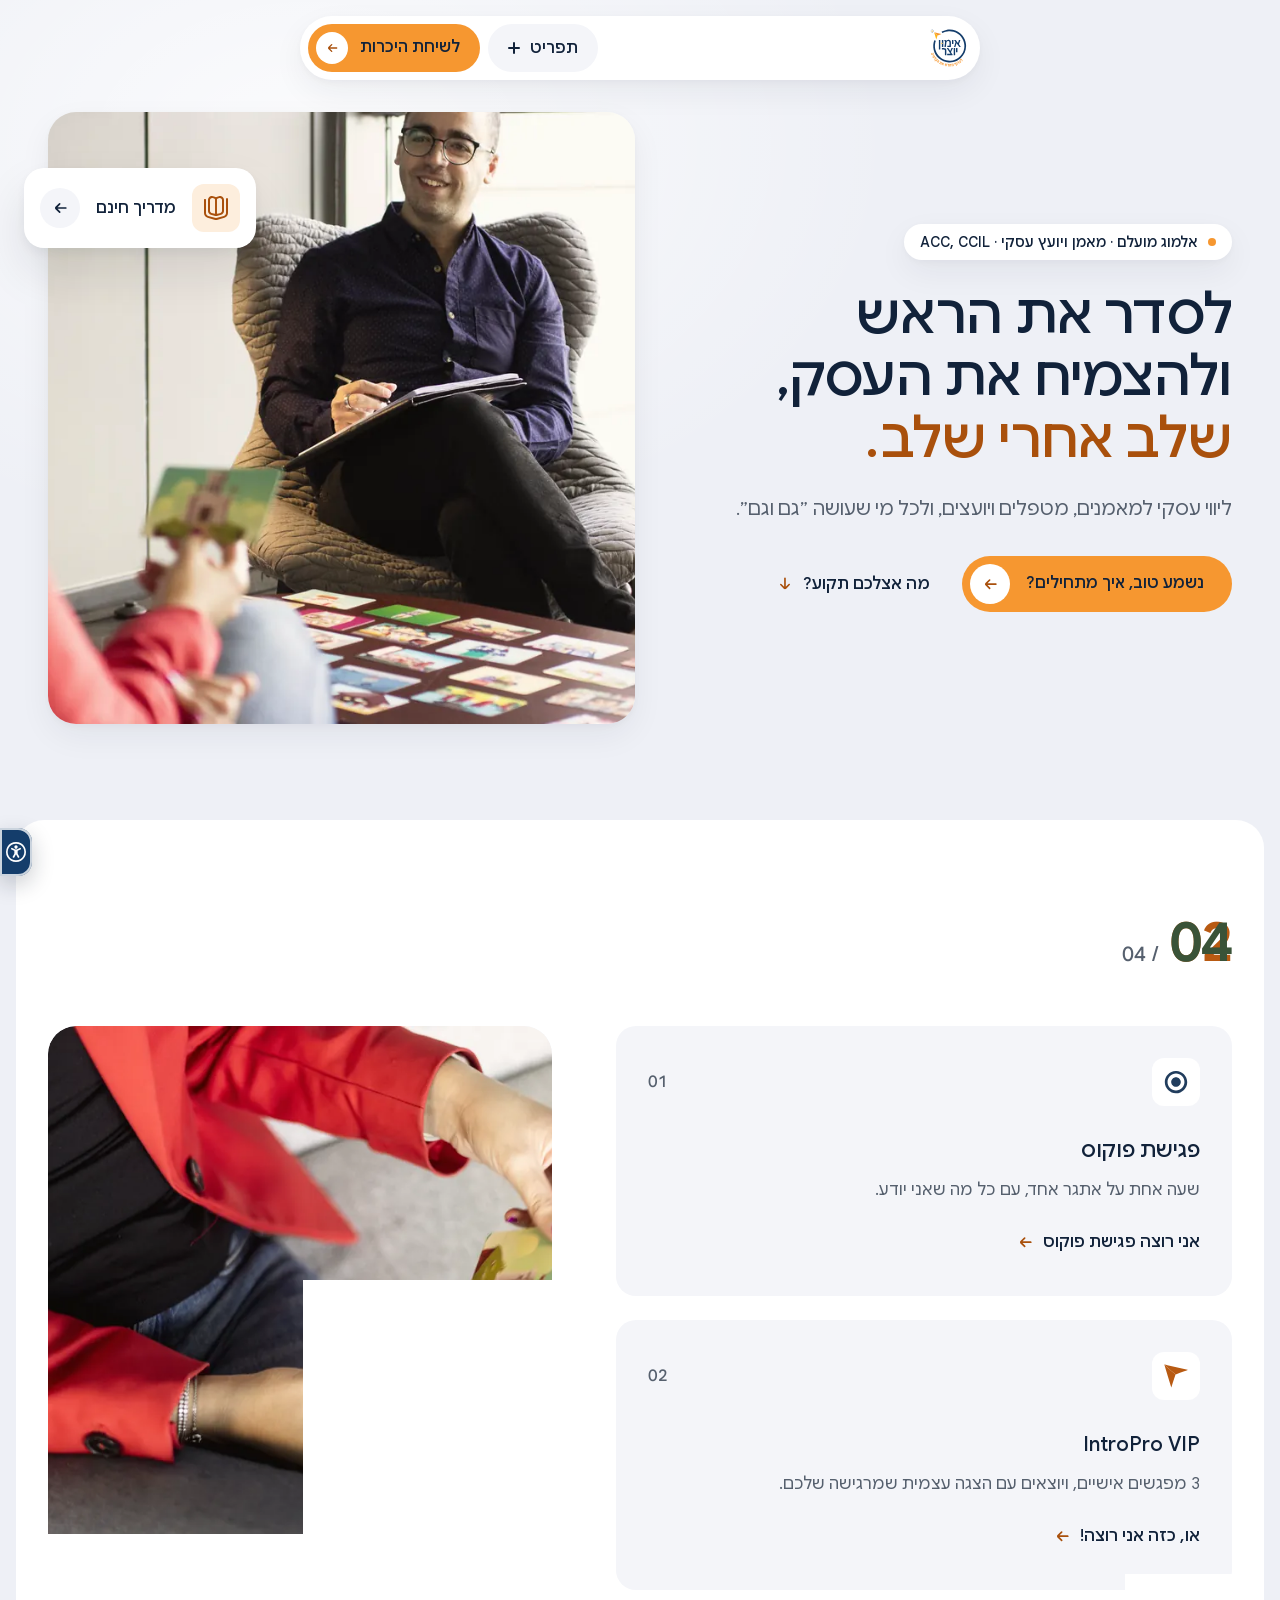
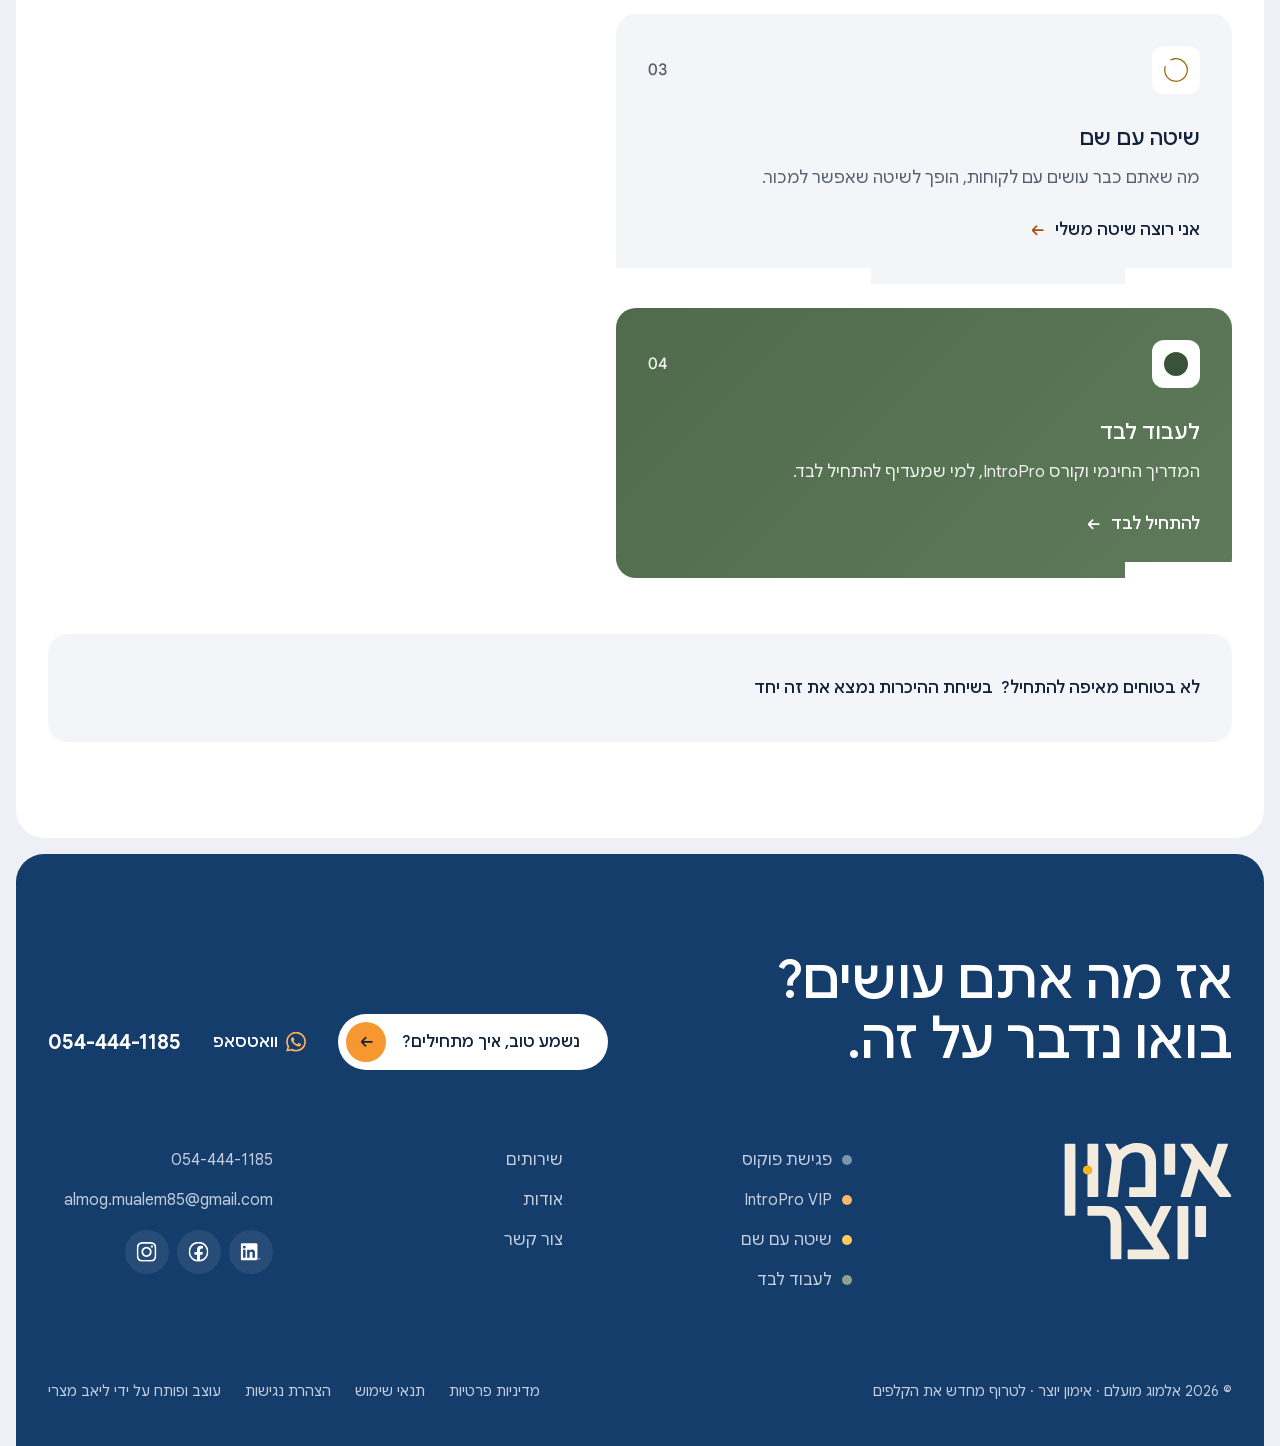
==== b/index.html @ fd1e511e "sketch update 2026-11-04_1144 Co-Authored-By: Claude Opus 5.5 <noreply@anthropic.com>" ====
<!doctype html>
<html lang="he" dir="rtl">
<head>
<meta charset="utf-8">
<meta name="viewport" content="width=device-width, initial-scale=1">
<meta name="robots" content="noindex, nofollow">
<link rel="icon" href="../assets/brand/logo.svg" type="image/svg+xml">
<title>אימון יוצר · אלמוג מועלם · ליווי עסקי למאמנים, מטפלים ויועצים</title>
<meta name="description" content="ליווי עסקי למאמנים, מטפלים ויועצים, ולכל מי שעושה ״גם וגם״. סשנים קצרים וממוקדים של 2-3 מפגשים, ולא תהליכים ארוכים ומתישים.">
<meta name="theme-color" content="#EEF0F6">
<link rel="preload" href="../assets/fonts/google-sans.woff2" as="font" type="font/woff2" crossorigin>
<link rel="preload" as="image" href="../assets/img/session-smile-1600.webp" imagesrcset="../assets/img/session-smile-900.webp 900w, ../assets/img/session-smile-1600.webp 1600w" imagesizes="(max-width: 899px) 100vw, 52vw" fetchpriority="high">
<script>if(matchMedia("(prefers-reduced-motion: no-preference)").matches)document.documentElement.classList.add("open-anim")</script>
<link rel="stylesheet" href="assets/css/site.css?v=202611041144">
</head>
<body>
<!-- icons:start --><svg width="0" height="0" style="position:absolute" aria-hidden="true" focusable="false"><symbol id="i-access" viewBox="0 0 300 300"><path transform="translate(0 300) scale(1 -1)" d="M125 225Q125 235 132.5 242.5Q140 250 150.0 250.0Q160 250 167.5 242.5Q175 235 175.0 225.0Q175 215 167.5 207.5Q160 200 150.0 200.0Q140 200 132.5 207.5Q125 215 125 225ZM300 150Q300 109 280.0 74.5Q260 40 225.5 20.0Q191 0 150.0 0.0Q109 0 74.5 20.0Q40 40 20.0 74.5Q0 109 0.0 150.0Q0 191 20.0 225.5Q40 260 74.5 280.0Q109 300 150.0 300.0Q191 300 225.5 280.0Q260 260 280.0 225.5Q300 191 300 150ZM275 150Q275 184 258.0 212.5Q241 241 212.5 258.0Q184 275 150.0 275.0Q116 275 87.5 258.0Q59 241 42.0 212.5Q25 184 25.0 150.0Q25 116 42.0 87.5Q59 59 87.5 42.0Q116 25 150.0 25.0Q184 25 212.5 42.0Q241 59 258.0 87.5Q275 116 275 150ZM207 211 160 188H140L93 211Q88 213 83.5 211.5Q79 210 76.5 205.5Q74 201 75.5 196.0Q77 191 82 189L125 167V123L102 81Q99 77 100.5 72.0Q102 67 105.5 65.0Q109 63 113 63Q120 63 124 69L148 113H152L177 69Q180 62 187 63Q191 63 194.5 65.0Q198 67 199.5 72.0Q201 77 198 81L175 123V167L218 189Q223 191 224.5 196.0Q226 201 224.0 205.5Q222 210 217.0 211.5Q212 213 207 211Z"/></symbol><symbol id="i-arrow" viewBox="0 0 300 300"><path transform="translate(0 300) scale(1 -1)" d="M238 163H113L154 204Q157 207 157.0 212.5Q157 218 153.5 221.5Q150 225 145.0 225.0Q140 225 136 221L82 168Q75 160 75 150Q75 140 82 132L136 79Q141 74 148.0 75.5Q155 77 157.0 84.0Q159 91 154 96L113 138H238Q243 138 246.5 141.5Q250 145 250.0 150.0Q250 155 246.5 159.0Q243 163 238 163Z"/></symbol><symbol id="i-book" viewBox="0 0 300 300"><path transform="translate(0 300) scale(1 -1)" d="M300 263V87Q300 66 287.5 49.5Q275 33 255 27L171 3Q150 -3 129 3L45 27Q25 33 12.5 49.5Q0 66 0 87V250Q0 258 6.0 261.0Q12 264 18.5 261.0Q25 258 25 250V87Q25 75 32.5 64.5Q40 54 52 51L136 27Q150 23 164 27L248 51Q260 54 267.5 64.5Q275 75 275 87V263Q275 270 281.5 273.0Q288 276 294.0 273.0Q300 270 300 262ZM50 113V250Q50 262 55.0 272.5Q60 283 69.5 290.0Q79 297 90.5 299.0Q102 301 114 298L135 292Q144 290 150 284Q156 290 165 292L186 298Q201 303 216.0 297.5Q231 292 240.5 279.0Q250 266 250 250V113Q250 97 240.0 83.5Q230 70 214 65L171 53Q150 47 129 53L86 65Q70 70 60.0 83.5Q50 97 50 113ZM163 77Q185 83 207 89Q215 92 220.0 98.5Q225 105 225 113V250Q225 262 215.0 269.5Q205 277 193 274L172 268Q168 267 165.0 263.5Q162 260 162 256V77ZM75 113Q75 105 80.0 98.5Q85 92 93 89L138 77V256Q137 260 134.5 263.5Q132 267 128 268L107 274Q95 277 85.0 269.5Q75 262 75 250Z"/></symbol><symbol id="i-close" viewBox="0 0 300 300"><path transform="translate(0 300) scale(1 -1)" d="M225 225Q221 229 216.0 229.0Q211 229 207 225L150 168L93 225Q89 229 84.0 229.0Q79 229 75 225Q71 221 71.0 216.0Q71 211 75 207L132 150L75 93Q71 89 71.0 84.0Q71 79 75 75Q79 71 84.0 71.0Q89 71 93 75L150 132L207 75Q211 71 216.0 71.0Q221 71 225 75Q229 79 229.0 84.0Q229 89 225 93L168 150L225 207Q229 211 229.0 216.0Q229 221 225 225Z"/></symbol><symbol id="i-facebook" viewBox="0 0 300 300"><path transform="translate(0 300) scale(1 -1)" d="M150.0 301.0Q109.0 301.0 74.5 281.0Q40.0 261.0 20.0 226.5Q0.0 192.0 0.0 151.0Q0.0 150.74415588378906 0.0007787435897625983 150.4885711669922C0.0002597116690594703 150.32577514648438 0.0 150.1629180908203 0.0 150.0C0.0 149.8370819091797 0.0002597116690594703 149.67422485351562 0.0007787435897625983 149.5114288330078Q0.0015233985614031553 149.75582885742188 0.0029801928903907537 150.0Q0.24413901567459106 109.578857421875 20.0 75.5Q40.0 41.0 74.5 21.0Q99.09788513183594 6.740357398986816 127.0 2.647585153579712V1.7521942853927612C134.4979705810547 0.5984981656074524 142.17906188964844 0.0 150.0 0.0C157.82093811035156 0.0 165.5020294189453 0.5984981656074524 173.0 1.7521942853927612V2.647585153579712Q200.90211486816406 6.740357398986816 225.5 21.0Q260.0 41.0 280.0 75.5Q299.7555236816406 109.57827758789062 299.99700927734375 149.99871826171875Q299.99847412109375 149.75421142578125 299.99920654296875 149.51129150390625C299.9997253417969 149.67413330078125 300.0 149.8370361328125 300.0 150.0C300.0 150.1629638671875 299.9997253417969 150.32586669921875 299.99920654296875 150.488525390625Q300.0 150.74891662597656 300.0 151.0Q300.0 192.0 280.0 226.5Q260.0 261.0 225.5 281.0Q191.0 301.0 150.0 301.0ZM127.0 28.05915069580078Q106.0810775756836 31.916549682617188 87.5 43.0Q59.0 60.0 42.0 88.5Q25.0 117.0 25.0 151.0Q25.0 185.0 42.0 213.5Q59.0 242.0 87.5 259.0Q116.0 276.0 150.0 276.0Q184.0 276.0 212.5 259.0Q241.0 242.0 258.0 213.5Q275.0 185.0 275.0 151.0Q275.0 117.0 258.0 88.5Q241.0 60.0 212.5 43.0Q193.91891479492188 31.916549682617188 173.0 28.05915069580078V105.0H208.0L215.0 149.0H173.0V177.0Q173.0 187.0 179.0 193.5Q185.0 200.0 198.0 200.0H217.0V237.0L206.0 238.0Q193.0 240.0 183.0 240.0Q157.0 240.0 142.0 224.5Q127.0 209.0 127.0 182.0V149.0H89.0V105.0H127.0V28.05915069580078Z"/></symbol><symbol id="i-instagram" viewBox="0 0 300 300"><path transform="translate(0 300) scale(1 -1)" d="M150 273Q192 273 211 272Q241 271 256.0 256.0Q271 241 272 211Q273 192 273.0 150.0Q273 108 272 89Q271 59 256.0 44.0Q241 29 211 28Q192 27 150.0 27.0Q108 27 89 28Q59 29 44.0 44.0Q29 59 28 89Q27 108 27.0 150.0Q27 192 28 211Q29 241 44.0 256.0Q59 271 89 272Q108 273 150 273ZM150 300Q108 300 88 299Q48 297 25.5 274.5Q3 252 1 212Q0 192 0.0 150.0Q0 108 1 88Q3 48 25.5 25.5Q48 3 88 1Q108 0 150.0 0.0Q192 0 212 1Q252 3 274.5 25.5Q297 48 299 88Q300 108 300.0 150.0Q300 192 299 212Q297 252 274.5 274.5Q252 297 212 299Q192 300 150 300ZM150 227Q129 227 111.5 216.5Q94 206 83.5 188.5Q73 171 73.0 150.0Q73 129 83.5 111.5Q94 94 111.5 83.5Q129 73 150.0 73.0Q171 73 188.5 83.5Q206 94 216.5 111.5Q227 129 227.0 150.0Q227 171 216.5 188.5Q206 206 188.5 216.5Q171 227 150 227ZM150 100Q129 100 114.5 114.5Q100 129 100.0 150.0Q100 171 114.5 185.5Q129 200 150.0 200.0Q171 200 185.5 185.5Q200 171 200.0 150.0Q200 129 185.5 114.5Q171 100 150 100ZM212 230Q212 223 217.5 217.5Q223 212 230.5 212.0Q238 212 243.0 217.5Q248 223 248.0 230.5Q248 238 243.0 243.0Q238 248 230.5 248.0Q223 248 217.5 243.0Q212 238 212 230Z"/></symbol><symbol id="i-linkedin" viewBox="0 0 300 300"><path transform="translate(0 300) scale(1 -1)" d="M288 30H290L285 38Q290 38 290 43Q290 49 284 49H276V30H279V38H282ZM282 40H279V47H283Q287 47 287.0 43.5Q287 40 282 40ZM216 62H179V120Q179 135 176 142Q172 153 159.0 153.0Q146 153 140 143Q136 136 136 121V62H99V183H135V166Q141 176 150.5 181.0Q160 186 171 186Q197 186 208 169Q216 156 216 128ZM56 199Q47 199 41.0 205.5Q35 212 35.0 221.0Q35 230 41.0 236.5Q47 243 56.0 243.0Q65 243 71.5 236.5Q78 230 78.0 221.0Q78 212 71.5 205.5Q65 199 56 199ZM75 62H38V183H75ZM235 278H19Q11 278 5.5 272.5Q0 267 0 259V42Q0 35 5.5 29.5Q11 24 19 24H235Q243 24 248.5 29.5Q254 35 254 42V259Q254 267 248.5 272.5Q243 278 235 278ZM283 57Q275 57 270.0 52.0Q265 47 265.0 39.5Q265 32 270.5 27.0Q276 22 283.0 22.0Q290 22 295.0 27.5Q300 33 300.0 40.0Q300 47 295.0 52.0Q290 57 283 57ZM283 24Q277 24 272.0 28.5Q267 33 267.0 39.0Q267 45 271.5 49.5Q276 54 282.0 54.5Q288 55 292.5 50.5Q297 46 297 40V39Q298 33 293.5 28.5Q289 24 283 24Z"/></symbol><symbol id="i-mail" viewBox="0 0 300 300"><path transform="translate(0 300) scale(1 -1)" d="M238 288H63Q46 287 31.5 279.0Q17 271 8.5 256.5Q0 242 0 225V75Q0 58 8.5 43.5Q17 29 31.5 21.0Q46 13 62 12H238Q254 13 268.5 21.0Q283 29 291.5 43.5Q300 58 300 75V225Q300 242 291.5 256.5Q283 271 268.5 279.0Q254 287 238 288ZM63 263H238Q249 262 258.5 256.0Q268 250 272 239L177 143Q166 132 150.0 132.0Q134 132 123 143L28 239Q32 250 41.5 256.0Q51 262 62 262ZM238 38H63Q47 38 36.0 48.5Q25 59 25 75V206L106 126Q118 114 134.0 109.5Q150 105 166.0 109.5Q182 114 194 126L275 206V75Q275 59 264.0 48.5Q253 38 237 38Z"/></symbol><symbol id="i-phone" viewBox="0 0 300 300"><path transform="translate(0 300) scale(1 -1)" d="M163 288Q163 293 166.5 296.5Q170 300 175 300Q209 300 237.5 283.0Q266 266 283.0 237.5Q300 209 300 175Q300 170 296.5 166.0Q293 162 287.5 162.5Q282 163 278.5 166.5Q275 170 275 175Q275 202 261.5 225.0Q248 248 225.0 261.5Q202 275 175 275Q170 275 166.5 278.5Q163 282 163 287ZM175 225Q196 225 210.5 210.5Q225 196 225 175Q225 170 228.5 166.0Q232 162 237.5 162.5Q243 163 246.5 166.5Q250 170 250 175Q250 195 240.0 212.5Q230 230 212.5 240.0Q195 250 175 250Q170 250 166.5 246.5Q163 243 163.0 237.5Q163 232 166.5 228.5Q170 225 175 225ZM289 91Q300 79 300.0 63.0Q300 47 289 36L277 23Q248 -5 202 2Q161 8 116 40Q72 71 41 115Q8 160 2 201Q-5 247 22 277L37 289Q48 300 64.0 300.0Q80 300 91 289L114 258Q125 247 125.0 231.5Q125 216 114 205L100 186Q112 157 134.5 134.5Q157 112 186 100L205 114Q216 125 231.5 125.0Q247 125 258 114ZM271 73Q256 84 241 96Q237 100 231.5 100.0Q226 100 222 96L196 76Q191 71 184 74Q146 88 117.0 117.0Q88 146 74 184Q71 191 76 196L96 222Q100 226 100.0 231.5Q100 237 96 241L73 271Q69 275 63.5 275.0Q58 275 54 271L39 258Q19 234 28 196Q36 162 65 125Q92 89 129.5 62.0Q167 35 201 28Q238 20 259 40L270 53Q275 57 275.0 62.5Q275 68 271 73Z"/></symbol><symbol id="i-whatsapp" viewBox="0 0 300 300"><path transform="translate(0 300) scale(1 -1)" d="M256 256Q235 277 207.5 288.5Q180 300 151 300Q110 300 76.0 280.0Q42 260 22.0 226.0Q2 192 2.0 151.5Q2 111 22 77L1 0L80 21Q113 3 151 3Q191 3 225.0 23.0Q259 43 279.0 77.0Q299 111 299 151Q299 181 288.0 208.0Q277 235 256 256ZM151 28Q117 28 88 45L83 48L36 35L49 81L46 86Q27 116 27.0 150.5Q27 185 43.5 213.5Q60 242 88.5 258.5Q117 275 151 275Q175 275 198.0 265.5Q221 256 238.5 238.5Q256 221 265.0 198.5Q274 176 274 151Q274 118 257.5 89.5Q241 61 212.5 44.5Q184 28 151 28ZM218 120Q198 131 194.0 132.0Q190 133 188.0 133.0Q186 133 185 130Q181 126 173 116Q170 112 165 115L162 116Q147 123 135.0 133.5Q123 144 114 159Q113 162 113.5 163.5Q114 165 116 167L121 173Q123 175 125 178V179Q127 182 125 186L113 214Q112 218 110.0 219.0Q108 220 106 220H98Q92 220 88 215H87Q82 209 80 204Q75 195 75.0 184.0Q75 173 82 159Q85 152 90 146L91 145Q100 132 111 121Q132 99 154 90Q163 86 174.0 82.5Q185 79 198 81Q204 81 212.5 86.5Q221 92 223.0 98.0Q225 104 225.5 109.0Q226 114 225.5 115.5Q225 117 220 119Z"/></symbol><symbol id="s-dot" viewBox="0 0 100 100"><circle cx="50" cy="50" r="50"/></symbol><symbol id="s-plane" viewBox="472.77 391.74 354.06 348.67"><path fill-rule="nonzero" d="M641.23 546.07 C639.41 540.92 634.84 538.09 631.17 534.63 C622.59 526.58 613.60 518.96 604.87 511.06 C586.66 494.58 568.49 478.07 550.35 461.51 C540.91 452.89 531.66 444.07 522.20 435.47 C509.43 423.87 496.53 412.42 483.74 400.85 C482.03 399.30 480.60 397.45 479.04 395.74 C493.77 399.09 508.52 402.36 523.23 405.82 C621.89 429.07 720.54 452.36 819.20 475.64 C820.44 475.93 821.94 475.69 822.83 477.45 C805.52 483.88 788.25 490.31 770.98 496.71 C729.36 512.13 687.75 527.53 646.13 542.95 C644.28 543.64 642.34 544.20 641.23 546.07"/><path fill-rule="nonzero" d="M641.23 546.07 C635.14 565.35 629.12 584.64 622.96 603.89 C609.32 646.51 595.62 689.11 581.93 731.72 C581.54 732.93 581.04 734.11 580.16 736.40 C577.31 727.12 574.71 718.81 572.21 710.47 C541.34 607.79 510.47 505.11 479.71 402.39 C479.10 400.35 476.77 398.18 479.04 395.74 C480.60 397.45 482.03 399.30 483.74 400.85 C496.53 412.42 509.43 423.87 522.20 435.47 C531.66 444.07 540.91 452.89 550.35 461.51 C568.49 478.07 586.66 494.58 604.87 511.06 C613.60 518.96 622.59 526.58 631.17 534.63 C634.84 538.09 639.41 540.92 641.23 546.07"/></symbol><symbol id="s-plane-bottom" viewBox="472.77 391.74 354.06 348.67"><path fill-rule="nonzero" d="M641.23 546.07 C635.14 565.35 629.12 584.64 622.96 603.89 C609.32 646.51 595.62 689.11 581.93 731.72 C581.54 732.93 581.04 734.11 580.16 736.40 C577.31 727.12 574.71 718.81 572.21 710.47 C541.34 607.79 510.47 505.11 479.71 402.39 C479.10 400.35 476.77 398.18 479.04 395.74 C480.60 397.45 482.03 399.30 483.74 400.85 C496.53 412.42 509.43 423.87 522.20 435.47 C531.66 444.07 540.91 452.89 550.35 461.51 C568.49 478.07 586.66 494.58 604.87 511.06 C613.60 518.96 622.59 526.58 631.17 534.63 C634.84 538.09 639.41 540.92 641.23 546.07"/></symbol><symbol id="s-plane-top" viewBox="472.77 391.74 354.06 348.67"><path fill-rule="nonzero" d="M641.23 546.07 C639.41 540.92 634.84 538.09 631.17 534.63 C622.59 526.58 613.60 518.96 604.87 511.06 C586.66 494.58 568.49 478.07 550.35 461.51 C540.91 452.89 531.66 444.07 522.20 435.47 C509.43 423.87 496.53 412.42 483.74 400.85 C482.03 399.30 480.60 397.45 479.04 395.74 C493.77 399.09 508.52 402.36 523.23 405.82 C621.89 429.07 720.54 452.36 819.20 475.64 C820.44 475.93 821.94 475.69 822.83 477.45 C805.52 483.88 788.25 490.31 770.98 496.71 C729.36 512.13 687.75 527.53 646.13 542.95 C644.28 543.64 642.34 544.20 641.23 546.07"/></symbol><symbol id="s-ring" viewBox="428.83 257.79 1564.01 1563.47"><path fill-rule="nonzero" d="M1988.83 1039.50 C1984.05 1268.78 1899.09 1462.41 1728.93 1617.05 C1628.55 1708.27 1510.80 1767.14 1378.37 1796.36 C1310.68 1811.29 1242.09 1817.26 1172.86 1813.38 C996.75 1803.51 840.96 1741.70 707.00 1627.02 C581.18 1519.31 498.61 1384.21 458.54 1223.46 C439.67 1147.79 432.83 1070.86 437.32 993.01 C441.63 918.45 456.39 845.98 481.73 775.68 C483.03 772.09 484.16 771.22 487.94 772.65 C510.03 780.97 532.17 789.14 554.42 796.99 C558.85 798.56 557.92 800.59 556.81 803.62 C541.78 844.84 531.04 887.19 524.32 930.51 C517.18 976.56 514.63 1022.89 516.82 1069.49 C520.01 1137.61 532.60 1203.87 555.03 1268.26 C632.34 1490.15 819.37 1659.54 1047.91 1714.84 C1114.10 1730.85 1181.17 1737.13 1249.13 1733.44 C1543.42 1717.47 1794.34 1520.07 1879.44 1237.59 C1902.27 1161.79 1911.54 1084.24 1907.67 1005.22 C1892.85 702.84 1686.77 446.40 1394.53 366.42 C1323.76 347.06 1251.66 339.35 1178.44 343.09 C1071.41 348.56 970.67 376.71 876.67 428.39 C873.41 430.18 871.93 430.21 869.97 426.65 C858.62 405.94 847.03 385.35 835.38 364.81 C833.76 361.95 833.70 360.57 836.92 358.80 C904.86 321.43 976.76 294.77 1052.64 278.88 C1106.28 267.64 1160.54 261.79 1215.34 262.36 C1406.41 264.35 1575.08 327.25 1719.90 451.70 C1839.60 554.56 1919.64 683.21 1961.45 835.46 C1973.37 878.87 1981.06 923.09 1985.13 967.95 C1987.28 991.70 1988.21 1015.49 1988.83 1039.50"/></symbol><symbol id="s-target" viewBox="318.49 262.31 140.08 141.13"><path fill-rule="nonzero" d="M338.74 333.18 C338.57 360.75 360.64 382.90 388.42 383.04 C416.03 383.17 438.17 361.10 438.27 333.36 C438.37 305.71 416.41 283.67 388.60 283.50 C361.06 283.32 338.91 305.39 338.74 333.18 M388.75 267.69 C422.70 266.31 454.57 296.45 454.42 333.76 C454.28 367.76 425.13 399.44 387.77 399.16 C354.04 398.91 322.49 369.93 322.63 332.78 C322.76 298.77 351.97 266.36 388.75 267.69"/><path fill-rule="nonzero" d="M360.25 333.42 C360.17 318.04 373.06 305.07 388.49 305.01 C403.81 304.95 416.79 317.97 416.76 333.37 C416.72 348.57 404.11 361.25 388.78 361.52 C373.53 361.79 360.33 348.79 360.25 333.42"/></symbol><symbol id="i-chat" viewBox="0 0 300 300"><path fill-rule="evenodd" d="M70 40H230A40 40 0 0 1 270 80V180A40 40 0 0 1 230 220H140L80 268V220H70A40 40 0 0 1 30 180V80A40 40 0 0 1 70 40ZM84 130A16 16 0 1 0 116 130A16 16 0 1 0 84 130ZM134 130A16 16 0 1 0 166 130A16 16 0 1 0 134 130ZM184 130A16 16 0 1 0 216 130A16 16 0 1 0 184 130Z"/></symbol><symbol id="i-moon" viewBox="0 0 300 300"><path d="M137.8 41.1A110 110 0 1 0 256.7 186.5A95 95 0 0 1 137.8 41.1Z"/></symbol></svg><!-- icons:end -->

<a class="skip" href="#main">דלגו לתוכן</a>

<div class="cwrap">

<!-- header · MV:hd8, a capsule that opens into the menu -->
<div class="hd-slot">
  <header class="h8x hd o-h" id="hd">
    <div class="h8-card">
      <div class="h8-bar">
        <a class="hlogo" href="#top" aria-label="אימון יוצר, לראש העמוד"><img src="../assets/brand/logo.svg" alt="" width="44" height="44"></a>
        <button class="h8-toggle" type="button" aria-expanded="false" aria-controls="h8p"><span>תפריט</span><i aria-hidden="true"></i></button>
        <button class="hd-a11y" type="button" data-a11y-open aria-label="נגישות: התאמות תצוגה"><svg class="ic" aria-hidden="true" focusable="false"><use href="#i-access"/></svg></button>
        <a class="btn sm" href="../contact/">לשיחת היכרות <span class="bd"><svg class="ic ar" aria-hidden="true" focusable="false"><use href="#i-arrow"/></svg></span></a>
      </div>
      <div class="h8-panel" id="h8p">
        <div>
          <div class="h8-in">
            <nav class="h8-links" aria-label="ראשי">
              <a href="#top">בית</a>
              <a href="../services/">שירותים</a>
              <a href="#about">אודות</a>
              <a href="../contact/">צור קשר</a>
            </nav>
            <div class="h8-side">
              <ul class="h8-svc" aria-label="השירותים">
                <li><a class="k-target" href="../services/focus/"><span class="chip"><svg class="sm" aria-hidden="true" focusable="false"><use href="#s-target"/></svg></span>פגישת פוקוס</a></li>
                <li><a class="k-plane" href="../services/intropro-vip/"><span class="chip"><svg class="sm" aria-hidden="true" focusable="false"><use href="#s-plane"/></svg></span>IntroPro VIP</a></li>
                <li><a class="k-ring" href="../services/method/"><span class="chip"><svg class="sm" aria-hidden="true" focusable="false"><use href="#s-ring"/></svg></span>שיטה עם שם</a></li>
                <li><a class="k-dot" href="../services/self-study/"><span class="chip"><svg class="sm" aria-hidden="true" focusable="false"><use href="#s-dot"/></svg></span>לעבוד לבד</a></li>
              </ul>
              <a class="h8-tel" href="tel:+972544441185"><svg class="ic" aria-hidden="true" focusable="false"><use href="#i-phone"/></svg><span dir="ltr">054-444-1185</span></a>
              <a class="btn" href="../contact/">לשיחת היכרות <span class="bd"><svg class="ic ar" aria-hidden="true" focusable="false"><use href="#i-arrow"/></svg></span></a>
            </div>
          </div>
        </div>
      </div>
    </div>
  </header>
</div>

<main id="main" tabindex="-1">

  <!-- 1. hero · s09 split: the copy, one photo of a real session, two cards resting on it -->
  <section class="hero" id="top" aria-labelledby="hero-h">
    <div class="hero-grid">
      <div class="hero-copy">
        <p class="eyebrow o" style="--d:.15s"><i aria-hidden="true"></i>אלמוג מועלם · מאמן ויועץ עסקי · ACC, CCIL</p>
        <h1 class="o" style="--d:.25s" id="hero-h">לסדר את הראש ולהצמיח את העסק, <em>שלב אחרי שלב.</em></h1>
        <p class="lead o" style="--d:.35s">ליווי עסקי למאמנים, מטפלים ויועצים, ולכל מי שעושה ״גם וגם״.</p>
        <div class="ctas o" style="--d:.45s">
          <a class="btn" href="../contact/">נשמע טוב, איך מתחילים? <span class="bd"><svg class="ic ar" aria-hidden="true" focusable="false"><use href="#i-arrow"/></svg></span></a>
          <a class="lnk" href="#services">מה אצלכם תקוע? <svg class="ic ar down" aria-hidden="true" focusable="false"><use href="#i-arrow"/></svg></a>
        </div>
      </div>
      <div class="hero-visual o-v">
        <div class="hv-photo">
          <picture>
            <source type="image/webp" srcset="../assets/img/session-smile-900.webp 900w, ../assets/img/session-smile-1600.webp 1600w" sizes="(max-width: 899px) 100vw, 52vw">
            <img src="../assets/img/session-smile-1600.jpg" alt="אלמוג מועלם מחייך באמצע מפגש אימון, מחברת על הברכיים וקלפים פרושים על השולחן" width="1600" height="1280" fetchpriority="high" decoding="async">
          </picture>
        </div>
        <a class="fc fc-a o" style="--d:.95s" href="../guide/">
          <span class="ibox"><svg class="ic" aria-hidden="true" focusable="false"><use href="#i-book"/></svg></span>
          <span class="tx"><strong>מדריך חינם</strong></span>
          <span class="bd"><svg class="ic ar" aria-hidden="true" focusable="false"><use href="#i-arrow"/></svg></span>
        </a>
      </div>
    </div>
  </section>

  <!-- 2. the four moves · the signature moment: each service is a card that lights up in its own colour as the reader reaches it -->
  <section class="slab svc" id="services" aria-labelledby="services-h">
    <div class="sig-head" data-rv>
      <h2 class="sr" id="services-h">מה אצלכם תקוע?</h2>
      <p class="sig-count rv" aria-hidden="true"><span class="sig-n"><span class="k-target is-on">01</span><span class="k-plane">02</span><span class="k-ring">03</span><span class="k-dot">04</span></span><small>/ 04</small></p>
    </div>
    <div class="steps">
      <ol class="steps-list">
        <li class="card step k-target is-on">
          <figure class="step-ph"><img src="../assets/img/notebook-800.webp" alt="" width="800" height="640" loading="lazy" decoding="async"></figure>
          <div class="st-top"><span class="ibox"><svg class="sm" aria-hidden="true" focusable="false"><use href="#s-target"/></svg></span><span class="idx">01</span></div>
          <h3>פגישת פוקוס</h3>
          <p>שעה אחת על אתגר אחד, עם כל מה שאני יודע.</p>
          <a class="lnk" href="../services/focus/">אני רוצה פגישת פוקוס <svg class="ic ar" aria-hidden="true" focusable="false"><use href="#i-arrow"/></svg></a>
        </li>
        <li class="card step k-plane">
          <figure class="step-ph"><img src="../assets/img/session-talk-900.webp" alt="" width="900" height="720" loading="lazy" decoding="async"></figure>
          <div class="st-top"><span class="ibox"><svg class="sm" aria-hidden="true" focusable="false"><use href="#s-plane"/></svg></span><span class="idx">02</span></div>
          <h3>IntroPro VIP</h3>
          <p>3 מפגשים אישיים, ויוצאים עם הצגה עצמית שמרגישה שלכם.</p>
          <a class="lnk" href="../services/intropro-vip/">או, כזה אני רוצה! <svg class="ic ar" aria-hidden="true" focusable="false"><use href="#i-arrow"/></svg></a>
        </li>
        <li class="card step k-ring">
          <figure class="step-ph"><img src="../assets/img/cards-spread-800.webp" alt="" width="800" height="533" loading="lazy" decoding="async"></figure>
          <div class="st-top"><span class="ibox"><svg class="sm" aria-hidden="true" focusable="false"><use href="#s-ring"/></svg></span><span class="idx">03</span></div>
          <h3>שיטה עם שם</h3>
          <p>מה שאתם כבר עושים עם לקוחות, הופך לשיטה שאפשר למכור.</p>
          <a class="lnk" href="../services/method/">אני רוצה שיטה משלי <svg class="ic ar" aria-hidden="true" focusable="false"><use href="#i-arrow"/></svg></a>
        </li>
        <li class="card step k-dot">
          <figure class="step-ph"><img src="../assets/img/cards-hands-800.webp" alt="" width="800" height="640" loading="lazy" decoding="async"></figure>
          <div class="st-top"><span class="ibox"><svg class="sm" aria-hidden="true" focusable="false"><use href="#s-dot"/></svg></span><span class="idx">04</span></div>
          <h3>לעבוד לבד</h3>
          <p>המדריך החינמי וקורס IntroPro, למי שמעדיף להתחיל לבד.</p>
          <a class="lnk" href="../services/self-study/">להתחיל לבד <svg class="ic ar" aria-hidden="true" focusable="false"><use href="#i-arrow"/></svg></a>
        </li>
      </ol>
      <div class="steps-visual" aria-hidden="true">
        <div class="sv-stack">
          <img class="sv-img is-on" src="../assets/img/notebook-1400.webp" srcset="../assets/img/notebook-800.webp 800w, ../assets/img/notebook-1400.webp 1400w" sizes="40vw" alt="" width="1400" height="1120" loading="lazy" decoding="async">
          <img class="sv-img" src="../assets/img/session-talk-1600.webp" srcset="../assets/img/session-talk-900.webp 900w, ../assets/img/session-talk-1600.webp 1600w" sizes="40vw" alt="" width="1600" height="1280" loading="lazy" decoding="async">
          <img class="sv-img" src="../assets/img/cards-spread-1400.webp" srcset="../assets/img/cards-spread-800.webp 800w, ../assets/img/cards-spread-1400.webp 1400w" sizes="40vw" alt="" width="1400" height="933" loading="lazy" decoding="async">
          <img class="sv-img" src="../assets/img/cards-hands-1400.webp" srcset="../assets/img/cards-hands-800.webp 800w, ../assets/img/cards-hands-1400.webp 1400w" sizes="40vw" alt="" width="1400" height="1120" loading="lazy" decoding="async">
        </div>
        <div class="sv-card">
          <div class="mc k-target is-on"><div class="win"><span><svg class="sm" focusable="false"><use href="#s-target"/></svg></span></div><b><span>פגישת פוקוס</span><span>01</span></b></div>
          <div class="mc k-plane"><div class="win"><span><svg class="sm" focusable="false"><use href="#s-plane"/></svg></span></div><b><span>IntroPro VIP</span><span>02</span></b></div>
          <div class="mc k-ring"><div class="win"><span><svg class="sm" focusable="false"><use href="#s-ring"/></svg></span></div><b><span>שיטה עם שם</span><span>03</span></b></div>
          <div class="mc k-dot"><div class="win"><span><svg class="sm" focusable="false"><use href="#s-dot"/></svg></span></div><b><span>לעבוד לבד</span><span>04</span></b></div>
        </div>
      </div>
    </div>
    <div class="svc-foot" data-rv>
      <a class="lnk rv" href="../contact/"><b>לא בטוחים מאיפה להתחיל?</b> בשיחת ההיכרות נמצא את זה יחד <svg class="ic ar" aria-hidden="true" focusable="false"><use href="#i-arrow"/></svg></a>
    </div>
  </section>

</main>

<!-- 3. closing · MV:ft1, the big closer on a dark panel -->
<footer class="ft on-dark" id="contact">
  <div class="ft-top" data-rv>
    <h2 class="rv">אז מה אתם עושים?<br> בואו נדבר על זה.</h2>
    <div class="ft-act rv">
      <a class="btn bw" href="../contact/">נשמע טוב, איך מתחילים? <span class="bd"><svg class="ic ar" aria-hidden="true" focusable="false"><use href="#i-arrow"/></svg></span></a>
      <a class="lnk" href="https://wa.me/972544441185?text=%D7%94%D7%99%D7%99%20%D7%90%D7%9C%D7%9E%D7%95%D7%92%2C%20%D7%94%D7%92%D7%A2%D7%AA%D7%99%20%D7%9E%D7%94%D7%90%D7%AA%D7%A8%20%D7%95%D7%90%D7%A9%D7%9E%D7%97%20%D7%9C%D7%A9%D7%99%D7%97%D7%AA%20%D7%94%D7%99%D7%9B%D7%A8%D7%95%D7%AA." target="_blank" rel="noopener"><svg class="ic" aria-hidden="true" focusable="false"><use href="#i-whatsapp"/></svg>וואטסאפ<span class="sr"> (נפתח בחלון חדש)</span></a>
      <a class="ft-tel" href="tel:+972544441185">054-444-1185</a>
    </div>
  </div>

  <div class="ft-cols" data-rv>
    <div class="ft-brand rv">
      <a href="#top" aria-label="אימון יוצר, לראש העמוד"><img src="../assets/brand/wordmark-cream.svg" alt="" width="168" height="118" loading="lazy"></a>
    </div>
    <nav class="ft-col rv" aria-label="השירותים">
      <a class="k-target" href="../services/focus/"><i aria-hidden="true"></i>פגישת פוקוס</a>
      <a class="k-plane" href="../services/intropro-vip/"><i aria-hidden="true"></i>IntroPro VIP</a>
      <a class="k-ring" href="../services/method/"><i aria-hidden="true"></i>שיטה עם שם</a>
      <a class="k-dot" href="../services/self-study/"><i aria-hidden="true"></i>לעבוד לבד</a>
    </nav>
    <nav class="ft-col rv" aria-label="קישורים בתחתית">
      <a href="../services/">שירותים</a>
      <a href="#about">אודות</a>
      <a href="../contact/">צור קשר</a>
    </nav>
    <div class="ft-col rv">
      <a href="tel:+972544441185"><span dir="ltr">054-444-1185</span></a>
      <a href="mailto:almog.mualem85@gmail.com">almog.mualem85@gmail.com</a>
      <div class="social">
        <a href="https://www.linkedin.com/in/almog-mualem/" target="_blank" rel="noopener" aria-label="לינקדאין (נפתח בחלון חדש)"><svg class="ic" aria-hidden="true" focusable="false"><use href="#i-linkedin"/></svg></a>
        <a href="https://www.facebook.com/mualem.almog85" target="_blank" rel="noopener" aria-label="פייסבוק (נפתח בחלון חדש)"><svg class="ic" aria-hidden="true" focusable="false"><use href="#i-facebook"/></svg></a>
        <a href="https://www.instagram.com/almog.mualem/" target="_blank" rel="noopener" aria-label="אינסטגרם (נפתח בחלון חדש)"><svg class="ic" aria-hidden="true" focusable="false"><use href="#i-instagram"/></svg></a>
      </div>
    </div>
  </div>

  <div class="ft-legal">
    <p>© <span data-year>2026</span> אלמוג מועלם · אימון יוצר · לטרוף מחדש את הקלפים</p>
    <nav aria-label="מידע משפטי">
      <a href="../privacy/">מדיניות פרטיות</a>
      <a href="../terms/">תנאי שימוש</a>
      <a href="../accessibility/">הצהרת נגישות</a>
      <a href="https://liavmatzri.co.il" target="_blank" rel="noopener">עוצב ופותח על ידי ליאב מצרי<span class="sr"> (נפתח בחלון חדש)</span></a>
    </nav>
  </div>
</footer>

</div>

<a class="fab fab-a11y" href="../accessibility/" aria-label="התאמות תצוגה"><svg class="ic" aria-hidden="true" focusable="false"><use href="#i-access"/></svg></a>

<script src="assets/js/site.js?v=202611041144" defer></script>
<script src="../assets/js/a11y.js?v=202611041144" defer></script>
<script src="https://crm.liavmatzri.co.il/review.js" defer></script>
</body>
</html>
---- b/assets/css/site.css ----
/* אימון יוצר · גרסה B · s09 רך ומודרני (Soft Modern) · מסגרת נוזלית · Google Sans (X11)
   הקונספט בשש שורות:
   1. שולחן מפגש רגוע ומסודר: כרטיסים לבנים על שולחן בגוון לבנדר קר, רכים, עם צל עדין ולא קו.
   2. הקורא: נשים 40-50, עצמאיות, שרוצות שקט ובהירות, לא רעש. הכל נקרא בגוף גדול ובקצב איטי.
   3. החתימה: כל שירות הוא כרטיס שנדלק בצבע שלו כשמגיעים אליו, ולידו קלף קטן שמתחלף.
   4. הדר: קפסולה אחת שנפתחת לתפריט (MV:hd8). פוטר: לוח כהה סוגר (MV:ft1).
   5. מבטא אחד: כתום, רק במילוי של פעולה. ארבעת צבעי השירותים חיים רק בכרטיסים שלהם.
   6. לא יהיה: סמלי קלפי משחק, תמונות AI, בז', הסלוגן ככותרת, יותר מכרטיס כהה אחד בכל רשת. */

@font-face{font-family:'Google Sans';src:url('../../../assets/fonts/google-sans.woff2') format('woff2');font-weight:400 700;font-style:normal;font-display:swap}

:root{
  --bg:#EEF0F6;--surface:#FFFFFF;--surface-2:#F4F5F9;--surface-2-hv:#E7E9F2;
  --ink:#11223A;--muted:#56606E;--navy:#143D6B;--navy-2:#0F2F54;--muted-on-ink:#C4CCDD;
  --orange:#F69730;--orange-h:#FFAA4C;--orange-t:#A9500C;--orange-soft:#FDEEDD;--peach:#FFB35C;--yellow:#FCB615;
  --r-page:28px;--r-card:20px;--r-inner:14px;--r-chip:12px;--r-pill:999px;
  --sh-card:0 2px 8px rgba(19,26,43,.04),0 12px 32px rgba(19,26,43,.06);
  --sh-lift:0 4px 12px rgba(19,26,43,.06),0 24px 48px rgba(19,26,43,.10);
  --ease:cubic-bezier(.2,.6,.2,1);
  --font:'Google Sans',system-ui,-apple-system,'Segoe UI',Arial,sans-serif;

  /* fluid frame, s09 rhythm in cqi: every token resolves against .cwrap, the page's own width */
  --gut:clamp(20px,3.75cqi,96px);--sm:clamp(12px,1.25cqi,24px);
  --sec:clamp(64px,7.5cqi,160px);--sec-loose:clamp(88px,8.75cqi,192px);--sec-hero:clamp(112px,8cqi,160px);
  --pad:clamp(24px,2.5cqi,48px);--gap:clamp(16px,1.875cqi,32px);--gap-l:clamp(32px,5cqi,96px);--head-gap:clamp(40px,4.375cqi,88px);

  /* Google Sans: the s09 sizes x 0.95, line heights x 1.05. --a11y-scale is the toolbar's text size (B19) */
  --a11y-scale:1;
  --fs-h1:calc(clamp(34px, min(4.2cqi, 7.4svh), 98px) * var(--a11y-scale));
  --fs-xl:calc(clamp(32px, 4.2cqi, 92px) * var(--a11y-scale));
  --fs-h2:calc(clamp(27px, 2.75cqi, 68px) * var(--a11y-scale));
  --fs-h3:calc(clamp(20px, 1.6cqi, 32px) * var(--a11y-scale));
  --fs-lead:calc(clamp(18px, .85cqi + 8px, 27px) * var(--a11y-scale));
  --fs-body:calc(clamp(16.5px, .33cqi + 12px, 20px) * var(--a11y-scale));
  --fs-ui:calc(clamp(16px, .2cqi + 12.5px, 18px) * var(--a11y-scale));
  --fs-meta:calc(clamp(14px, .15cqi + 11.5px, 16px) * var(--a11y-scale));
  --fs-num:calc(clamp(46px, 4.2cqi, 106px) * var(--a11y-scale));

  /* reveal: 16px, 0.5s, 70ms inside a group (as in A) */
  --rv-d:16px;--rv-t:.5s;--rv-s:70ms;
}

*,*::before,*::after{box-sizing:border-box}
html{scroll-behavior:smooth;-webkit-text-size-adjust:100%;overflow-x:clip}
body{margin:0;overflow-x:clip;background:var(--bg);color:var(--ink);font-family:var(--font);font-size:var(--fs-body);font-weight:400;line-height:1.7;-webkit-font-smoothing:antialiased}
img{display:block;max-width:100%;height:auto}
a{color:inherit;text-decoration:none}
h1,h2,h3,p,ul,ol,figure{margin:0}
ul,ol{padding:0;list-style:none}
:focus-visible{outline:3px solid var(--navy);outline-offset:4px}
.on-dark :focus-visible,.card.dk :focus-visible,.ft :focus-visible{outline-color:#fff}
.sr{position:absolute;width:1px;height:1px;overflow:hidden;clip-path:inset(50%);white-space:nowrap}
@media (prefers-reduced-motion:reduce){html{scroll-behavior:auto}}
/* the page's own width: header, main and footer measure cqi against it. Fixed things (skip link, a11y button and panel)
   stay outside, because a container is the containing block of position:fixed */
.cwrap{container-type:inline-size}

/* ---------- atoms ---------- */
.ic{flex:none;width:20px;height:20px;fill:currentColor}
.sm{flex:none;fill:currentColor}
.ar{transition:transform .3s var(--ease)}
.ar.down{transform:rotate(-90deg)}
h1,h2,h3{font-weight:500;text-wrap:balance}
h2{font-size:var(--fs-h2);line-height:1.2;letter-spacing:-.01em}
.lead{font-size:var(--fs-lead);line-height:1.6;color:var(--muted)}

.btn{display:inline-flex;align-items:center;gap:16px;min-height:56px;padding:8px;padding-inline-start:28px;border:0;border-radius:var(--r-pill);background:var(--orange);color:var(--ink);
  font:inherit;font-size:var(--fs-ui);font-weight:500;line-height:1.2;white-space:nowrap;cursor:pointer;
  transition:transform .18s var(--ease),background-color .3s var(--ease),box-shadow .3s var(--ease)}
.btn .bd{display:grid;place-items:center;width:40px;height:40px;border-radius:50%;background:#fff;color:var(--orange-t);flex:none;transition:transform .3s var(--ease),background-color .18s var(--ease),color .18s var(--ease)}
.btn .bd .ic{width:20px;height:20px}
.btn.sm{min-height:48px;gap:12px;padding:8px;padding-inline-start:20px}
.btn.sm .bd{width:32px;height:32px}
.btn.sm .bd .ic{width:16px;height:16px}
.btn.bw{background:#fff;color:var(--ink)}
.btn.bw .bd{background:var(--orange);color:var(--ink)}
.btn:active{transform:scale(.98)}
.lnk{display:inline-flex;align-items:center;gap:8px;min-height:44px;font-size:var(--fs-body);font-weight:500;line-height:1.3;color:var(--ink);transition:color .15s var(--ease)}
.lnk .ic{color:var(--orange-t);transition:transform .3s var(--ease),color .15s var(--ease)}
.on-dark .lnk{color:#fff}
.on-dark .lnk .ic{color:var(--peach)}
@media (hover:hover) and (pointer:fine){
  .btn:hover{background:var(--orange-h);box-shadow:0 10px 24px rgba(246,151,48,.26)}
  .btn:hover .bd{transform:translateX(-4px)}
  .btn.bw:hover{background:var(--surface-2-hv);box-shadow:none}
  .lnk:hover{color:var(--orange-t)}
  .lnk:hover .ar:not(.down){transform:translateX(-4px)}
  .lnk:hover .ar.down{transform:rotate(-90deg) translateX(-3px)}
  .on-dark .lnk:hover{color:var(--muted-on-ink)}
}

.card{position:relative;border-radius:var(--r-card);padding:var(--pad);background:var(--surface-2)}
.card.w{background:#fff;box-shadow:var(--sh-card)}
.card.dk{background:var(--navy);color:#fff}
.ibox{display:grid;place-items:center;width:48px;height:48px;border-radius:var(--r-chip);background:#fff;color:var(--orange-t);flex:none}
.ibox .ic{width:24px;height:24px}
.card.w .ibox{background:var(--orange-soft)}
.idx{font-size:var(--fs-ui);font-weight:500;line-height:1;color:var(--muted);font-variant-numeric:tabular-nums}

/* the four services, one colour each: --c the colour itself, --g1/--g2 the lit card, --deep the mark on white, --on the text on the lit card */
.k-plane{--c:#F69730;--g1:#F69730;--g2:#FFB35C;--deep:#B85A12;--on:var(--ink);--on-2:rgba(17,34,58,.84)}
.k-target{--c:#44668A;--g1:#3B5B7E;--g2:#44668A;--deep:#213D5D;--on:#fff;--on-2:rgba(255,255,255,.9)}
.k-ring{--c:#FCB615;--g1:#FCB615;--g2:#FFD25E;--deep:#946600;--on:var(--ink);--on-2:rgba(17,34,58,.84)}
.k-dot{--c:#5E7A5B;--g1:#4F6B4C;--g2:#5E7A5B;--deep:#3A5338;--on:#fff;--on-2:rgba(255,255,255,.9)}

/* ---------- motion: the page opens in CSS (s09), sections below reveal as they arrive (as in A) ---------- */
.o{animation:qopen .9s var(--ease) var(--d,0s) both}
.o-h{animation:qdrop .7s var(--ease) both}
.o-v{animation:qup 1.2s var(--ease) .45s both}
@keyframes qopen{from{opacity:0;translate:0 24px}to{opacity:1;translate:0 0}}
@keyframes qdrop{from{opacity:0;translate:0 -18px}to{opacity:1;translate:0 0}}
@keyframes qup{from{opacity:0;translate:0 48px}to{opacity:1;translate:0 0}}
.rv{opacity:1;transition:opacity var(--rv-t) var(--ease),transform var(--rv-t) var(--ease)}
.open-anim .rv{opacity:0;transform:translateY(var(--rv-d));animation:rv-fs 0s 2.5s forwards}
.rv-on .rv{animation:none}
.is-in .rv{opacity:1;transform:none;transition-delay:calc(var(--i,0) * var(--rv-s))}
@keyframes rv-fs{to{opacity:1;transform:none}}

/* ---------- header: MV:hd8, a white capsule that opens into the menu ---------- */
.skip{position:fixed;inset-inline-start:16px;top:-72px;z-index:80;display:inline-flex;align-items:center;min-height:48px;padding:0 20px;border-radius:var(--r-pill);background:var(--navy);color:#fff;font-weight:500}
.skip:focus{top:16px}
.hd-slot{position:sticky;top:0;height:0;z-index:50}
.h8x{position:fixed;top:16px;inset-inline:0;margin-inline:auto;width:min(680px,calc(100% - 32px));color:var(--ink);transition:transform .45s var(--ease)}
.h8x.is-hidden{transform:translateY(calc(-100% - 32px))}
.h8-card{position:relative;isolation:isolate;border-radius:32px;overflow:hidden;background:#fff;box-shadow:var(--sh-card);transition:border-radius .4s var(--ease),box-shadow .3s var(--ease)}
.h8x.is-scrolled .h8-card{box-shadow:var(--sh-lift)}
.h8x.menu-open .h8-card{border-radius:24px;box-shadow:0 8px 24px rgba(19,26,43,.08),0 32px 72px rgba(19,26,43,.16)}
/* a hidden header takes its shadow with it (hd8: the shadow reaches past its edge and stayed as a grey band) */
.h8x.is-hidden .h8-card{box-shadow:none}
.h8-bar{display:flex;align-items:center;gap:8px;min-height:64px;padding:8px}
.hlogo{display:inline-flex;align-items:center;min-height:44px;border-radius:var(--r-pill)}
.hlogo img{width:48px;height:48px}
.h8-toggle{margin-inline-start:auto;display:inline-flex;align-items:center;gap:10px;min-height:48px;padding:0 20px;border:0;border-radius:var(--r-pill);background:var(--surface-2);color:var(--ink);
  font:inherit;font-size:var(--fs-ui);font-weight:500;line-height:1;cursor:pointer;transition:background-color .18s var(--ease)}
.h8-toggle i{position:relative;width:12px;height:12px;transition:transform .35s var(--ease)}
.h8-toggle i::before,.h8-toggle i::after{content:"";position:absolute;inset-inline:0;top:5px;height:2px;border-radius:2px;background:currentColor}
.h8-toggle i::after{transform:rotate(90deg)}
.h8x.menu-open .h8-toggle i{transform:rotate(45deg)}
.hd-a11y{display:none;width:48px;height:48px;border:0;border-radius:var(--r-pill);background:var(--surface-2);color:var(--navy);place-items:center;cursor:pointer;transition:background-color .18s var(--ease)}
.hd-a11y .ic{width:24px;height:24px}
.h8-panel{display:grid;grid-template-rows:0fr;transition:grid-template-rows .45s var(--ease)}
.h8x.menu-open .h8-panel{grid-template-rows:1fr}
.h8-panel>div{overflow:hidden;min-height:0}
.h8-in{display:grid;grid-template-columns:minmax(0,1.3fr) minmax(0,1fr);gap:24px;padding:8px 24px 24px}
.h8-links a{display:block;padding:6px 12px;margin-inline:-12px;border-radius:var(--r-chip);font-size:calc(clamp(26px, 2.6vw, 34px) * var(--a11y-scale));font-weight:500;line-height:1.2;opacity:0;transform:translateY(12px);
  transition:opacity .15s var(--ease),transform .15s var(--ease),color .15s var(--ease)}
.h8x.menu-open .h8-links a{opacity:1;transform:none;transition-duration:.4s,.4s,.15s;transition-delay:calc(.12s + var(--i,0) * 45ms),calc(.12s + var(--i,0) * 45ms),0s}
.h8-side{display:flex;flex-direction:column;justify-content:flex-end;align-items:flex-start;gap:12px;font-size:var(--fs-ui);line-height:1.4;opacity:0;transition:opacity .15s var(--ease)}
.h8x.menu-open .h8-side{opacity:1;transition:opacity .4s var(--ease) .3s}
.h8-svc{display:flex;flex-direction:column;gap:4px}
.h8-svc a{display:inline-flex;align-items:center;gap:12px;min-height:44px;font-weight:500;transition:color .15s var(--ease)}
.h8-svc .chip{display:grid;place-items:center;width:32px;height:32px;border-radius:10px;background:color-mix(in srgb,var(--c) 18%,#fff)}
.h8-svc .chip .sm{width:16px;height:16px;fill:var(--deep)}
.h8-tel{display:inline-flex;align-items:center;gap:10px;min-height:44px;color:var(--muted);transition:color .15s var(--ease)}
.h8-tel .ic{width:20px;height:20px;color:var(--orange-t)}
/* one CTA on screen: on desktop it lives in the bar, on a phone the bar drops it and the card carries it */
.h8-side .btn{display:none}
@media (hover:hover) and (pointer:fine){
  .h8-toggle:hover,.hd-a11y:hover{background:var(--surface-2-hv)}
  .h8-links a:hover,.h8-svc a:hover{color:var(--orange-t)}
  .h8-tel:hover{color:var(--ink)}
}
@media (max-width:1023px){.hd-a11y{display:grid}}
@media (max-width:700px){
  .h8-bar .btn{display:none}
  .h8-side .btn{display:inline-flex}
  .h8-in{grid-template-columns:minmax(0,1fr);padding:8px 20px 20px}
  .h8-links a{font-size:calc(28px * var(--a11y-scale))}
}
@media (prefers-reduced-motion:reduce){.h8x,.h8x *{transition-duration:.01ms!important;transition-delay:0s!important}}

/* ---------- 1. hero: the copy, one photo of a real session, two cards resting on it ---------- */
.hero{padding:var(--sec-hero) var(--gut) var(--sec);background:radial-gradient(64cqi 44cqi at 24% 18%,rgba(255,255,255,.78),rgba(255,255,255,0) 72%)}
.hero-grid{display:grid;grid-template-columns:minmax(0,1fr) minmax(0,1.1fr);gap:var(--gap-l);align-items:center}
.hero-copy{display:flex;flex-direction:column;align-items:flex-start;gap:24px}
.eyebrow{display:inline-flex;align-items:center;gap:10px;min-height:36px;padding:6px 16px;border-radius:var(--r-pill);background:#fff;box-shadow:var(--sh-card);font-size:var(--fs-meta);font-weight:500;line-height:1.3;color:var(--ink)}
.eyebrow i{width:8px;height:8px;border-radius:50%;background:var(--orange);flex:none}
.hero h1{font-size:var(--fs-h1);line-height:1.15;letter-spacing:-.015em;color:var(--ink)}
.hero h1 em{font-style:normal;color:var(--orange-t)}
.hero .lead{max-width:30em}
.ctas{display:flex;flex-wrap:wrap;align-items:center;gap:16px 32px;margin-top:8px}
.trust{display:flex;flex-wrap:wrap;gap:12px 24px}
.trust li{display:inline-flex;align-items:center;gap:8px;font-size:var(--fs-ui);font-weight:500;color:var(--muted)}
.trust i{width:8px;height:8px;border-radius:50%;background:var(--navy);flex:none}
.trust b{font-weight:700;color:var(--ink)}
.trust .ph{display:none}
.hero-visual{position:relative;z-index:2;border-radius:var(--r-page)}
.hv-photo{height:clamp(420px,68svh,720px);border-radius:inherit;overflow:hidden;background:var(--surface-2);box-shadow:var(--sh-card)}
.hv-photo img{width:100%;height:100%;object-fit:cover;object-position:88% 30%;border-radius:inherit}
.fc{position:absolute;z-index:2;border-radius:var(--r-card)}
.fc-a{display:flex;align-items:center;gap:16px;top:56px;inset-inline-end:-24px;width:max-content;max-width:min(400px,86%);padding:16px;background:#fff;box-shadow:var(--sh-lift)}
.fc-a .ibox{background:var(--orange-soft)}
.fc-a .tx{display:flex;flex-direction:column;gap:4px;flex:1;min-width:0}
.fc-a small{font-size:var(--fs-meta);line-height:1.2;color:var(--muted)}
.fc-a strong{font-size:var(--fs-ui);line-height:1.3;font-weight:500;color:var(--ink);text-wrap:balance}
.fc-a .bd{display:grid;place-items:center;width:40px;height:40px;border-radius:50%;background:var(--surface-2);color:var(--ink);flex:none;transition:transform .3s var(--ease),background-color .18s var(--ease)}
.fc-b{bottom:48px;inset-inline-start:-24px;display:flex;flex-direction:column;gap:8px;width:max-content;max-width:min(320px,70%);padding:20px 24px;background:var(--navy);color:#fff}
.fc-b b{display:flex;align-items:baseline;gap:8px;white-space:nowrap;font-size:var(--fs-num);line-height:1;font-weight:700;letter-spacing:-.02em;font-variant-numeric:tabular-nums}
.fc-b b small{font-size:calc(20px * var(--a11y-scale));font-weight:500;letter-spacing:0;color:var(--muted-on-ink)}
.fc-b>span{font-size:var(--fs-ui);line-height:1.4;color:var(--muted-on-ink)}
@media (hover:hover) and (pointer:fine){.fc-a:hover .bd{transform:translateX(-4px);background:var(--orange)}}

/* ---------- 2. the familiar moment: a bento in three depths (grey, white raised, one dark) ---------- */
.moment{padding:0 var(--gut) var(--sec)}
.head{display:flex;flex-direction:column;align-items:center;gap:16px;max-width:46em;margin:0 auto var(--head-gap);text-align:center}
.bento{display:grid;grid-template-columns:repeat(12,minmax(0,1fr));gap:var(--gap)}
.mcard{grid-column:span 4;display:flex;flex-direction:column;gap:32px;min-height:clamp(240px,20cqi,360px)}
.mcard p{margin-top:auto;font-size:var(--fs-body);line-height:1.6;color:var(--ink)}
.mphoto{grid-column:span 4;grid-row:span 2;border-radius:var(--r-card);overflow:hidden;background:var(--surface-2)}
.mphoto img{width:100%;height:100%;object-fit:cover;object-position:12% 50%}
.mend{grid-column:span 8;display:flex;flex-direction:column;justify-content:flex-end;overflow:hidden;min-height:clamp(240px,20cqi,360px)}
.mend .orb{position:absolute;z-index:0;top:-128px;inset-inline-end:-128px;width:320px;height:320px;border-radius:50%;background:var(--navy-2);pointer-events:none}
.mend .mk{position:absolute;z-index:1;top:var(--pad);inset-inline-end:var(--pad);width:clamp(48px,4.5cqi,80px);height:clamp(48px,4.5cqi,80px)}
.mend .mk use:first-child{fill:var(--orange)}
.mend .mk use:last-child{fill:var(--yellow)}
.mend p{position:relative;z-index:1;max-width:15em;font-size:var(--fs-h2);font-weight:500;line-height:1.2;letter-spacing:-.01em;text-wrap:balance}
.mend em{font-style:normal;color:var(--peach)}
.card.rv{transition:opacity var(--rv-t) var(--ease),transform var(--rv-t) var(--ease)}

/* ---------- 3. the four services: the signature moment. Each card lights up in its own colour when it reaches the middle
   of the screen; beside the list (desktop) the photo and a small card of the same service change with it ---------- */
.slab{margin-inline:var(--sm);padding:var(--sec) calc(var(--gut) - var(--sm));border-radius:var(--r-page);background:#fff;scroll-margin-top:24px}
.sig-head{display:flex;align-items:flex-end;justify-content:space-between;gap:var(--gap-l);margin-bottom:var(--head-gap)}
.sig-head h2{max-width:12em}
.sig-count{display:flex;align-items:baseline;gap:12px;font-size:var(--fs-num);line-height:1;font-weight:700;letter-spacing:-.02em;font-variant-numeric:tabular-nums}
.sig-n{display:grid}
.sig-n span{grid-area:1 / 1;opacity:0;color:var(--deep);transition:opacity .3s var(--ease)}
.sig-n span.is-on{opacity:1}
.sig-count small{font-size:calc(20px * var(--a11y-scale));font-weight:500;letter-spacing:0;color:var(--muted)}
.steps{display:grid;grid-template-columns:minmax(0,1.1fr) minmax(0,.9fr);gap:var(--gap-l);align-items:start}
.steps-list{display:flex;flex-direction:column;gap:var(--gap)}
.step{isolation:isolate;display:flex;flex-direction:column;gap:12px;min-height:clamp(224px,30svh,320px);transition:color .4s var(--ease)}
.step::before{content:"";position:absolute;inset:0;z-index:-1;border-radius:inherit;background:linear-gradient(135deg,var(--g1),var(--g2));opacity:0;transition:opacity .4s var(--ease)}
.step .st-top{display:flex;align-items:center;justify-content:space-between;margin-bottom:auto}
.step .ibox .sm{width:24px;height:24px;fill:var(--deep)}
.step .idx{transition:color .4s var(--ease)}
.step h3{margin-top:16px;font-size:var(--fs-h3);line-height:1.25}
.step p{max-width:32em;color:var(--muted);transition:color .4s var(--ease)}
.step .lnk{align-self:flex-start;margin-top:4px}
.step.is-on{color:var(--on)}
.step.is-on::before{opacity:1}
.step.is-on p,.step.is-on .idx{color:var(--on-2)}
.step.is-on .lnk,.step.is-on .lnk .ic{color:var(--on)}
.step-ph{display:none}
@media (hover:hover) and (pointer:fine){
  .step.is-on .lnk:hover{color:var(--on);text-decoration:underline;text-underline-offset:.25em}
}
.steps-visual{position:sticky;top:96px;aspect-ratio:1 / 1.06;max-height:calc(100svh - 120px);border-radius:var(--r-page)}
.sv-stack{position:absolute;inset:0;border-radius:inherit;overflow:hidden;background:var(--surface-2)}
.sv-img{position:absolute;inset:0;width:100%;height:100%;object-fit:cover;border-radius:inherit;opacity:0;transform:scale(1.04);transition:opacity .6s var(--ease),transform 1.2s var(--ease)}
.sv-img.is-on{opacity:1;transform:none}
/* the small card: a coaching card of the service, face up, leaning on the photo toward the list */
.sv-card{position:absolute;z-index:2;bottom:32px;inset-inline-start:-32px;display:grid;width:clamp(128px,11cqi,184px);aspect-ratio:5 / 7;rotate:-4deg}
.mc{grid-area:1 / 1;display:flex;flex-direction:column;gap:10px;padding:10px;border-radius:16px;background:linear-gradient(160deg,var(--g1),var(--g2)) var(--g2);color:var(--on);box-shadow:var(--sh-lift);
  opacity:0;translate:0 8px;transition:opacity .4s var(--ease),translate .5s var(--ease)}
.mc.is-on{opacity:1;translate:0 0}
.mc .win{flex:1;display:grid;place-items:center;border-radius:10px;background:rgba(255,255,255,.92)}
.mc .win span{display:grid;place-items:center;width:46%;aspect-ratio:1}
.mc .win .sm{width:100%;height:100%;fill:var(--deep)}
.mc b{display:flex;align-items:baseline;justify-content:space-between;gap:8px;padding:0 4px 2px;font-size:calc(14px * var(--a11y-scale));font-weight:500;line-height:1.2}
.mc b span:last-child{font-weight:700;font-variant-numeric:tabular-nums}
.svc-foot{display:flex;flex-wrap:wrap;align-items:center;justify-content:space-between;gap:16px 32px;margin-top:var(--head-gap);padding:var(--pad);border-radius:var(--r-card);background:var(--surface-2)}
.svc-foot p{font-size:var(--fs-lead);line-height:1.5;color:var(--muted)}
.svc-foot b{font-weight:500;color:var(--ink)}

/* ---------- 4. closing: MV:ft1, the big closer on one dark panel ---------- */
.ft{margin:var(--sm) var(--sm) 0;padding:var(--sec) calc(var(--gut) - var(--sm)) 32px;border-radius:var(--r-page) var(--r-page) 0 0;background:var(--navy);color:#fff}
.ft-top{display:flex;flex-wrap:wrap;align-items:flex-end;justify-content:space-between;gap:var(--gap-l);margin-bottom:calc(var(--sec) * .75)}
.ft-top h2{font-size:var(--fs-xl);line-height:1.12;letter-spacing:-.015em;max-width:11em}
.ft-act{display:flex;flex-wrap:wrap;align-items:center;gap:16px 32px}
.ft-tel{display:inline-flex;align-items:center;min-height:44px;font-size:var(--fs-h3);font-weight:700;direction:ltr;unicode-bidi:isolate;transition:color .15s var(--ease)}
.ft-cols{display:grid;grid-template-columns:minmax(0,1.4fr) repeat(3,minmax(0,1fr));gap:var(--gap-l);margin-bottom:calc(var(--sec) * .75)}
.ft-brand{display:flex;flex-direction:column;align-items:flex-start;gap:16px}
.ft-brand img{width:168px;height:auto}
.ft-brand p{max-width:24em;color:var(--muted-on-ink)}
.ft-col{display:flex;flex-direction:column;align-items:flex-start;gap:4px}
.ft-col h3{margin-bottom:8px;font-size:var(--fs-ui);font-weight:500;line-height:1.2;color:#fff}
.ft-col a{display:inline-flex;align-items:center;gap:10px;min-height:36px;font-size:var(--fs-ui);color:var(--muted-on-ink);transition:color .15s var(--ease)}
.ft-col i{width:10px;height:10px;border-radius:50%;background:color-mix(in srgb,var(--c) 70%,#fff);flex:none}
.social{display:flex;gap:8px;margin-top:8px}
.social a{display:grid;place-items:center;width:44px;height:44px;border-radius:50%;background:rgba(255,255,255,.08);color:#fff;transition:background-color .18s var(--ease)}
.ft-legal{display:flex;flex-wrap:wrap;align-items:center;justify-content:space-between;gap:8px 32px;font-size:var(--fs-meta);color:var(--muted-on-ink)}
.ft-legal nav{display:flex;flex-wrap:wrap;gap:4px 24px}
.ft-legal a{display:inline-flex;align-items:center;min-height:44px;transition:color .15s var(--ease)}
@media (hover:hover) and (pointer:fine){
  .ft-col a:hover,.ft-legal a:hover{color:#fff}
  .ft-tel:hover{color:var(--muted-on-ink)}
  .social a:hover{background:rgba(255,255,255,.16)}
}
@media (pointer:coarse){.ft-col a{min-height:44px}}

/* ---------- collapse (s09 container breakpoints) ---------- */
@container (max-width:1023px){
  .fc-a{max-width:min(320px,80%)}
  .mcard{grid-column:span 6}
  .mphoto{grid-column:span 12;grid-row:auto;aspect-ratio:16 / 9}
  .mend{grid-column:span 12}
  .ft-cols{grid-template-columns:repeat(2,minmax(0,1fr))}
}
@container (max-width:899px){
  .hero-grid,.steps{grid-template-columns:minmax(0,1fr)}
  .hero-grid{gap:var(--gap-l)}
  .hero .lead{max-width:none}
  .hv-photo{height:auto;aspect-ratio:1 / .92}
  .fc-a{top:auto;bottom:-24px;inset-inline:12px auto}
  .fc-b{bottom:auto;top:12px;inset-inline:auto 12px}
  .steps-visual,.sig-count{display:none}
  .step-ph{display:block;margin-bottom:8px;aspect-ratio:16 / 10;border-radius:var(--r-inner);overflow:hidden;background:var(--surface-2)}
  .step-ph img{width:100%;height:100%;object-fit:cover;border-radius:inherit}
  .step{min-height:0}
  .step .st-top{margin-bottom:0}
}
@container (max-width:767px){
  .hero-copy{gap:14px}
  .ctas{flex-direction:column;align-items:stretch;gap:4px;width:100%}
  .ctas .btn{justify-content:space-between}
  .ctas .lnk{justify-content:center}
  /* phone (as in A): Almog first, as a band, then the words; the whole hero fits 390x700 */
  .hero{--sec-hero:96px;--fs-h1:calc(clamp(30px, 8.2cqi, 38px) * var(--a11y-scale));padding-bottom:0}
  .hero-grid{gap:16px}
  .hero-visual{order:-1}
  .hv-photo{height:clamp(140px,20svh,240px);aspect-ratio:auto}
  .hv-photo img{object-position:80% 4%}
  .fc-a{top:auto;bottom:12px;inset-inline:auto 12px;width:auto;max-width:calc(100% - 24px);padding:8px;padding-inline-end:16px;gap:12px}
  .fc-a .ibox{width:40px;height:40px}
  .fc-a .bd{display:none}
  .fc-b{display:none}
  .trust .ph{display:inline-flex}
  .moment{padding-top:var(--sec)}
  .mcard{grid-column:span 12;min-height:0}
  .mphoto{aspect-ratio:4 / 3}
  .mend{min-height:clamp(240px,64cqi,320px)}
  .sig-head{flex-direction:column;align-items:flex-start}
  .step-ph{aspect-ratio:4 / 3}
  .svc-foot .btn{align-self:stretch;justify-content:space-between}
  .ft-act{flex-direction:column;align-items:flex-start;gap:8px}
  .ft-act .btn{align-self:stretch;justify-content:space-between}
  .ft-cols{grid-template-columns:minmax(0,1fr)}
  .ft-col a{min-height:44px}
  .ft-legal{flex-direction:column;align-items:flex-start}
}

/* ---------- accessibility toolbar (B19, ת"י 5568): the button in the corner from 1024, in the header below it ---------- */
.fab{position:fixed;z-index:60;inset-inline-end:0;bottom:24px;display:grid;place-items:center;width:32px;height:48px;border:0;border-radius:0;border-start-start-radius:var(--r-inner);border-end-start-radius:var(--r-inner);
  background:var(--navy);color:#fff;box-shadow:inset 0 0 0 2px rgba(255,255,255,.78),0 8px 22px rgba(19,26,43,.22);cursor:pointer;transition:transform .24s var(--ease),background-color .3s var(--ease)}
.fab .ic{width:20px;height:20px}
.fab:active{transform:scale(.96)}
@media (hover:hover) and (pointer:fine){.fab:hover{background:var(--navy-2)}}
@media (max-width:1023px){.fab{display:none}}

.a11y-scrim{position:fixed;inset:0;z-index:89;background:rgba(15,47,84,.36);opacity:0;visibility:hidden;transition:opacity .24s var(--ease),visibility 0s linear .24s}
.a11y-panel{position:fixed;z-index:90;inset-inline-end:16px;bottom:80px;width:min(380px, calc(100vw - 32px));max-height:min(600px, calc(100svh - 120px));display:flex;flex-direction:column;overflow:hidden;
  border-radius:24px;background:#fff;color:var(--ink);font-family:var(--font);box-shadow:var(--sh-lift);opacity:0;transform:translateY(8px);visibility:hidden;
  transition:opacity .18s var(--ease),transform .24s var(--ease),visibility 0s linear .24s}
.a11y-panel.open{opacity:1;transform:none;visibility:visible;transition-delay:0s}
.a11y-head{display:flex;align-items:center;justify-content:space-between;padding:16px 20px 8px}
.a11y-head h2{font-size:calc(19px * var(--a11y-scale));font-weight:500;line-height:1.3;color:var(--navy)}
.a11y-panel button{border:0;font:inherit;color:inherit;cursor:pointer}
.a11y-x{display:grid;place-items:center;width:44px;height:44px;border-radius:var(--r-pill);background:var(--surface-2);transition:background-color .15s var(--ease)}
.a11y-opts{overflow-y:auto;padding:8px 16px;display:grid;grid-template-columns:1fr 1fr;gap:8px}
.a11y-row{grid-column:1 / -1;display:grid;grid-template-columns:1fr auto auto;align-items:center;gap:8px;padding-bottom:4px}
.a11y-row > span{font-size:calc(15px * var(--a11y-scale))}
.a11y-opts button{min-height:52px;padding:8px 12px;border-radius:16px;background:var(--surface-2);font-size:calc(15px * var(--a11y-scale));line-height:1.3;text-align:center;transition:background-color .15s var(--ease),color .15s var(--ease)}
.a11y-row button{min-height:44px;padding:0 16px;border-radius:var(--r-pill)}
.a11y-opts button[aria-pressed="true"]{background:var(--navy);color:#fff}
.a11y-opts [data-reset]{grid-column:1 / -1;background:transparent;box-shadow:inset 0 0 0 2px var(--surface-2-hv)}
.a11y-foot{display:flex;flex-wrap:wrap;align-items:center;justify-content:space-between;gap:4px 12px;padding:8px 20px 16px}
.a11y-note{font-size:calc(13px * var(--a11y-scale));color:var(--muted)}
.a11y-foot a{min-height:44px;display:inline-flex;align-items:center;color:var(--navy);text-decoration:underline;text-underline-offset:.2em}
@media (hover:hover) and (pointer:fine){.a11y-opts button:not([aria-pressed="true"]):hover,.a11y-x:hover{background:var(--surface-2-hv)}}
@media (max-width:767px){
  .a11y-panel{inset-inline:0;bottom:0;width:100%;max-height:82svh;border-radius:24px 24px 0 0;transform:translateY(24px);padding-bottom:env(safe-area-inset-bottom)}
  .a11y-scrim.open{opacity:1;visibility:visible;transition-delay:0s}
}

/* the modes */
html.a11y-contrast,html.a11y-contrast body,html.a11y-contrast section,html.a11y-contrast .ft,html.a11y-contrast .h8-card,html.a11y-contrast .card,html.a11y-contrast .slab,
html.a11y-contrast .fc,html.a11y-contrast .mc,html.a11y-contrast .mc .win,html.a11y-contrast .eyebrow,html.a11y-contrast .ibox,html.a11y-contrast .chip,html.a11y-contrast .h8-toggle,
html.a11y-contrast .hd-a11y,html.a11y-contrast .svc-foot,html.a11y-contrast .a11y-panel{background:#000 !important;color:#fff !important;box-shadow:none !important}
html.a11y-contrast :is(.card,.h8-card,.fc,.mc,.svc-foot){box-shadow:inset 0 0 0 2px #fff !important}
html.a11y-contrast :is(.step::before,.orb){display:none}
html.a11y-contrast :is(p,span,li,h1,h2,h3,small,strong,b,em,button){color:#fff !important}
html.a11y-contrast .sm,html.a11y-contrast .mk use{fill:#fff !important}
html.a11y-contrast a{color:#ffe14d !important}
html.a11y-contrast :is(.btn,.btn span,.fab,.a11y-opts button[aria-pressed="true"]){background:#ffe14d !important;color:#000 !important}
html.a11y-contrast .fc-a .bd{background:#000 !important;color:#fff !important;box-shadow:inset 0 0 0 2px #fff}
html.a11y-contrast :is(.a11y-opts button:not([aria-pressed="true"]),.a11y-x){background:#000 !important;color:#fff !important;box-shadow:inset 0 0 0 2px #fff !important}
html.a11y-gray{filter:grayscale(1)}
html.a11y-invert{filter:invert(1) hue-rotate(180deg)}
html.a11y-invert img{filter:invert(1) hue-rotate(180deg)}
html.a11y-links a{text-decoration:underline !important;text-underline-offset:3px;outline:2px solid rgba(20,61,107,.6);outline-offset:2px}
html.a11y-font :is(body,h1,h2,h3,.btn,button){font-family:Arial,sans-serif !important}
html.a11y-spacing :is(p,li){line-height:1.95 !important;word-spacing:.12em}
html.a11y-still *,html.a11y-still *::before,html.a11y-still *::after{animation-duration:.01ms !important;animation-iteration-count:1 !important;transition-duration:.01ms !important}
html.a11y-still :is(.o,.o-h,.o-v){animation:none !important}
@media (forced-colors:active){:focus-visible{outline:2px solid CanvasText}}

/* reduced motion: the page opens still, cards light up without a fade */
@media (prefers-reduced-motion:reduce){
  .o,.o-h,.o-v{animation:none}
  .rv,.step,.step::before,.step p,.sv-img,.mc,.sig-n span,.ar,.btn,.btn .bd,.fc-a .bd{transition-duration:.01ms !important;transition-delay:0s !important}
  .sv-img{transform:none}
}
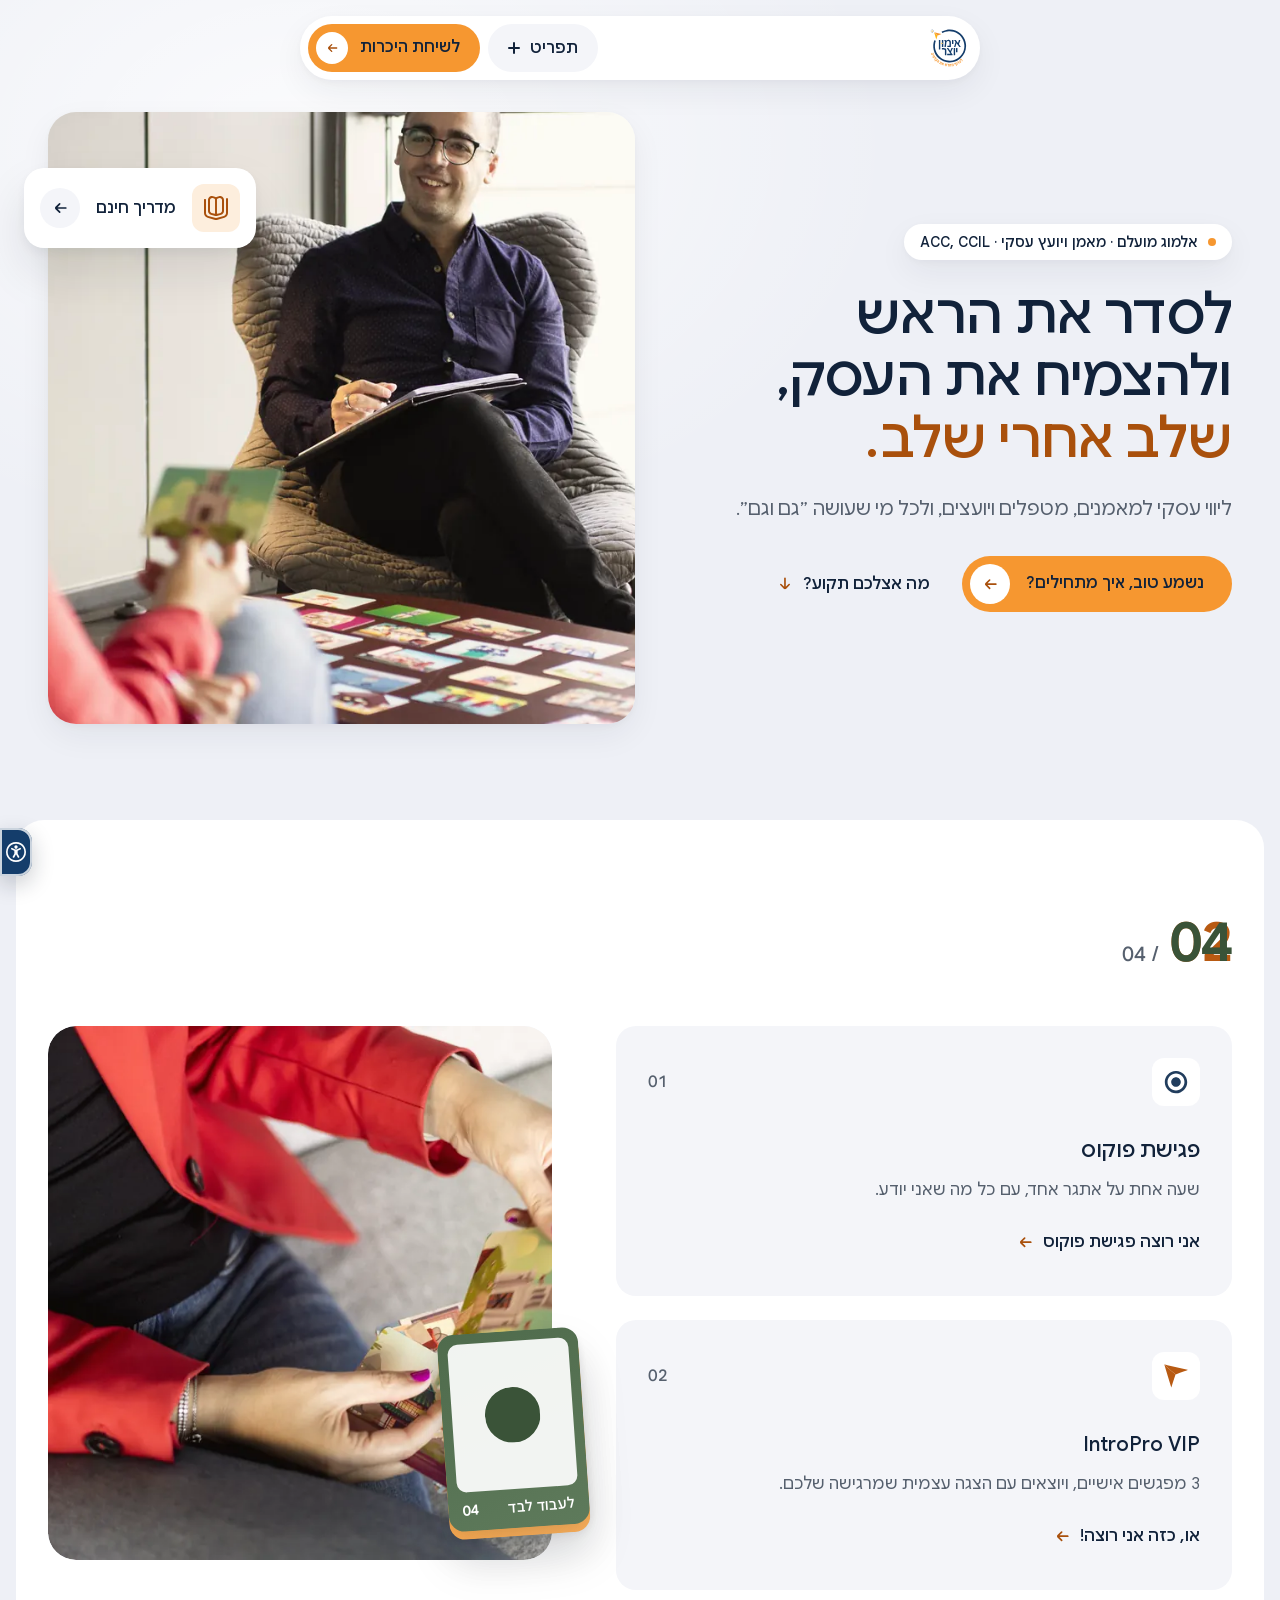
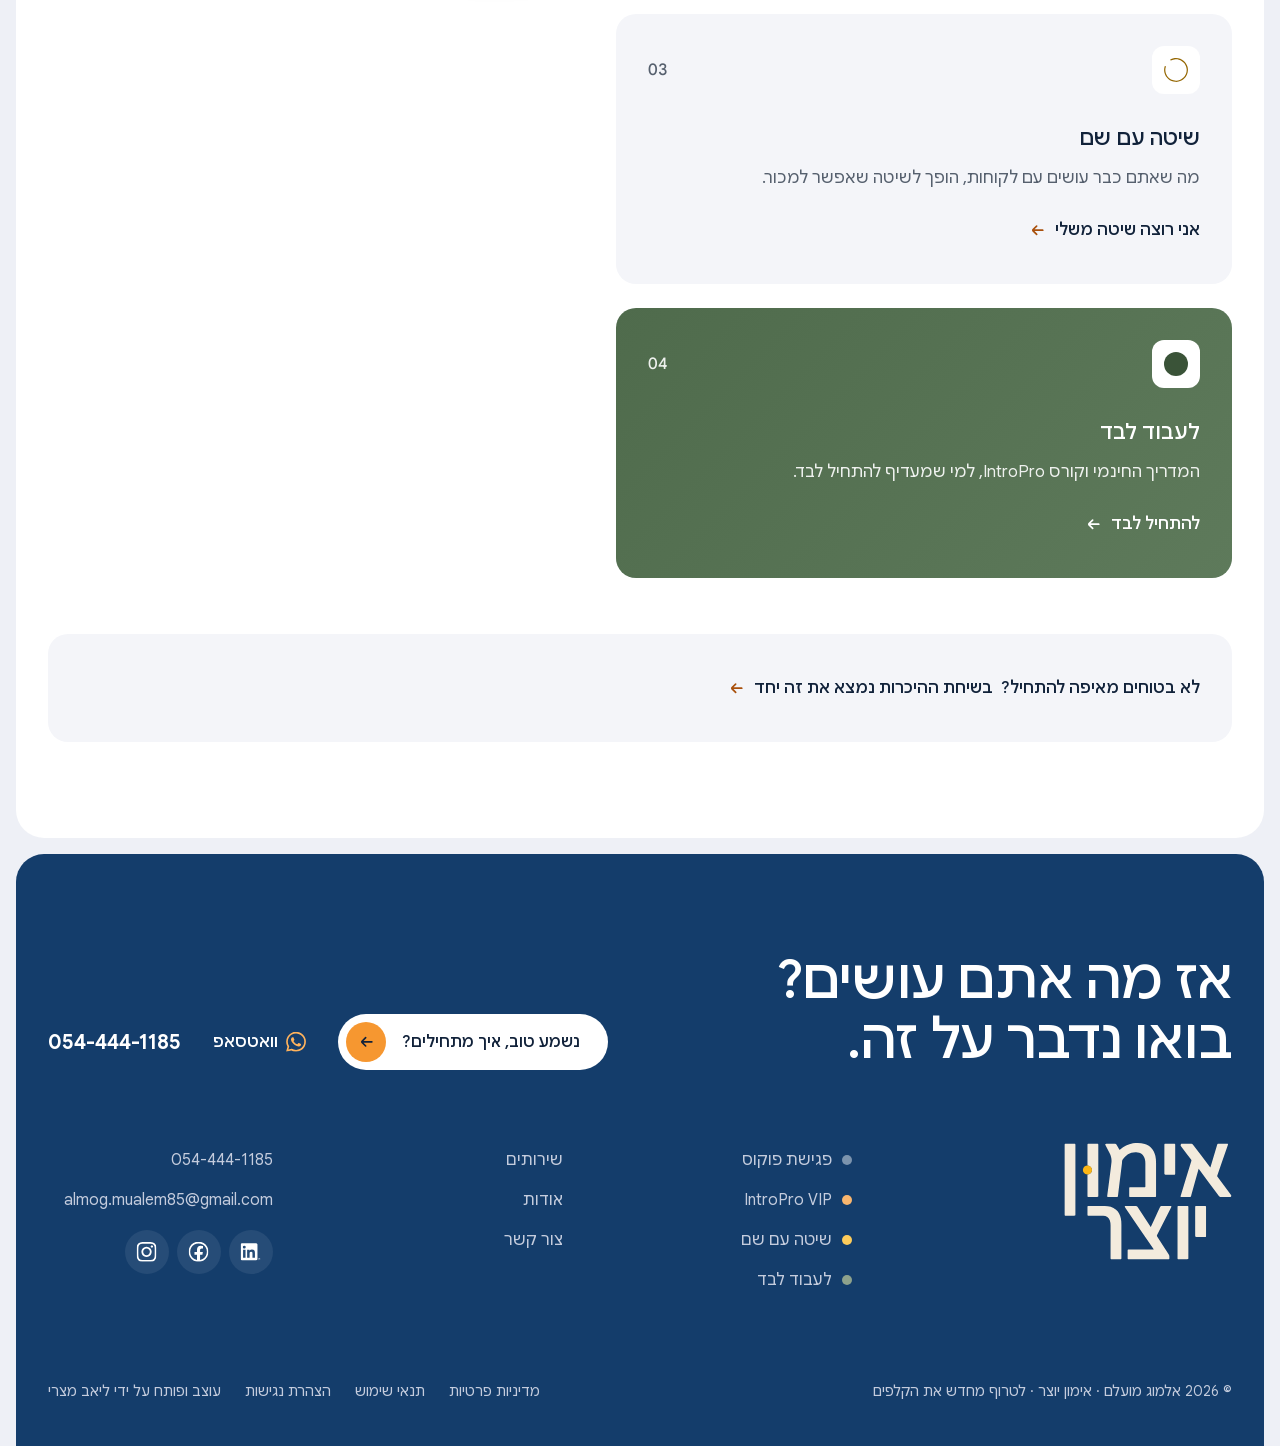
==== commit 20129943: "sketch update 2026-11-04_1147 Co-Authored-By: Claude Opus 5.5 <noreply@anthropic.com>" ====
--- a/b/index.html
+++ b/b/index.html
@@ -11,7 +11,7 @@
 <link rel="preload" href="../assets/fonts/google-sans.woff2" as="font" type="font/woff2" crossorigin>
 <link rel="preload" as="image" href="../assets/img/session-smile-1600.webp" imagesrcset="../assets/img/session-smile-900.webp 900w, ../assets/img/session-smile-1600.webp 1600w" imagesizes="(max-width: 899px) 100vw, 52vw" fetchpriority="high">
 <script>if(matchMedia("(prefers-reduced-motion: no-preference)").matches)document.documentElement.classList.add("open-anim")</script>
-<link rel="stylesheet" href="assets/css/site.css?v=202611041144">
+<link rel="stylesheet" href="assets/css/site.css?v=202611041147">
 </head>
 <body>
 <!-- icons:start --><svg width="0" height="0" style="position:absolute" aria-hidden="true" focusable="false"><symbol id="i-access" viewBox="0 0 300 300"><path transform="translate(0 300) scale(1 -1)" d="M125 225Q125 235 132.5 242.5Q140 250 150.0 250.0Q160 250 167.5 242.5Q175 235 175.0 225.0Q175 215 167.5 207.5Q160 200 150.0 200.0Q140 200 132.5 207.5Q125 215 125 225ZM300 150Q300 109 280.0 74.5Q260 40 225.5 20.0Q191 0 150.0 0.0Q109 0 74.5 20.0Q40 40 20.0 74.5Q0 109 0.0 150.0Q0 191 20.0 225.5Q40 260 74.5 280.0Q109 300 150.0 300.0Q191 300 225.5 280.0Q260 260 280.0 225.5Q300 191 300 150ZM275 150Q275 184 258.0 212.5Q241 241 212.5 258.0Q184 275 150.0 275.0Q116 275 87.5 258.0Q59 241 42.0 212.5Q25 184 25.0 150.0Q25 116 42.0 87.5Q59 59 87.5 42.0Q116 25 150.0 25.0Q184 25 212.5 42.0Q241 59 258.0 87.5Q275 116 275 150ZM207 211 160 188H140L93 211Q88 213 83.5 211.5Q79 210 76.5 205.5Q74 201 75.5 196.0Q77 191 82 189L125 167V123L102 81Q99 77 100.5 72.0Q102 67 105.5 65.0Q109 63 113 63Q120 63 124 69L148 113H152L177 69Q180 62 187 63Q191 63 194.5 65.0Q198 67 199.5 72.0Q201 77 198 81L175 123V167L218 189Q223 191 224.5 196.0Q226 201 224.0 205.5Q222 210 217.0 211.5Q212 213 207 211Z"/></symbol><symbol id="i-arrow" viewBox="0 0 300 300"><path transform="translate(0 300) scale(1 -1)" d="M238 163H113L154 204Q157 207 157.0 212.5Q157 218 153.5 221.5Q150 225 145.0 225.0Q140 225 136 221L82 168Q75 160 75 150Q75 140 82 132L136 79Q141 74 148.0 75.5Q155 77 157.0 84.0Q159 91 154 96L113 138H238Q243 138 246.5 141.5Q250 145 250.0 150.0Q250 155 246.5 159.0Q243 163 238 163Z"/></symbol><symbol id="i-book" viewBox="0 0 300 300"><path transform="translate(0 300) scale(1 -1)" d="M300 263V87Q300 66 287.5 49.5Q275 33 255 27L171 3Q150 -3 129 3L45 27Q25 33 12.5 49.5Q0 66 0 87V250Q0 258 6.0 261.0Q12 264 18.5 261.0Q25 258 25 250V87Q25 75 32.5 64.5Q40 54 52 51L136 27Q150 23 164 27L248 51Q260 54 267.5 64.5Q275 75 275 87V263Q275 270 281.5 273.0Q288 276 294.0 273.0Q300 270 300 262ZM50 113V250Q50 262 55.0 272.5Q60 283 69.5 290.0Q79 297 90.5 299.0Q102 301 114 298L135 292Q144 290 150 284Q156 290 165 292L186 298Q201 303 216.0 297.5Q231 292 240.5 279.0Q250 266 250 250V113Q250 97 240.0 83.5Q230 70 214 65L171 53Q150 47 129 53L86 65Q70 70 60.0 83.5Q50 97 50 113ZM163 77Q185 83 207 89Q215 92 220.0 98.5Q225 105 225 113V250Q225 262 215.0 269.5Q205 277 193 274L172 268Q168 267 165.0 263.5Q162 260 162 256V77ZM75 113Q75 105 80.0 98.5Q85 92 93 89L138 77V256Q137 260 134.5 263.5Q132 267 128 268L107 274Q95 277 85.0 269.5Q75 262 75 250Z"/></symbol><symbol id="i-close" viewBox="0 0 300 300"><path transform="translate(0 300) scale(1 -1)" d="M225 225Q221 229 216.0 229.0Q211 229 207 225L150 168L93 225Q89 229 84.0 229.0Q79 229 75 225Q71 221 71.0 216.0Q71 211 75 207L132 150L75 93Q71 89 71.0 84.0Q71 79 75 75Q79 71 84.0 71.0Q89 71 93 75L150 132L207 75Q211 71 216.0 71.0Q221 71 225 75Q229 79 229.0 84.0Q229 89 225 93L168 150L225 207Q229 211 229.0 216.0Q229 221 225 225Z"/></symbol><symbol id="i-facebook" viewBox="0 0 300 300"><path transform="translate(0 300) scale(1 -1)" d="M150.0 301.0Q109.0 301.0 74.5 281.0Q40.0 261.0 20.0 226.5Q0.0 192.0 0.0 151.0Q0.0 150.74415588378906 0.0007787435897625983 150.4885711669922C0.0002597116690594703 150.32577514648438 0.0 150.1629180908203 0.0 150.0C0.0 149.8370819091797 0.0002597116690594703 149.67422485351562 0.0007787435897625983 149.5114288330078Q0.0015233985614031553 149.75582885742188 0.0029801928903907537 150.0Q0.24413901567459106 109.578857421875 20.0 75.5Q40.0 41.0 74.5 21.0Q99.09788513183594 6.740357398986816 127.0 2.647585153579712V1.7521942853927612C134.4979705810547 0.5984981656074524 142.17906188964844 0.0 150.0 0.0C157.82093811035156 0.0 165.5020294189453 0.5984981656074524 173.0 1.7521942853927612V2.647585153579712Q200.90211486816406 6.740357398986816 225.5 21.0Q260.0 41.0 280.0 75.5Q299.7555236816406 109.57827758789062 299.99700927734375 149.99871826171875Q299.99847412109375 149.75421142578125 299.99920654296875 149.51129150390625C299.9997253417969 149.67413330078125 300.0 149.8370361328125 300.0 150.0C300.0 150.1629638671875 299.9997253417969 150.32586669921875 299.99920654296875 150.488525390625Q300.0 150.74891662597656 300.0 151.0Q300.0 192.0 280.0 226.5Q260.0 261.0 225.5 281.0Q191.0 301.0 150.0 301.0ZM127.0 28.05915069580078Q106.0810775756836 31.916549682617188 87.5 43.0Q59.0 60.0 42.0 88.5Q25.0 117.0 25.0 151.0Q25.0 185.0 42.0 213.5Q59.0 242.0 87.5 259.0Q116.0 276.0 150.0 276.0Q184.0 276.0 212.5 259.0Q241.0 242.0 258.0 213.5Q275.0 185.0 275.0 151.0Q275.0 117.0 258.0 88.5Q241.0 60.0 212.5 43.0Q193.91891479492188 31.916549682617188 173.0 28.05915069580078V105.0H208.0L215.0 149.0H173.0V177.0Q173.0 187.0 179.0 193.5Q185.0 200.0 198.0 200.0H217.0V237.0L206.0 238.0Q193.0 240.0 183.0 240.0Q157.0 240.0 142.0 224.5Q127.0 209.0 127.0 182.0V149.0H89.0V105.0H127.0V28.05915069580078Z"/></symbol><symbol id="i-instagram" viewBox="0 0 300 300"><path transform="translate(0 300) scale(1 -1)" d="M150 273Q192 273 211 272Q241 271 256.0 256.0Q271 241 272 211Q273 192 273.0 150.0Q273 108 272 89Q271 59 256.0 44.0Q241 29 211 28Q192 27 150.0 27.0Q108 27 89 28Q59 29 44.0 44.0Q29 59 28 89Q27 108 27.0 150.0Q27 192 28 211Q29 241 44.0 256.0Q59 271 89 272Q108 273 150 273ZM150 300Q108 300 88 299Q48 297 25.5 274.5Q3 252 1 212Q0 192 0.0 150.0Q0 108 1 88Q3 48 25.5 25.5Q48 3 88 1Q108 0 150.0 0.0Q192 0 212 1Q252 3 274.5 25.5Q297 48 299 88Q300 108 300.0 150.0Q300 192 299 212Q297 252 274.5 274.5Q252 297 212 299Q192 300 150 300ZM150 227Q129 227 111.5 216.5Q94 206 83.5 188.5Q73 171 73.0 150.0Q73 129 83.5 111.5Q94 94 111.5 83.5Q129 73 150.0 73.0Q171 73 188.5 83.5Q206 94 216.5 111.5Q227 129 227.0 150.0Q227 171 216.5 188.5Q206 206 188.5 216.5Q171 227 150 227ZM150 100Q129 100 114.5 114.5Q100 129 100.0 150.0Q100 171 114.5 185.5Q129 200 150.0 200.0Q171 200 185.5 185.5Q200 171 200.0 150.0Q200 129 185.5 114.5Q171 100 150 100ZM212 230Q212 223 217.5 217.5Q223 212 230.5 212.0Q238 212 243.0 217.5Q248 223 248.0 230.5Q248 238 243.0 243.0Q238 248 230.5 248.0Q223 248 217.5 243.0Q212 238 212 230Z"/></symbol><symbol id="i-linkedin" viewBox="0 0 300 300"><path transform="translate(0 300) scale(1 -1)" d="M288 30H290L285 38Q290 38 290 43Q290 49 284 49H276V30H279V38H282ZM282 40H279V47H283Q287 47 287.0 43.5Q287 40 282 40ZM216 62H179V120Q179 135 176 142Q172 153 159.0 153.0Q146 153 140 143Q136 136 136 121V62H99V183H135V166Q141 176 150.5 181.0Q160 186 171 186Q197 186 208 169Q216 156 216 128ZM56 199Q47 199 41.0 205.5Q35 212 35.0 221.0Q35 230 41.0 236.5Q47 243 56.0 243.0Q65 243 71.5 236.5Q78 230 78.0 221.0Q78 212 71.5 205.5Q65 199 56 199ZM75 62H38V183H75ZM235 278H19Q11 278 5.5 272.5Q0 267 0 259V42Q0 35 5.5 29.5Q11 24 19 24H235Q243 24 248.5 29.5Q254 35 254 42V259Q254 267 248.5 272.5Q243 278 235 278ZM283 57Q275 57 270.0 52.0Q265 47 265.0 39.5Q265 32 270.5 27.0Q276 22 283.0 22.0Q290 22 295.0 27.5Q300 33 300.0 40.0Q300 47 295.0 52.0Q290 57 283 57ZM283 24Q277 24 272.0 28.5Q267 33 267.0 39.0Q267 45 271.5 49.5Q276 54 282.0 54.5Q288 55 292.5 50.5Q297 46 297 40V39Q298 33 293.5 28.5Q289 24 283 24Z"/></symbol><symbol id="i-mail" viewBox="0 0 300 300"><path transform="translate(0 300) scale(1 -1)" d="M238 288H63Q46 287 31.5 279.0Q17 271 8.5 256.5Q0 242 0 225V75Q0 58 8.5 43.5Q17 29 31.5 21.0Q46 13 62 12H238Q254 13 268.5 21.0Q283 29 291.5 43.5Q300 58 300 75V225Q300 242 291.5 256.5Q283 271 268.5 279.0Q254 287 238 288ZM63 263H238Q249 262 258.5 256.0Q268 250 272 239L177 143Q166 132 150.0 132.0Q134 132 123 143L28 239Q32 250 41.5 256.0Q51 262 62 262ZM238 38H63Q47 38 36.0 48.5Q25 59 25 75V206L106 126Q118 114 134.0 109.5Q150 105 166.0 109.5Q182 114 194 126L275 206V75Q275 59 264.0 48.5Q253 38 237 38Z"/></symbol><symbol id="i-phone" viewBox="0 0 300 300"><path transform="translate(0 300) scale(1 -1)" d="M163 288Q163 293 166.5 296.5Q170 300 175 300Q209 300 237.5 283.0Q266 266 283.0 237.5Q300 209 300 175Q300 170 296.5 166.0Q293 162 287.5 162.5Q282 163 278.5 166.5Q275 170 275 175Q275 202 261.5 225.0Q248 248 225.0 261.5Q202 275 175 275Q170 275 166.5 278.5Q163 282 163 287ZM175 225Q196 225 210.5 210.5Q225 196 225 175Q225 170 228.5 166.0Q232 162 237.5 162.5Q243 163 246.5 166.5Q250 170 250 175Q250 195 240.0 212.5Q230 230 212.5 240.0Q195 250 175 250Q170 250 166.5 246.5Q163 243 163.0 237.5Q163 232 166.5 228.5Q170 225 175 225ZM289 91Q300 79 300.0 63.0Q300 47 289 36L277 23Q248 -5 202 2Q161 8 116 40Q72 71 41 115Q8 160 2 201Q-5 247 22 277L37 289Q48 300 64.0 300.0Q80 300 91 289L114 258Q125 247 125.0 231.5Q125 216 114 205L100 186Q112 157 134.5 134.5Q157 112 186 100L205 114Q216 125 231.5 125.0Q247 125 258 114ZM271 73Q256 84 241 96Q237 100 231.5 100.0Q226 100 222 96L196 76Q191 71 184 74Q146 88 117.0 117.0Q88 146 74 184Q71 191 76 196L96 222Q100 226 100.0 231.5Q100 237 96 241L73 271Q69 275 63.5 275.0Q58 275 54 271L39 258Q19 234 28 196Q36 162 65 125Q92 89 129.5 62.0Q167 35 201 28Q238 20 259 40L270 53Q275 57 275.0 62.5Q275 68 271 73Z"/></symbol><symbol id="i-whatsapp" viewBox="0 0 300 300"><path transform="translate(0 300) scale(1 -1)" d="M256 256Q235 277 207.5 288.5Q180 300 151 300Q110 300 76.0 280.0Q42 260 22.0 226.0Q2 192 2.0 151.5Q2 111 22 77L1 0L80 21Q113 3 151 3Q191 3 225.0 23.0Q259 43 279.0 77.0Q299 111 299 151Q299 181 288.0 208.0Q277 235 256 256ZM151 28Q117 28 88 45L83 48L36 35L49 81L46 86Q27 116 27.0 150.5Q27 185 43.5 213.5Q60 242 88.5 258.5Q117 275 151 275Q175 275 198.0 265.5Q221 256 238.5 238.5Q256 221 265.0 198.5Q274 176 274 151Q274 118 257.5 89.5Q241 61 212.5 44.5Q184 28 151 28ZM218 120Q198 131 194.0 132.0Q190 133 188.0 133.0Q186 133 185 130Q181 126 173 116Q170 112 165 115L162 116Q147 123 135.0 133.5Q123 144 114 159Q113 162 113.5 163.5Q114 165 116 167L121 173Q123 175 125 178V179Q127 182 125 186L113 214Q112 218 110.0 219.0Q108 220 106 220H98Q92 220 88 215H87Q82 209 80 204Q75 195 75.0 184.0Q75 173 82 159Q85 152 90 146L91 145Q100 132 111 121Q132 99 154 90Q163 86 174.0 82.5Q185 79 198 81Q204 81 212.5 86.5Q221 92 223.0 98.0Q225 104 225.5 109.0Q226 114 225.5 115.5Q225 117 220 119Z"/></symbol><symbol id="s-dot" viewBox="0 0 100 100"><circle cx="50" cy="50" r="50"/></symbol><symbol id="s-plane" viewBox="472.77 391.74 354.06 348.67"><path fill-rule="nonzero" d="M641.23 546.07 C639.41 540.92 634.84 538.09 631.17 534.63 C622.59 526.58 613.60 518.96 604.87 511.06 C586.66 494.58 568.49 478.07 550.35 461.51 C540.91 452.89 531.66 444.07 522.20 435.47 C509.43 423.87 496.53 412.42 483.74 400.85 C482.03 399.30 480.60 397.45 479.04 395.74 C493.77 399.09 508.52 402.36 523.23 405.82 C621.89 429.07 720.54 452.36 819.20 475.64 C820.44 475.93 821.94 475.69 822.83 477.45 C805.52 483.88 788.25 490.31 770.98 496.71 C729.36 512.13 687.75 527.53 646.13 542.95 C644.28 543.64 642.34 544.20 641.23 546.07"/><path fill-rule="nonzero" d="M641.23 546.07 C635.14 565.35 629.12 584.64 622.96 603.89 C609.32 646.51 595.62 689.11 581.93 731.72 C581.54 732.93 581.04 734.11 580.16 736.40 C577.31 727.12 574.71 718.81 572.21 710.47 C541.34 607.79 510.47 505.11 479.71 402.39 C479.10 400.35 476.77 398.18 479.04 395.74 C480.60 397.45 482.03 399.30 483.74 400.85 C496.53 412.42 509.43 423.87 522.20 435.47 C531.66 444.07 540.91 452.89 550.35 461.51 C568.49 478.07 586.66 494.58 604.87 511.06 C613.60 518.96 622.59 526.58 631.17 534.63 C634.84 538.09 639.41 540.92 641.23 546.07"/></symbol><symbol id="s-plane-bottom" viewBox="472.77 391.74 354.06 348.67"><path fill-rule="nonzero" d="M641.23 546.07 C635.14 565.35 629.12 584.64 622.96 603.89 C609.32 646.51 595.62 689.11 581.93 731.72 C581.54 732.93 581.04 734.11 580.16 736.40 C577.31 727.12 574.71 718.81 572.21 710.47 C541.34 607.79 510.47 505.11 479.71 402.39 C479.10 400.35 476.77 398.18 479.04 395.74 C480.60 397.45 482.03 399.30 483.74 400.85 C496.53 412.42 509.43 423.87 522.20 435.47 C531.66 444.07 540.91 452.89 550.35 461.51 C568.49 478.07 586.66 494.58 604.87 511.06 C613.60 518.96 622.59 526.58 631.17 534.63 C634.84 538.09 639.41 540.92 641.23 546.07"/></symbol><symbol id="s-plane-top" viewBox="472.77 391.74 354.06 348.67"><path fill-rule="nonzero" d="M641.23 546.07 C639.41 540.92 634.84 538.09 631.17 534.63 C622.59 526.58 613.60 518.96 604.87 511.06 C586.66 494.58 568.49 478.07 550.35 461.51 C540.91 452.89 531.66 444.07 522.20 435.47 C509.43 423.87 496.53 412.42 483.74 400.85 C482.03 399.30 480.60 397.45 479.04 395.74 C493.77 399.09 508.52 402.36 523.23 405.82 C621.89 429.07 720.54 452.36 819.20 475.64 C820.44 475.93 821.94 475.69 822.83 477.45 C805.52 483.88 788.25 490.31 770.98 496.71 C729.36 512.13 687.75 527.53 646.13 542.95 C644.28 543.64 642.34 544.20 641.23 546.07"/></symbol><symbol id="s-ring" viewBox="428.83 257.79 1564.01 1563.47"><path fill-rule="nonzero" d="M1988.83 1039.50 C1984.05 1268.78 1899.09 1462.41 1728.93 1617.05 C1628.55 1708.27 1510.80 1767.14 1378.37 1796.36 C1310.68 1811.29 1242.09 1817.26 1172.86 1813.38 C996.75 1803.51 840.96 1741.70 707.00 1627.02 C581.18 1519.31 498.61 1384.21 458.54 1223.46 C439.67 1147.79 432.83 1070.86 437.32 993.01 C441.63 918.45 456.39 845.98 481.73 775.68 C483.03 772.09 484.16 771.22 487.94 772.65 C510.03 780.97 532.17 789.14 554.42 796.99 C558.85 798.56 557.92 800.59 556.81 803.62 C541.78 844.84 531.04 887.19 524.32 930.51 C517.18 976.56 514.63 1022.89 516.82 1069.49 C520.01 1137.61 532.60 1203.87 555.03 1268.26 C632.34 1490.15 819.37 1659.54 1047.91 1714.84 C1114.10 1730.85 1181.17 1737.13 1249.13 1733.44 C1543.42 1717.47 1794.34 1520.07 1879.44 1237.59 C1902.27 1161.79 1911.54 1084.24 1907.67 1005.22 C1892.85 702.84 1686.77 446.40 1394.53 366.42 C1323.76 347.06 1251.66 339.35 1178.44 343.09 C1071.41 348.56 970.67 376.71 876.67 428.39 C873.41 430.18 871.93 430.21 869.97 426.65 C858.62 405.94 847.03 385.35 835.38 364.81 C833.76 361.95 833.70 360.57 836.92 358.80 C904.86 321.43 976.76 294.77 1052.64 278.88 C1106.28 267.64 1160.54 261.79 1215.34 262.36 C1406.41 264.35 1575.08 327.25 1719.90 451.70 C1839.60 554.56 1919.64 683.21 1961.45 835.46 C1973.37 878.87 1981.06 923.09 1985.13 967.95 C1987.28 991.70 1988.21 1015.49 1988.83 1039.50"/></symbol><symbol id="s-target" viewBox="318.49 262.31 140.08 141.13"><path fill-rule="nonzero" d="M338.74 333.18 C338.57 360.75 360.64 382.90 388.42 383.04 C416.03 383.17 438.17 361.10 438.27 333.36 C438.37 305.71 416.41 283.67 388.60 283.50 C361.06 283.32 338.91 305.39 338.74 333.18 M388.75 267.69 C422.70 266.31 454.57 296.45 454.42 333.76 C454.28 367.76 425.13 399.44 387.77 399.16 C354.04 398.91 322.49 369.93 322.63 332.78 C322.76 298.77 351.97 266.36 388.75 267.69"/><path fill-rule="nonzero" d="M360.25 333.42 C360.17 318.04 373.06 305.07 388.49 305.01 C403.81 304.95 416.79 317.97 416.76 333.37 C416.72 348.57 404.11 361.25 388.78 361.52 C373.53 361.79 360.33 348.79 360.25 333.42"/></symbol><symbol id="i-chat" viewBox="0 0 300 300"><path fill-rule="evenodd" d="M70 40H230A40 40 0 0 1 270 80V180A40 40 0 0 1 230 220H140L80 268V220H70A40 40 0 0 1 30 180V80A40 40 0 0 1 70 40ZM84 130A16 16 0 1 0 116 130A16 16 0 1 0 84 130ZM134 130A16 16 0 1 0 166 130A16 16 0 1 0 134 130ZM184 130A16 16 0 1 0 216 130A16 16 0 1 0 184 130Z"/></symbol><symbol id="i-moon" viewBox="0 0 300 300"><path d="M137.8 41.1A110 110 0 1 0 256.7 186.5A95 95 0 0 1 137.8 41.1Z"/></symbol></svg><!-- icons:end -->
@@ -197,8 +197,8 @@
 
 <a class="fab fab-a11y" href="../accessibility/" aria-label="התאמות תצוגה"><svg class="ic" aria-hidden="true" focusable="false"><use href="#i-access"/></svg></a>
 
-<script src="assets/js/site.js?v=202611041144" defer></script>
-<script src="../assets/js/a11y.js?v=202611041144" defer></script>
+<script src="assets/js/site.js?v=202611041147" defer></script>
+<script src="../assets/js/a11y.js?v=202611041147" defer></script>
 <script src="https://crm.liavmatzri.co.il/review.js" defer></script>
 </body>
 </html>
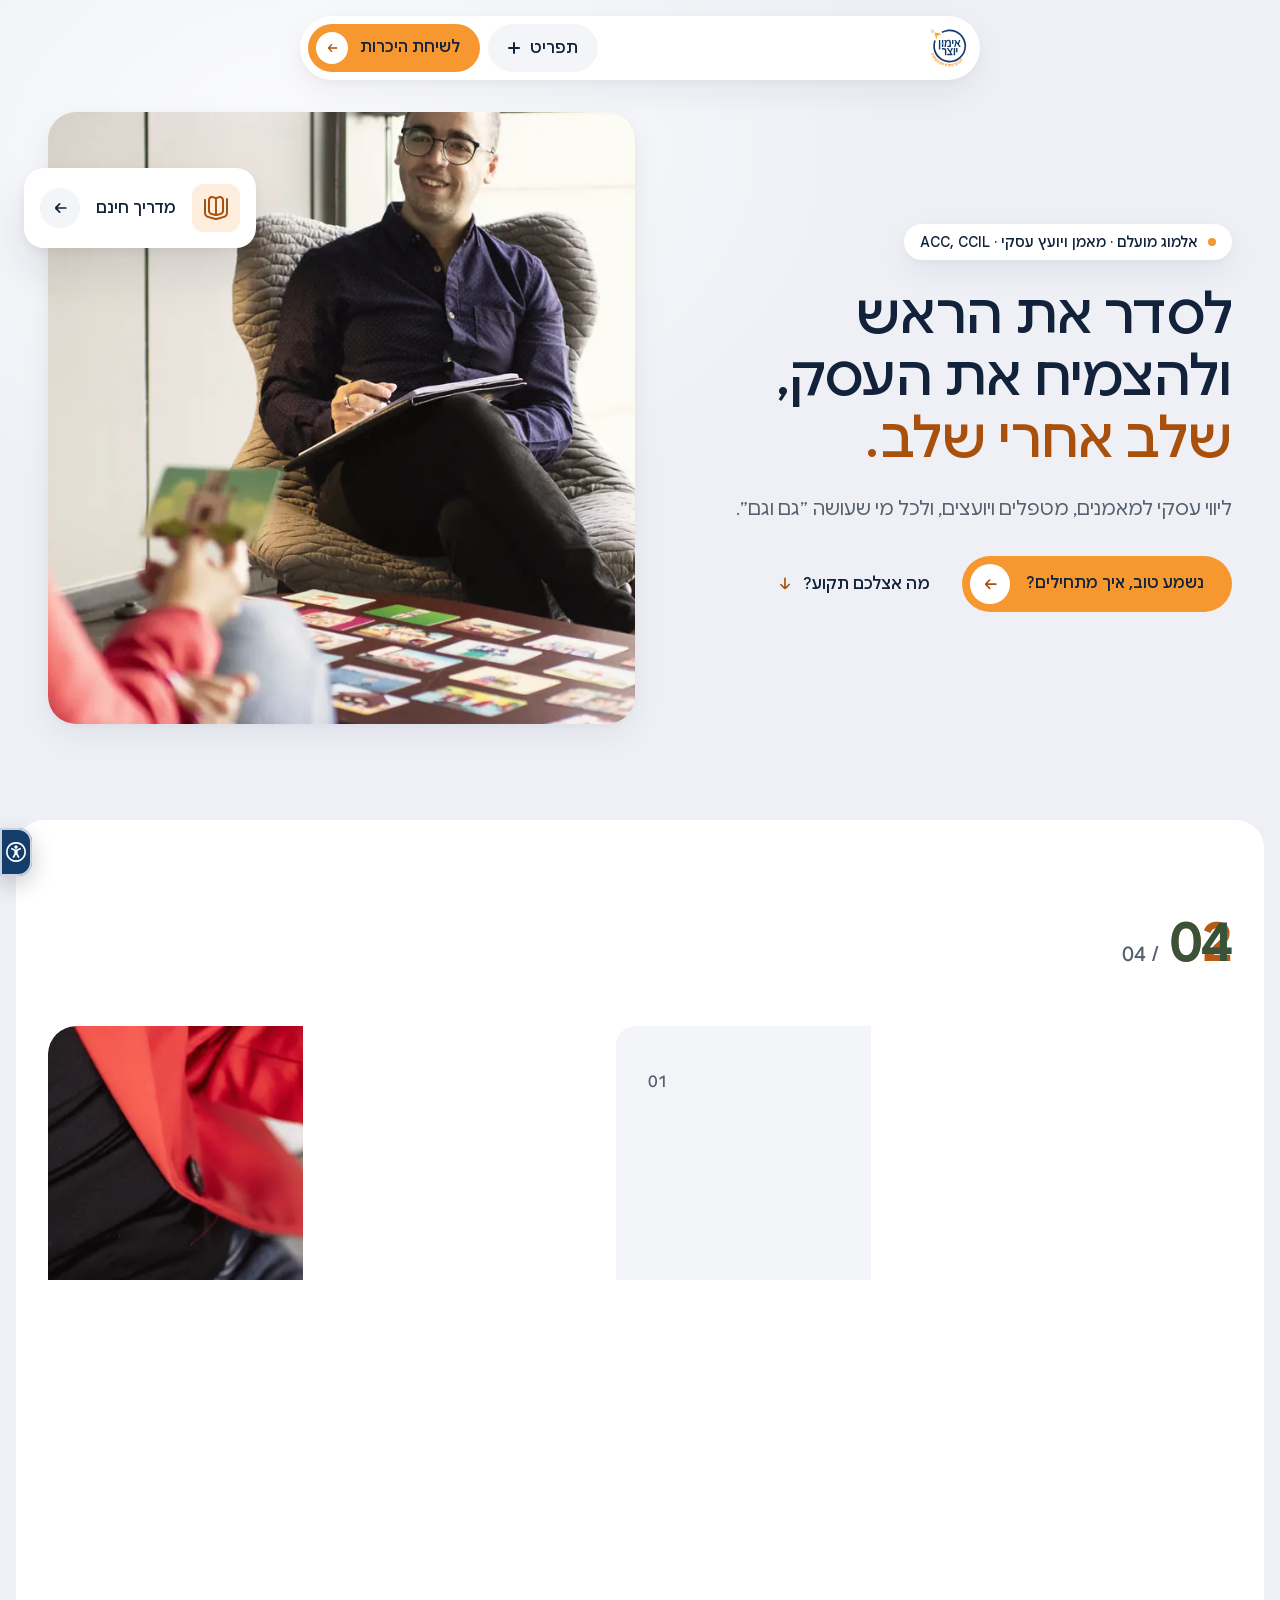
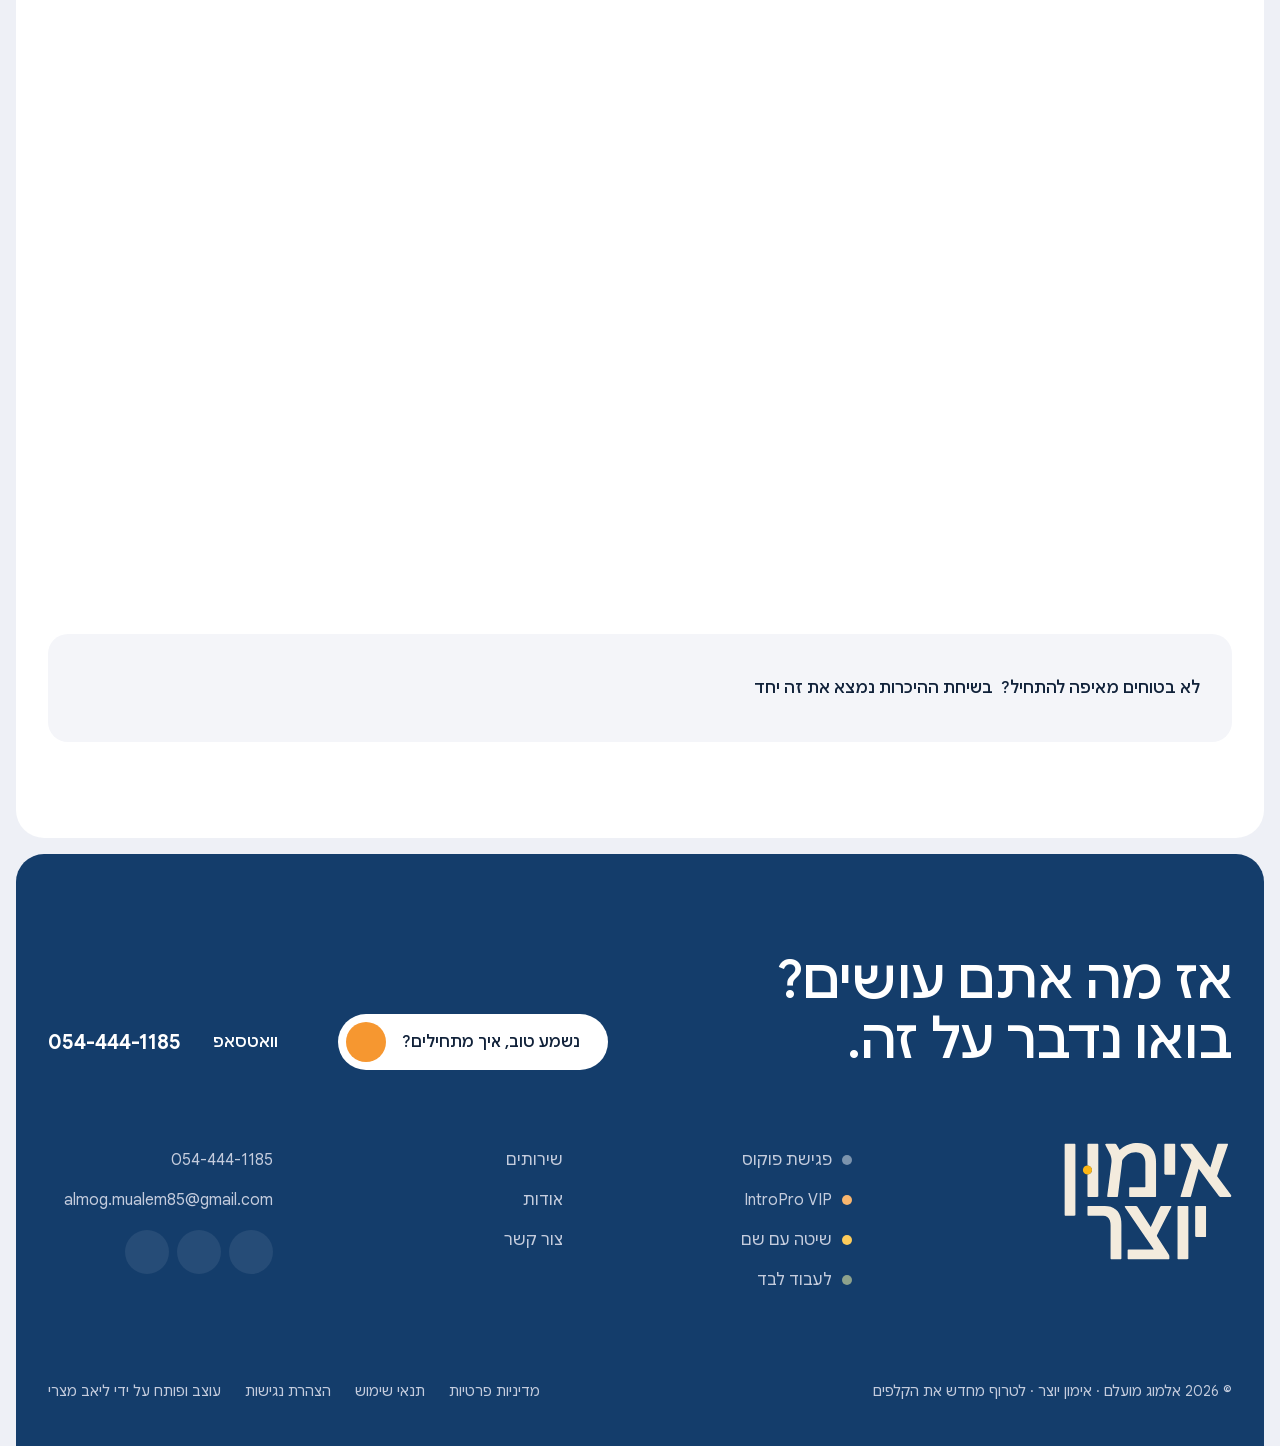
==== commit efbabfa6: "sketch update 2026-11-04_1149 Co-Authored-By: Claude Opus 5.5 <noreply@anthropic.com>" ====
--- a/b/index.html
+++ b/b/index.html
@@ -11,7 +11,7 @@
 <link rel="preload" href="../assets/fonts/google-sans.woff2" as="font" type="font/woff2" crossorigin>
 <link rel="preload" as="image" href="../assets/img/session-smile-1600.webp" imagesrcset="../assets/img/session-smile-900.webp 900w, ../assets/img/session-smile-1600.webp 1600w" imagesizes="(max-width: 899px) 100vw, 52vw" fetchpriority="high">
 <script>if(matchMedia("(prefers-reduced-motion: no-preference)").matches)document.documentElement.classList.add("open-anim")</script>
-<link rel="stylesheet" href="assets/css/site.css?v=202611041147">
+<link rel="stylesheet" href="assets/css/site.css?v=202611041149">
 </head>
 <body>
 <!-- icons:start --><svg width="0" height="0" style="position:absolute" aria-hidden="true" focusable="false"><symbol id="i-access" viewBox="0 0 300 300"><path transform="translate(0 300) scale(1 -1)" d="M125 225Q125 235 132.5 242.5Q140 250 150.0 250.0Q160 250 167.5 242.5Q175 235 175.0 225.0Q175 215 167.5 207.5Q160 200 150.0 200.0Q140 200 132.5 207.5Q125 215 125 225ZM300 150Q300 109 280.0 74.5Q260 40 225.5 20.0Q191 0 150.0 0.0Q109 0 74.5 20.0Q40 40 20.0 74.5Q0 109 0.0 150.0Q0 191 20.0 225.5Q40 260 74.5 280.0Q109 300 150.0 300.0Q191 300 225.5 280.0Q260 260 280.0 225.5Q300 191 300 150ZM275 150Q275 184 258.0 212.5Q241 241 212.5 258.0Q184 275 150.0 275.0Q116 275 87.5 258.0Q59 241 42.0 212.5Q25 184 25.0 150.0Q25 116 42.0 87.5Q59 59 87.5 42.0Q116 25 150.0 25.0Q184 25 212.5 42.0Q241 59 258.0 87.5Q275 116 275 150ZM207 211 160 188H140L93 211Q88 213 83.5 211.5Q79 210 76.5 205.5Q74 201 75.5 196.0Q77 191 82 189L125 167V123L102 81Q99 77 100.5 72.0Q102 67 105.5 65.0Q109 63 113 63Q120 63 124 69L148 113H152L177 69Q180 62 187 63Q191 63 194.5 65.0Q198 67 199.5 72.0Q201 77 198 81L175 123V167L218 189Q223 191 224.5 196.0Q226 201 224.0 205.5Q222 210 217.0 211.5Q212 213 207 211Z"/></symbol><symbol id="i-arrow" viewBox="0 0 300 300"><path transform="translate(0 300) scale(1 -1)" d="M238 163H113L154 204Q157 207 157.0 212.5Q157 218 153.5 221.5Q150 225 145.0 225.0Q140 225 136 221L82 168Q75 160 75 150Q75 140 82 132L136 79Q141 74 148.0 75.5Q155 77 157.0 84.0Q159 91 154 96L113 138H238Q243 138 246.5 141.5Q250 145 250.0 150.0Q250 155 246.5 159.0Q243 163 238 163Z"/></symbol><symbol id="i-book" viewBox="0 0 300 300"><path transform="translate(0 300) scale(1 -1)" d="M300 263V87Q300 66 287.5 49.5Q275 33 255 27L171 3Q150 -3 129 3L45 27Q25 33 12.5 49.5Q0 66 0 87V250Q0 258 6.0 261.0Q12 264 18.5 261.0Q25 258 25 250V87Q25 75 32.5 64.5Q40 54 52 51L136 27Q150 23 164 27L248 51Q260 54 267.5 64.5Q275 75 275 87V263Q275 270 281.5 273.0Q288 276 294.0 273.0Q300 270 300 262ZM50 113V250Q50 262 55.0 272.5Q60 283 69.5 290.0Q79 297 90.5 299.0Q102 301 114 298L135 292Q144 290 150 284Q156 290 165 292L186 298Q201 303 216.0 297.5Q231 292 240.5 279.0Q250 266 250 250V113Q250 97 240.0 83.5Q230 70 214 65L171 53Q150 47 129 53L86 65Q70 70 60.0 83.5Q50 97 50 113ZM163 77Q185 83 207 89Q215 92 220.0 98.5Q225 105 225 113V250Q225 262 215.0 269.5Q205 277 193 274L172 268Q168 267 165.0 263.5Q162 260 162 256V77ZM75 113Q75 105 80.0 98.5Q85 92 93 89L138 77V256Q137 260 134.5 263.5Q132 267 128 268L107 274Q95 277 85.0 269.5Q75 262 75 250Z"/></symbol><symbol id="i-close" viewBox="0 0 300 300"><path transform="translate(0 300) scale(1 -1)" d="M225 225Q221 229 216.0 229.0Q211 229 207 225L150 168L93 225Q89 229 84.0 229.0Q79 229 75 225Q71 221 71.0 216.0Q71 211 75 207L132 150L75 93Q71 89 71.0 84.0Q71 79 75 75Q79 71 84.0 71.0Q89 71 93 75L150 132L207 75Q211 71 216.0 71.0Q221 71 225 75Q229 79 229.0 84.0Q229 89 225 93L168 150L225 207Q229 211 229.0 216.0Q229 221 225 225Z"/></symbol><symbol id="i-facebook" viewBox="0 0 300 300"><path transform="translate(0 300) scale(1 -1)" d="M150.0 301.0Q109.0 301.0 74.5 281.0Q40.0 261.0 20.0 226.5Q0.0 192.0 0.0 151.0Q0.0 150.74415588378906 0.0007787435897625983 150.4885711669922C0.0002597116690594703 150.32577514648438 0.0 150.1629180908203 0.0 150.0C0.0 149.8370819091797 0.0002597116690594703 149.67422485351562 0.0007787435897625983 149.5114288330078Q0.0015233985614031553 149.75582885742188 0.0029801928903907537 150.0Q0.24413901567459106 109.578857421875 20.0 75.5Q40.0 41.0 74.5 21.0Q99.09788513183594 6.740357398986816 127.0 2.647585153579712V1.7521942853927612C134.4979705810547 0.5984981656074524 142.17906188964844 0.0 150.0 0.0C157.82093811035156 0.0 165.5020294189453 0.5984981656074524 173.0 1.7521942853927612V2.647585153579712Q200.90211486816406 6.740357398986816 225.5 21.0Q260.0 41.0 280.0 75.5Q299.7555236816406 109.57827758789062 299.99700927734375 149.99871826171875Q299.99847412109375 149.75421142578125 299.99920654296875 149.51129150390625C299.9997253417969 149.67413330078125 300.0 149.8370361328125 300.0 150.0C300.0 150.1629638671875 299.9997253417969 150.32586669921875 299.99920654296875 150.488525390625Q300.0 150.74891662597656 300.0 151.0Q300.0 192.0 280.0 226.5Q260.0 261.0 225.5 281.0Q191.0 301.0 150.0 301.0ZM127.0 28.05915069580078Q106.0810775756836 31.916549682617188 87.5 43.0Q59.0 60.0 42.0 88.5Q25.0 117.0 25.0 151.0Q25.0 185.0 42.0 213.5Q59.0 242.0 87.5 259.0Q116.0 276.0 150.0 276.0Q184.0 276.0 212.5 259.0Q241.0 242.0 258.0 213.5Q275.0 185.0 275.0 151.0Q275.0 117.0 258.0 88.5Q241.0 60.0 212.5 43.0Q193.91891479492188 31.916549682617188 173.0 28.05915069580078V105.0H208.0L215.0 149.0H173.0V177.0Q173.0 187.0 179.0 193.5Q185.0 200.0 198.0 200.0H217.0V237.0L206.0 238.0Q193.0 240.0 183.0 240.0Q157.0 240.0 142.0 224.5Q127.0 209.0 127.0 182.0V149.0H89.0V105.0H127.0V28.05915069580078Z"/></symbol><symbol id="i-instagram" viewBox="0 0 300 300"><path transform="translate(0 300) scale(1 -1)" d="M150 273Q192 273 211 272Q241 271 256.0 256.0Q271 241 272 211Q273 192 273.0 150.0Q273 108 272 89Q271 59 256.0 44.0Q241 29 211 28Q192 27 150.0 27.0Q108 27 89 28Q59 29 44.0 44.0Q29 59 28 89Q27 108 27.0 150.0Q27 192 28 211Q29 241 44.0 256.0Q59 271 89 272Q108 273 150 273ZM150 300Q108 300 88 299Q48 297 25.5 274.5Q3 252 1 212Q0 192 0.0 150.0Q0 108 1 88Q3 48 25.5 25.5Q48 3 88 1Q108 0 150.0 0.0Q192 0 212 1Q252 3 274.5 25.5Q297 48 299 88Q300 108 300.0 150.0Q300 192 299 212Q297 252 274.5 274.5Q252 297 212 299Q192 300 150 300ZM150 227Q129 227 111.5 216.5Q94 206 83.5 188.5Q73 171 73.0 150.0Q73 129 83.5 111.5Q94 94 111.5 83.5Q129 73 150.0 73.0Q171 73 188.5 83.5Q206 94 216.5 111.5Q227 129 227.0 150.0Q227 171 216.5 188.5Q206 206 188.5 216.5Q171 227 150 227ZM150 100Q129 100 114.5 114.5Q100 129 100.0 150.0Q100 171 114.5 185.5Q129 200 150.0 200.0Q171 200 185.5 185.5Q200 171 200.0 150.0Q200 129 185.5 114.5Q171 100 150 100ZM212 230Q212 223 217.5 217.5Q223 212 230.5 212.0Q238 212 243.0 217.5Q248 223 248.0 230.5Q248 238 243.0 243.0Q238 248 230.5 248.0Q223 248 217.5 243.0Q212 238 212 230Z"/></symbol><symbol id="i-linkedin" viewBox="0 0 300 300"><path transform="translate(0 300) scale(1 -1)" d="M288 30H290L285 38Q290 38 290 43Q290 49 284 49H276V30H279V38H282ZM282 40H279V47H283Q287 47 287.0 43.5Q287 40 282 40ZM216 62H179V120Q179 135 176 142Q172 153 159.0 153.0Q146 153 140 143Q136 136 136 121V62H99V183H135V166Q141 176 150.5 181.0Q160 186 171 186Q197 186 208 169Q216 156 216 128ZM56 199Q47 199 41.0 205.5Q35 212 35.0 221.0Q35 230 41.0 236.5Q47 243 56.0 243.0Q65 243 71.5 236.5Q78 230 78.0 221.0Q78 212 71.5 205.5Q65 199 56 199ZM75 62H38V183H75ZM235 278H19Q11 278 5.5 272.5Q0 267 0 259V42Q0 35 5.5 29.5Q11 24 19 24H235Q243 24 248.5 29.5Q254 35 254 42V259Q254 267 248.5 272.5Q243 278 235 278ZM283 57Q275 57 270.0 52.0Q265 47 265.0 39.5Q265 32 270.5 27.0Q276 22 283.0 22.0Q290 22 295.0 27.5Q300 33 300.0 40.0Q300 47 295.0 52.0Q290 57 283 57ZM283 24Q277 24 272.0 28.5Q267 33 267.0 39.0Q267 45 271.5 49.5Q276 54 282.0 54.5Q288 55 292.5 50.5Q297 46 297 40V39Q298 33 293.5 28.5Q289 24 283 24Z"/></symbol><symbol id="i-mail" viewBox="0 0 300 300"><path transform="translate(0 300) scale(1 -1)" d="M238 288H63Q46 287 31.5 279.0Q17 271 8.5 256.5Q0 242 0 225V75Q0 58 8.5 43.5Q17 29 31.5 21.0Q46 13 62 12H238Q254 13 268.5 21.0Q283 29 291.5 43.5Q300 58 300 75V225Q300 242 291.5 256.5Q283 271 268.5 279.0Q254 287 238 288ZM63 263H238Q249 262 258.5 256.0Q268 250 272 239L177 143Q166 132 150.0 132.0Q134 132 123 143L28 239Q32 250 41.5 256.0Q51 262 62 262ZM238 38H63Q47 38 36.0 48.5Q25 59 25 75V206L106 126Q118 114 134.0 109.5Q150 105 166.0 109.5Q182 114 194 126L275 206V75Q275 59 264.0 48.5Q253 38 237 38Z"/></symbol><symbol id="i-phone" viewBox="0 0 300 300"><path transform="translate(0 300) scale(1 -1)" d="M163 288Q163 293 166.5 296.5Q170 300 175 300Q209 300 237.5 283.0Q266 266 283.0 237.5Q300 209 300 175Q300 170 296.5 166.0Q293 162 287.5 162.5Q282 163 278.5 166.5Q275 170 275 175Q275 202 261.5 225.0Q248 248 225.0 261.5Q202 275 175 275Q170 275 166.5 278.5Q163 282 163 287ZM175 225Q196 225 210.5 210.5Q225 196 225 175Q225 170 228.5 166.0Q232 162 237.5 162.5Q243 163 246.5 166.5Q250 170 250 175Q250 195 240.0 212.5Q230 230 212.5 240.0Q195 250 175 250Q170 250 166.5 246.5Q163 243 163.0 237.5Q163 232 166.5 228.5Q170 225 175 225ZM289 91Q300 79 300.0 63.0Q300 47 289 36L277 23Q248 -5 202 2Q161 8 116 40Q72 71 41 115Q8 160 2 201Q-5 247 22 277L37 289Q48 300 64.0 300.0Q80 300 91 289L114 258Q125 247 125.0 231.5Q125 216 114 205L100 186Q112 157 134.5 134.5Q157 112 186 100L205 114Q216 125 231.5 125.0Q247 125 258 114ZM271 73Q256 84 241 96Q237 100 231.5 100.0Q226 100 222 96L196 76Q191 71 184 74Q146 88 117.0 117.0Q88 146 74 184Q71 191 76 196L96 222Q100 226 100.0 231.5Q100 237 96 241L73 271Q69 275 63.5 275.0Q58 275 54 271L39 258Q19 234 28 196Q36 162 65 125Q92 89 129.5 62.0Q167 35 201 28Q238 20 259 40L270 53Q275 57 275.0 62.5Q275 68 271 73Z"/></symbol><symbol id="i-whatsapp" viewBox="0 0 300 300"><path transform="translate(0 300) scale(1 -1)" d="M256 256Q235 277 207.5 288.5Q180 300 151 300Q110 300 76.0 280.0Q42 260 22.0 226.0Q2 192 2.0 151.5Q2 111 22 77L1 0L80 21Q113 3 151 3Q191 3 225.0 23.0Q259 43 279.0 77.0Q299 111 299 151Q299 181 288.0 208.0Q277 235 256 256ZM151 28Q117 28 88 45L83 48L36 35L49 81L46 86Q27 116 27.0 150.5Q27 185 43.5 213.5Q60 242 88.5 258.5Q117 275 151 275Q175 275 198.0 265.5Q221 256 238.5 238.5Q256 221 265.0 198.5Q274 176 274 151Q274 118 257.5 89.5Q241 61 212.5 44.5Q184 28 151 28ZM218 120Q198 131 194.0 132.0Q190 133 188.0 133.0Q186 133 185 130Q181 126 173 116Q170 112 165 115L162 116Q147 123 135.0 133.5Q123 144 114 159Q113 162 113.5 163.5Q114 165 116 167L121 173Q123 175 125 178V179Q127 182 125 186L113 214Q112 218 110.0 219.0Q108 220 106 220H98Q92 220 88 215H87Q82 209 80 204Q75 195 75.0 184.0Q75 173 82 159Q85 152 90 146L91 145Q100 132 111 121Q132 99 154 90Q163 86 174.0 82.5Q185 79 198 81Q204 81 212.5 86.5Q221 92 223.0 98.0Q225 104 225.5 109.0Q226 114 225.5 115.5Q225 117 220 119Z"/></symbol><symbol id="s-dot" viewBox="0 0 100 100"><circle cx="50" cy="50" r="50"/></symbol><symbol id="s-plane" viewBox="472.77 391.74 354.06 348.67"><path fill-rule="nonzero" d="M641.23 546.07 C639.41 540.92 634.84 538.09 631.17 534.63 C622.59 526.58 613.60 518.96 604.87 511.06 C586.66 494.58 568.49 478.07 550.35 461.51 C540.91 452.89 531.66 444.07 522.20 435.47 C509.43 423.87 496.53 412.42 483.74 400.85 C482.03 399.30 480.60 397.45 479.04 395.74 C493.77 399.09 508.52 402.36 523.23 405.82 C621.89 429.07 720.54 452.36 819.20 475.64 C820.44 475.93 821.94 475.69 822.83 477.45 C805.52 483.88 788.25 490.31 770.98 496.71 C729.36 512.13 687.75 527.53 646.13 542.95 C644.28 543.64 642.34 544.20 641.23 546.07"/><path fill-rule="nonzero" d="M641.23 546.07 C635.14 565.35 629.12 584.64 622.96 603.89 C609.32 646.51 595.62 689.11 581.93 731.72 C581.54 732.93 581.04 734.11 580.16 736.40 C577.31 727.12 574.71 718.81 572.21 710.47 C541.34 607.79 510.47 505.11 479.71 402.39 C479.10 400.35 476.77 398.18 479.04 395.74 C480.60 397.45 482.03 399.30 483.74 400.85 C496.53 412.42 509.43 423.87 522.20 435.47 C531.66 444.07 540.91 452.89 550.35 461.51 C568.49 478.07 586.66 494.58 604.87 511.06 C613.60 518.96 622.59 526.58 631.17 534.63 C634.84 538.09 639.41 540.92 641.23 546.07"/></symbol><symbol id="s-plane-bottom" viewBox="472.77 391.74 354.06 348.67"><path fill-rule="nonzero" d="M641.23 546.07 C635.14 565.35 629.12 584.64 622.96 603.89 C609.32 646.51 595.62 689.11 581.93 731.72 C581.54 732.93 581.04 734.11 580.16 736.40 C577.31 727.12 574.71 718.81 572.21 710.47 C541.34 607.79 510.47 505.11 479.71 402.39 C479.10 400.35 476.77 398.18 479.04 395.74 C480.60 397.45 482.03 399.30 483.74 400.85 C496.53 412.42 509.43 423.87 522.20 435.47 C531.66 444.07 540.91 452.89 550.35 461.51 C568.49 478.07 586.66 494.58 604.87 511.06 C613.60 518.96 622.59 526.58 631.17 534.63 C634.84 538.09 639.41 540.92 641.23 546.07"/></symbol><symbol id="s-plane-top" viewBox="472.77 391.74 354.06 348.67"><path fill-rule="nonzero" d="M641.23 546.07 C639.41 540.92 634.84 538.09 631.17 534.63 C622.59 526.58 613.60 518.96 604.87 511.06 C586.66 494.58 568.49 478.07 550.35 461.51 C540.91 452.89 531.66 444.07 522.20 435.47 C509.43 423.87 496.53 412.42 483.74 400.85 C482.03 399.30 480.60 397.45 479.04 395.74 C493.77 399.09 508.52 402.36 523.23 405.82 C621.89 429.07 720.54 452.36 819.20 475.64 C820.44 475.93 821.94 475.69 822.83 477.45 C805.52 483.88 788.25 490.31 770.98 496.71 C729.36 512.13 687.75 527.53 646.13 542.95 C644.28 543.64 642.34 544.20 641.23 546.07"/></symbol><symbol id="s-ring" viewBox="428.83 257.79 1564.01 1563.47"><path fill-rule="nonzero" d="M1988.83 1039.50 C1984.05 1268.78 1899.09 1462.41 1728.93 1617.05 C1628.55 1708.27 1510.80 1767.14 1378.37 1796.36 C1310.68 1811.29 1242.09 1817.26 1172.86 1813.38 C996.75 1803.51 840.96 1741.70 707.00 1627.02 C581.18 1519.31 498.61 1384.21 458.54 1223.46 C439.67 1147.79 432.83 1070.86 437.32 993.01 C441.63 918.45 456.39 845.98 481.73 775.68 C483.03 772.09 484.16 771.22 487.94 772.65 C510.03 780.97 532.17 789.14 554.42 796.99 C558.85 798.56 557.92 800.59 556.81 803.62 C541.78 844.84 531.04 887.19 524.32 930.51 C517.18 976.56 514.63 1022.89 516.82 1069.49 C520.01 1137.61 532.60 1203.87 555.03 1268.26 C632.34 1490.15 819.37 1659.54 1047.91 1714.84 C1114.10 1730.85 1181.17 1737.13 1249.13 1733.44 C1543.42 1717.47 1794.34 1520.07 1879.44 1237.59 C1902.27 1161.79 1911.54 1084.24 1907.67 1005.22 C1892.85 702.84 1686.77 446.40 1394.53 366.42 C1323.76 347.06 1251.66 339.35 1178.44 343.09 C1071.41 348.56 970.67 376.71 876.67 428.39 C873.41 430.18 871.93 430.21 869.97 426.65 C858.62 405.94 847.03 385.35 835.38 364.81 C833.76 361.95 833.70 360.57 836.92 358.80 C904.86 321.43 976.76 294.77 1052.64 278.88 C1106.28 267.64 1160.54 261.79 1215.34 262.36 C1406.41 264.35 1575.08 327.25 1719.90 451.70 C1839.60 554.56 1919.64 683.21 1961.45 835.46 C1973.37 878.87 1981.06 923.09 1985.13 967.95 C1987.28 991.70 1988.21 1015.49 1988.83 1039.50"/></symbol><symbol id="s-target" viewBox="318.49 262.31 140.08 141.13"><path fill-rule="nonzero" d="M338.74 333.18 C338.57 360.75 360.64 382.90 388.42 383.04 C416.03 383.17 438.17 361.10 438.27 333.36 C438.37 305.71 416.41 283.67 388.60 283.50 C361.06 283.32 338.91 305.39 338.74 333.18 M388.75 267.69 C422.70 266.31 454.57 296.45 454.42 333.76 C454.28 367.76 425.13 399.44 387.77 399.16 C354.04 398.91 322.49 369.93 322.63 332.78 C322.76 298.77 351.97 266.36 388.75 267.69"/><path fill-rule="nonzero" d="M360.25 333.42 C360.17 318.04 373.06 305.07 388.49 305.01 C403.81 304.95 416.79 317.97 416.76 333.37 C416.72 348.57 404.11 361.25 388.78 361.52 C373.53 361.79 360.33 348.79 360.25 333.42"/></symbol><symbol id="i-chat" viewBox="0 0 300 300"><path fill-rule="evenodd" d="M70 40H230A40 40 0 0 1 270 80V180A40 40 0 0 1 230 220H140L80 268V220H70A40 40 0 0 1 30 180V80A40 40 0 0 1 70 40ZM84 130A16 16 0 1 0 116 130A16 16 0 1 0 84 130ZM134 130A16 16 0 1 0 166 130A16 16 0 1 0 134 130ZM184 130A16 16 0 1 0 216 130A16 16 0 1 0 184 130Z"/></symbol><symbol id="i-moon" viewBox="0 0 300 300"><path d="M137.8 41.1A110 110 0 1 0 256.7 186.5A95 95 0 0 1 137.8 41.1Z"/></symbol></svg><!-- icons:end -->
@@ -197,8 +197,8 @@
 
 <a class="fab fab-a11y" href="../accessibility/" aria-label="התאמות תצוגה"><svg class="ic" aria-hidden="true" focusable="false"><use href="#i-access"/></svg></a>
 
-<script src="assets/js/site.js?v=202611041147" defer></script>
-<script src="../assets/js/a11y.js?v=202611041147" defer></script>
+<script src="assets/js/site.js?v=202611041149" defer></script>
+<script src="../assets/js/a11y.js?v=202611041149" defer></script>
 <script src="https://crm.liavmatzri.co.il/review.js" defer></script>
 </body>
 </html>
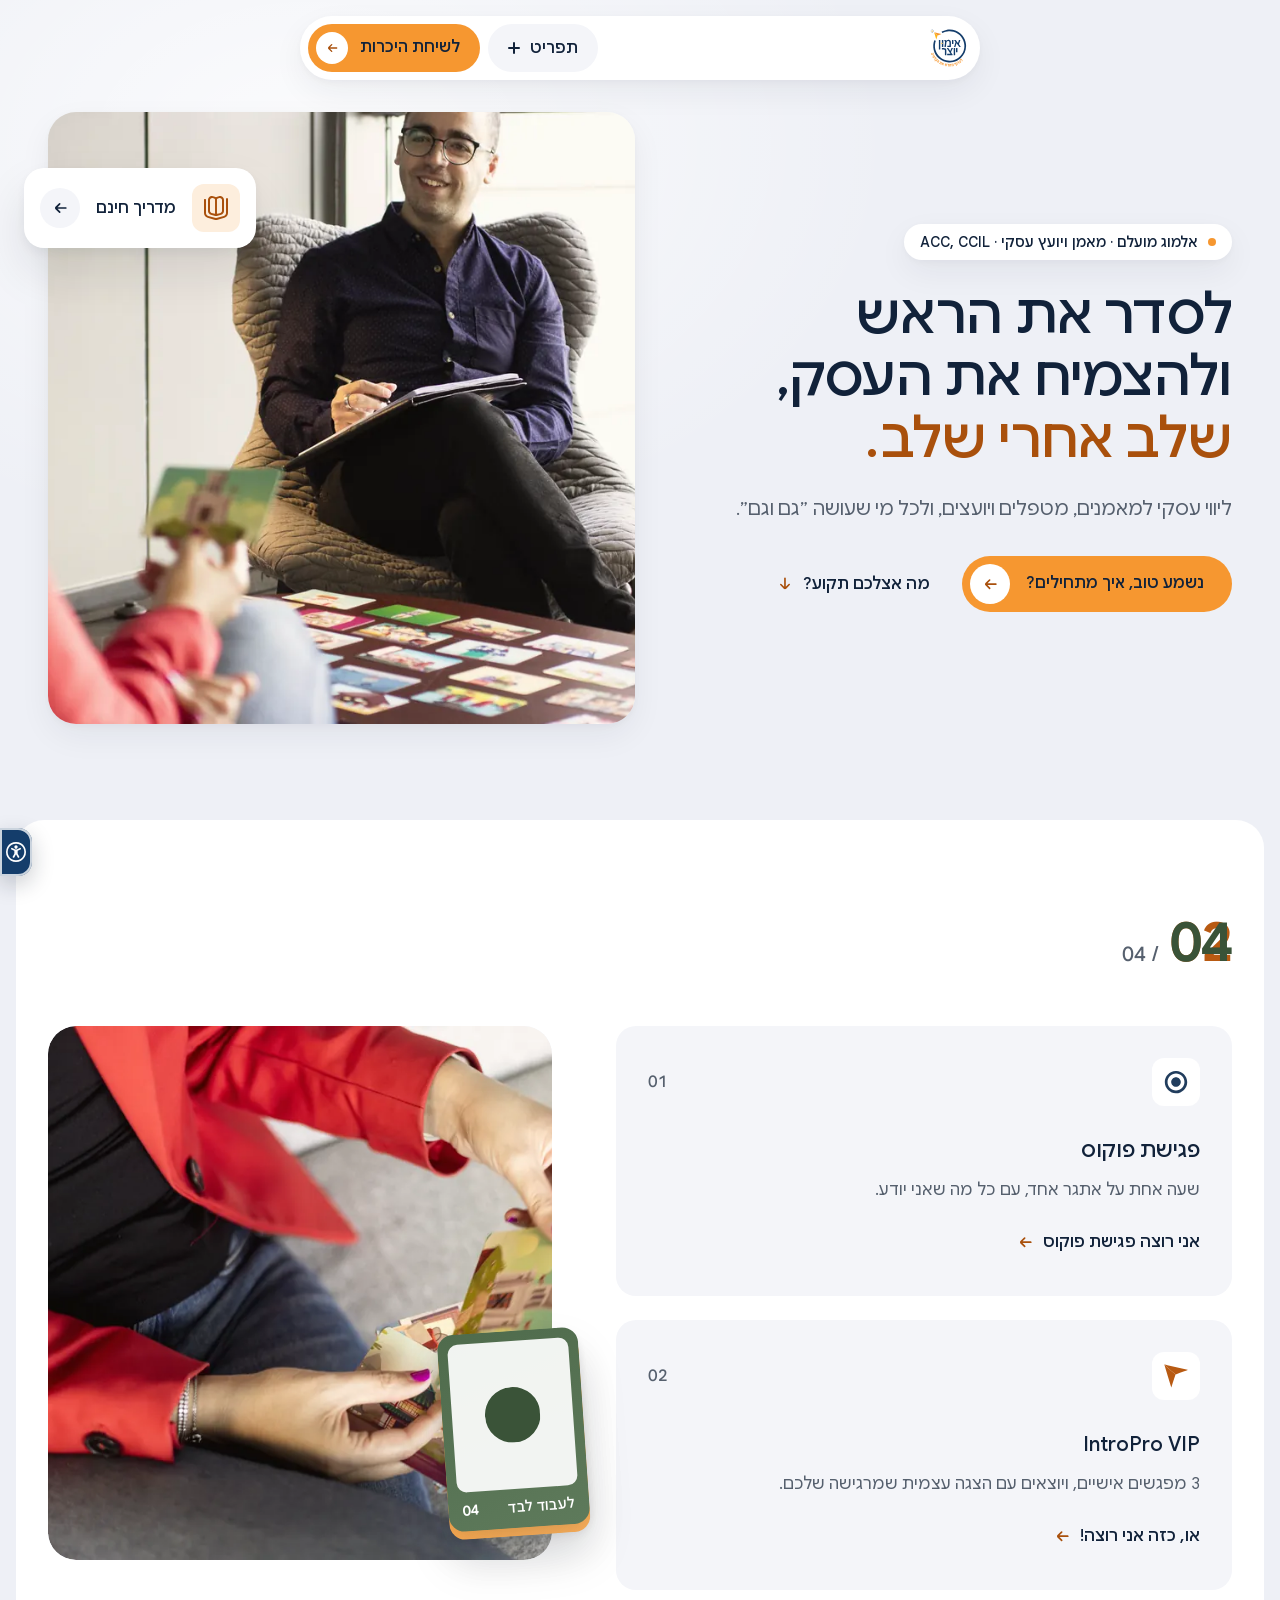
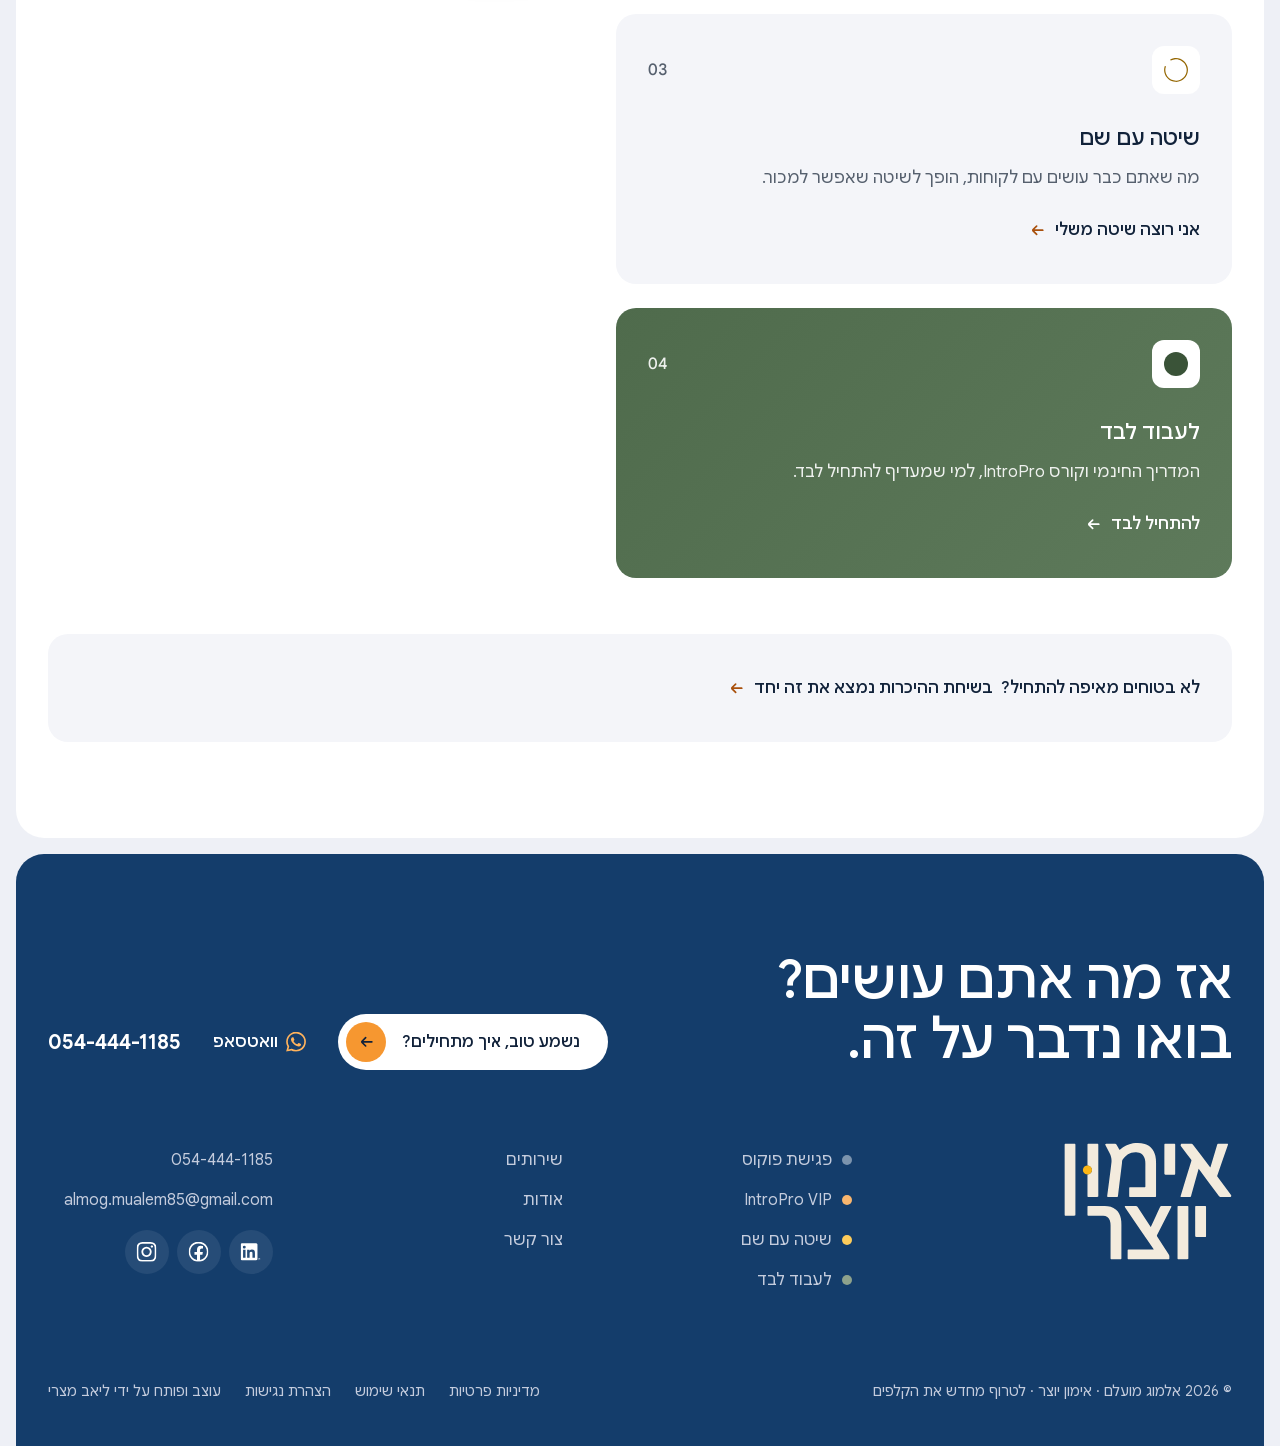
==== commit 30d3f34a: "sketch update 2026-11-04_1150 Co-Authored-By: Claude Opus 5.5 <noreply@anthropic.com>" ====
--- a/b/index.html
+++ b/b/index.html
@@ -11,7 +11,7 @@
 <link rel="preload" href="../assets/fonts/google-sans.woff2" as="font" type="font/woff2" crossorigin>
 <link rel="preload" as="image" href="../assets/img/session-smile-1600.webp" imagesrcset="../assets/img/session-smile-900.webp 900w, ../assets/img/session-smile-1600.webp 1600w" imagesizes="(max-width: 899px) 100vw, 52vw" fetchpriority="high">
 <script>if(matchMedia("(prefers-reduced-motion: no-preference)").matches)document.documentElement.classList.add("open-anim")</script>
-<link rel="stylesheet" href="assets/css/site.css?v=202611041149">
+<link rel="stylesheet" href="assets/css/site.css?v=202611041150">
 </head>
 <body>
 <!-- icons:start --><svg width="0" height="0" style="position:absolute" aria-hidden="true" focusable="false"><symbol id="i-access" viewBox="0 0 300 300"><path transform="translate(0 300) scale(1 -1)" d="M125 225Q125 235 132.5 242.5Q140 250 150.0 250.0Q160 250 167.5 242.5Q175 235 175.0 225.0Q175 215 167.5 207.5Q160 200 150.0 200.0Q140 200 132.5 207.5Q125 215 125 225ZM300 150Q300 109 280.0 74.5Q260 40 225.5 20.0Q191 0 150.0 0.0Q109 0 74.5 20.0Q40 40 20.0 74.5Q0 109 0.0 150.0Q0 191 20.0 225.5Q40 260 74.5 280.0Q109 300 150.0 300.0Q191 300 225.5 280.0Q260 260 280.0 225.5Q300 191 300 150ZM275 150Q275 184 258.0 212.5Q241 241 212.5 258.0Q184 275 150.0 275.0Q116 275 87.5 258.0Q59 241 42.0 212.5Q25 184 25.0 150.0Q25 116 42.0 87.5Q59 59 87.5 42.0Q116 25 150.0 25.0Q184 25 212.5 42.0Q241 59 258.0 87.5Q275 116 275 150ZM207 211 160 188H140L93 211Q88 213 83.5 211.5Q79 210 76.5 205.5Q74 201 75.5 196.0Q77 191 82 189L125 167V123L102 81Q99 77 100.5 72.0Q102 67 105.5 65.0Q109 63 113 63Q120 63 124 69L148 113H152L177 69Q180 62 187 63Q191 63 194.5 65.0Q198 67 199.5 72.0Q201 77 198 81L175 123V167L218 189Q223 191 224.5 196.0Q226 201 224.0 205.5Q222 210 217.0 211.5Q212 213 207 211Z"/></symbol><symbol id="i-arrow" viewBox="0 0 300 300"><path transform="translate(0 300) scale(1 -1)" d="M238 163H113L154 204Q157 207 157.0 212.5Q157 218 153.5 221.5Q150 225 145.0 225.0Q140 225 136 221L82 168Q75 160 75 150Q75 140 82 132L136 79Q141 74 148.0 75.5Q155 77 157.0 84.0Q159 91 154 96L113 138H238Q243 138 246.5 141.5Q250 145 250.0 150.0Q250 155 246.5 159.0Q243 163 238 163Z"/></symbol><symbol id="i-book" viewBox="0 0 300 300"><path transform="translate(0 300) scale(1 -1)" d="M300 263V87Q300 66 287.5 49.5Q275 33 255 27L171 3Q150 -3 129 3L45 27Q25 33 12.5 49.5Q0 66 0 87V250Q0 258 6.0 261.0Q12 264 18.5 261.0Q25 258 25 250V87Q25 75 32.5 64.5Q40 54 52 51L136 27Q150 23 164 27L248 51Q260 54 267.5 64.5Q275 75 275 87V263Q275 270 281.5 273.0Q288 276 294.0 273.0Q300 270 300 262ZM50 113V250Q50 262 55.0 272.5Q60 283 69.5 290.0Q79 297 90.5 299.0Q102 301 114 298L135 292Q144 290 150 284Q156 290 165 292L186 298Q201 303 216.0 297.5Q231 292 240.5 279.0Q250 266 250 250V113Q250 97 240.0 83.5Q230 70 214 65L171 53Q150 47 129 53L86 65Q70 70 60.0 83.5Q50 97 50 113ZM163 77Q185 83 207 89Q215 92 220.0 98.5Q225 105 225 113V250Q225 262 215.0 269.5Q205 277 193 274L172 268Q168 267 165.0 263.5Q162 260 162 256V77ZM75 113Q75 105 80.0 98.5Q85 92 93 89L138 77V256Q137 260 134.5 263.5Q132 267 128 268L107 274Q95 277 85.0 269.5Q75 262 75 250Z"/></symbol><symbol id="i-close" viewBox="0 0 300 300"><path transform="translate(0 300) scale(1 -1)" d="M225 225Q221 229 216.0 229.0Q211 229 207 225L150 168L93 225Q89 229 84.0 229.0Q79 229 75 225Q71 221 71.0 216.0Q71 211 75 207L132 150L75 93Q71 89 71.0 84.0Q71 79 75 75Q79 71 84.0 71.0Q89 71 93 75L150 132L207 75Q211 71 216.0 71.0Q221 71 225 75Q229 79 229.0 84.0Q229 89 225 93L168 150L225 207Q229 211 229.0 216.0Q229 221 225 225Z"/></symbol><symbol id="i-facebook" viewBox="0 0 300 300"><path transform="translate(0 300) scale(1 -1)" d="M150.0 301.0Q109.0 301.0 74.5 281.0Q40.0 261.0 20.0 226.5Q0.0 192.0 0.0 151.0Q0.0 150.74415588378906 0.0007787435897625983 150.4885711669922C0.0002597116690594703 150.32577514648438 0.0 150.1629180908203 0.0 150.0C0.0 149.8370819091797 0.0002597116690594703 149.67422485351562 0.0007787435897625983 149.5114288330078Q0.0015233985614031553 149.75582885742188 0.0029801928903907537 150.0Q0.24413901567459106 109.578857421875 20.0 75.5Q40.0 41.0 74.5 21.0Q99.09788513183594 6.740357398986816 127.0 2.647585153579712V1.7521942853927612C134.4979705810547 0.5984981656074524 142.17906188964844 0.0 150.0 0.0C157.82093811035156 0.0 165.5020294189453 0.5984981656074524 173.0 1.7521942853927612V2.647585153579712Q200.90211486816406 6.740357398986816 225.5 21.0Q260.0 41.0 280.0 75.5Q299.7555236816406 109.57827758789062 299.99700927734375 149.99871826171875Q299.99847412109375 149.75421142578125 299.99920654296875 149.51129150390625C299.9997253417969 149.67413330078125 300.0 149.8370361328125 300.0 150.0C300.0 150.1629638671875 299.9997253417969 150.32586669921875 299.99920654296875 150.488525390625Q300.0 150.74891662597656 300.0 151.0Q300.0 192.0 280.0 226.5Q260.0 261.0 225.5 281.0Q191.0 301.0 150.0 301.0ZM127.0 28.05915069580078Q106.0810775756836 31.916549682617188 87.5 43.0Q59.0 60.0 42.0 88.5Q25.0 117.0 25.0 151.0Q25.0 185.0 42.0 213.5Q59.0 242.0 87.5 259.0Q116.0 276.0 150.0 276.0Q184.0 276.0 212.5 259.0Q241.0 242.0 258.0 213.5Q275.0 185.0 275.0 151.0Q275.0 117.0 258.0 88.5Q241.0 60.0 212.5 43.0Q193.91891479492188 31.916549682617188 173.0 28.05915069580078V105.0H208.0L215.0 149.0H173.0V177.0Q173.0 187.0 179.0 193.5Q185.0 200.0 198.0 200.0H217.0V237.0L206.0 238.0Q193.0 240.0 183.0 240.0Q157.0 240.0 142.0 224.5Q127.0 209.0 127.0 182.0V149.0H89.0V105.0H127.0V28.05915069580078Z"/></symbol><symbol id="i-instagram" viewBox="0 0 300 300"><path transform="translate(0 300) scale(1 -1)" d="M150 273Q192 273 211 272Q241 271 256.0 256.0Q271 241 272 211Q273 192 273.0 150.0Q273 108 272 89Q271 59 256.0 44.0Q241 29 211 28Q192 27 150.0 27.0Q108 27 89 28Q59 29 44.0 44.0Q29 59 28 89Q27 108 27.0 150.0Q27 192 28 211Q29 241 44.0 256.0Q59 271 89 272Q108 273 150 273ZM150 300Q108 300 88 299Q48 297 25.5 274.5Q3 252 1 212Q0 192 0.0 150.0Q0 108 1 88Q3 48 25.5 25.5Q48 3 88 1Q108 0 150.0 0.0Q192 0 212 1Q252 3 274.5 25.5Q297 48 299 88Q300 108 300.0 150.0Q300 192 299 212Q297 252 274.5 274.5Q252 297 212 299Q192 300 150 300ZM150 227Q129 227 111.5 216.5Q94 206 83.5 188.5Q73 171 73.0 150.0Q73 129 83.5 111.5Q94 94 111.5 83.5Q129 73 150.0 73.0Q171 73 188.5 83.5Q206 94 216.5 111.5Q227 129 227.0 150.0Q227 171 216.5 188.5Q206 206 188.5 216.5Q171 227 150 227ZM150 100Q129 100 114.5 114.5Q100 129 100.0 150.0Q100 171 114.5 185.5Q129 200 150.0 200.0Q171 200 185.5 185.5Q200 171 200.0 150.0Q200 129 185.5 114.5Q171 100 150 100ZM212 230Q212 223 217.5 217.5Q223 212 230.5 212.0Q238 212 243.0 217.5Q248 223 248.0 230.5Q248 238 243.0 243.0Q238 248 230.5 248.0Q223 248 217.5 243.0Q212 238 212 230Z"/></symbol><symbol id="i-linkedin" viewBox="0 0 300 300"><path transform="translate(0 300) scale(1 -1)" d="M288 30H290L285 38Q290 38 290 43Q290 49 284 49H276V30H279V38H282ZM282 40H279V47H283Q287 47 287.0 43.5Q287 40 282 40ZM216 62H179V120Q179 135 176 142Q172 153 159.0 153.0Q146 153 140 143Q136 136 136 121V62H99V183H135V166Q141 176 150.5 181.0Q160 186 171 186Q197 186 208 169Q216 156 216 128ZM56 199Q47 199 41.0 205.5Q35 212 35.0 221.0Q35 230 41.0 236.5Q47 243 56.0 243.0Q65 243 71.5 236.5Q78 230 78.0 221.0Q78 212 71.5 205.5Q65 199 56 199ZM75 62H38V183H75ZM235 278H19Q11 278 5.5 272.5Q0 267 0 259V42Q0 35 5.5 29.5Q11 24 19 24H235Q243 24 248.5 29.5Q254 35 254 42V259Q254 267 248.5 272.5Q243 278 235 278ZM283 57Q275 57 270.0 52.0Q265 47 265.0 39.5Q265 32 270.5 27.0Q276 22 283.0 22.0Q290 22 295.0 27.5Q300 33 300.0 40.0Q300 47 295.0 52.0Q290 57 283 57ZM283 24Q277 24 272.0 28.5Q267 33 267.0 39.0Q267 45 271.5 49.5Q276 54 282.0 54.5Q288 55 292.5 50.5Q297 46 297 40V39Q298 33 293.5 28.5Q289 24 283 24Z"/></symbol><symbol id="i-mail" viewBox="0 0 300 300"><path transform="translate(0 300) scale(1 -1)" d="M238 288H63Q46 287 31.5 279.0Q17 271 8.5 256.5Q0 242 0 225V75Q0 58 8.5 43.5Q17 29 31.5 21.0Q46 13 62 12H238Q254 13 268.5 21.0Q283 29 291.5 43.5Q300 58 300 75V225Q300 242 291.5 256.5Q283 271 268.5 279.0Q254 287 238 288ZM63 263H238Q249 262 258.5 256.0Q268 250 272 239L177 143Q166 132 150.0 132.0Q134 132 123 143L28 239Q32 250 41.5 256.0Q51 262 62 262ZM238 38H63Q47 38 36.0 48.5Q25 59 25 75V206L106 126Q118 114 134.0 109.5Q150 105 166.0 109.5Q182 114 194 126L275 206V75Q275 59 264.0 48.5Q253 38 237 38Z"/></symbol><symbol id="i-phone" viewBox="0 0 300 300"><path transform="translate(0 300) scale(1 -1)" d="M163 288Q163 293 166.5 296.5Q170 300 175 300Q209 300 237.5 283.0Q266 266 283.0 237.5Q300 209 300 175Q300 170 296.5 166.0Q293 162 287.5 162.5Q282 163 278.5 166.5Q275 170 275 175Q275 202 261.5 225.0Q248 248 225.0 261.5Q202 275 175 275Q170 275 166.5 278.5Q163 282 163 287ZM175 225Q196 225 210.5 210.5Q225 196 225 175Q225 170 228.5 166.0Q232 162 237.5 162.5Q243 163 246.5 166.5Q250 170 250 175Q250 195 240.0 212.5Q230 230 212.5 240.0Q195 250 175 250Q170 250 166.5 246.5Q163 243 163.0 237.5Q163 232 166.5 228.5Q170 225 175 225ZM289 91Q300 79 300.0 63.0Q300 47 289 36L277 23Q248 -5 202 2Q161 8 116 40Q72 71 41 115Q8 160 2 201Q-5 247 22 277L37 289Q48 300 64.0 300.0Q80 300 91 289L114 258Q125 247 125.0 231.5Q125 216 114 205L100 186Q112 157 134.5 134.5Q157 112 186 100L205 114Q216 125 231.5 125.0Q247 125 258 114ZM271 73Q256 84 241 96Q237 100 231.5 100.0Q226 100 222 96L196 76Q191 71 184 74Q146 88 117.0 117.0Q88 146 74 184Q71 191 76 196L96 222Q100 226 100.0 231.5Q100 237 96 241L73 271Q69 275 63.5 275.0Q58 275 54 271L39 258Q19 234 28 196Q36 162 65 125Q92 89 129.5 62.0Q167 35 201 28Q238 20 259 40L270 53Q275 57 275.0 62.5Q275 68 271 73Z"/></symbol><symbol id="i-whatsapp" viewBox="0 0 300 300"><path transform="translate(0 300) scale(1 -1)" d="M256 256Q235 277 207.5 288.5Q180 300 151 300Q110 300 76.0 280.0Q42 260 22.0 226.0Q2 192 2.0 151.5Q2 111 22 77L1 0L80 21Q113 3 151 3Q191 3 225.0 23.0Q259 43 279.0 77.0Q299 111 299 151Q299 181 288.0 208.0Q277 235 256 256ZM151 28Q117 28 88 45L83 48L36 35L49 81L46 86Q27 116 27.0 150.5Q27 185 43.5 213.5Q60 242 88.5 258.5Q117 275 151 275Q175 275 198.0 265.5Q221 256 238.5 238.5Q256 221 265.0 198.5Q274 176 274 151Q274 118 257.5 89.5Q241 61 212.5 44.5Q184 28 151 28ZM218 120Q198 131 194.0 132.0Q190 133 188.0 133.0Q186 133 185 130Q181 126 173 116Q170 112 165 115L162 116Q147 123 135.0 133.5Q123 144 114 159Q113 162 113.5 163.5Q114 165 116 167L121 173Q123 175 125 178V179Q127 182 125 186L113 214Q112 218 110.0 219.0Q108 220 106 220H98Q92 220 88 215H87Q82 209 80 204Q75 195 75.0 184.0Q75 173 82 159Q85 152 90 146L91 145Q100 132 111 121Q132 99 154 90Q163 86 174.0 82.5Q185 79 198 81Q204 81 212.5 86.5Q221 92 223.0 98.0Q225 104 225.5 109.0Q226 114 225.5 115.5Q225 117 220 119Z"/></symbol><symbol id="s-dot" viewBox="0 0 100 100"><circle cx="50" cy="50" r="50"/></symbol><symbol id="s-plane" viewBox="472.77 391.74 354.06 348.67"><path fill-rule="nonzero" d="M641.23 546.07 C639.41 540.92 634.84 538.09 631.17 534.63 C622.59 526.58 613.60 518.96 604.87 511.06 C586.66 494.58 568.49 478.07 550.35 461.51 C540.91 452.89 531.66 444.07 522.20 435.47 C509.43 423.87 496.53 412.42 483.74 400.85 C482.03 399.30 480.60 397.45 479.04 395.74 C493.77 399.09 508.52 402.36 523.23 405.82 C621.89 429.07 720.54 452.36 819.20 475.64 C820.44 475.93 821.94 475.69 822.83 477.45 C805.52 483.88 788.25 490.31 770.98 496.71 C729.36 512.13 687.75 527.53 646.13 542.95 C644.28 543.64 642.34 544.20 641.23 546.07"/><path fill-rule="nonzero" d="M641.23 546.07 C635.14 565.35 629.12 584.64 622.96 603.89 C609.32 646.51 595.62 689.11 581.93 731.72 C581.54 732.93 581.04 734.11 580.16 736.40 C577.31 727.12 574.71 718.81 572.21 710.47 C541.34 607.79 510.47 505.11 479.71 402.39 C479.10 400.35 476.77 398.18 479.04 395.74 C480.60 397.45 482.03 399.30 483.74 400.85 C496.53 412.42 509.43 423.87 522.20 435.47 C531.66 444.07 540.91 452.89 550.35 461.51 C568.49 478.07 586.66 494.58 604.87 511.06 C613.60 518.96 622.59 526.58 631.17 534.63 C634.84 538.09 639.41 540.92 641.23 546.07"/></symbol><symbol id="s-plane-bottom" viewBox="472.77 391.74 354.06 348.67"><path fill-rule="nonzero" d="M641.23 546.07 C635.14 565.35 629.12 584.64 622.96 603.89 C609.32 646.51 595.62 689.11 581.93 731.72 C581.54 732.93 581.04 734.11 580.16 736.40 C577.31 727.12 574.71 718.81 572.21 710.47 C541.34 607.79 510.47 505.11 479.71 402.39 C479.10 400.35 476.77 398.18 479.04 395.74 C480.60 397.45 482.03 399.30 483.74 400.85 C496.53 412.42 509.43 423.87 522.20 435.47 C531.66 444.07 540.91 452.89 550.35 461.51 C568.49 478.07 586.66 494.58 604.87 511.06 C613.60 518.96 622.59 526.58 631.17 534.63 C634.84 538.09 639.41 540.92 641.23 546.07"/></symbol><symbol id="s-plane-top" viewBox="472.77 391.74 354.06 348.67"><path fill-rule="nonzero" d="M641.23 546.07 C639.41 540.92 634.84 538.09 631.17 534.63 C622.59 526.58 613.60 518.96 604.87 511.06 C586.66 494.58 568.49 478.07 550.35 461.51 C540.91 452.89 531.66 444.07 522.20 435.47 C509.43 423.87 496.53 412.42 483.74 400.85 C482.03 399.30 480.60 397.45 479.04 395.74 C493.77 399.09 508.52 402.36 523.23 405.82 C621.89 429.07 720.54 452.36 819.20 475.64 C820.44 475.93 821.94 475.69 822.83 477.45 C805.52 483.88 788.25 490.31 770.98 496.71 C729.36 512.13 687.75 527.53 646.13 542.95 C644.28 543.64 642.34 544.20 641.23 546.07"/></symbol><symbol id="s-ring" viewBox="428.83 257.79 1564.01 1563.47"><path fill-rule="nonzero" d="M1988.83 1039.50 C1984.05 1268.78 1899.09 1462.41 1728.93 1617.05 C1628.55 1708.27 1510.80 1767.14 1378.37 1796.36 C1310.68 1811.29 1242.09 1817.26 1172.86 1813.38 C996.75 1803.51 840.96 1741.70 707.00 1627.02 C581.18 1519.31 498.61 1384.21 458.54 1223.46 C439.67 1147.79 432.83 1070.86 437.32 993.01 C441.63 918.45 456.39 845.98 481.73 775.68 C483.03 772.09 484.16 771.22 487.94 772.65 C510.03 780.97 532.17 789.14 554.42 796.99 C558.85 798.56 557.92 800.59 556.81 803.62 C541.78 844.84 531.04 887.19 524.32 930.51 C517.18 976.56 514.63 1022.89 516.82 1069.49 C520.01 1137.61 532.60 1203.87 555.03 1268.26 C632.34 1490.15 819.37 1659.54 1047.91 1714.84 C1114.10 1730.85 1181.17 1737.13 1249.13 1733.44 C1543.42 1717.47 1794.34 1520.07 1879.44 1237.59 C1902.27 1161.79 1911.54 1084.24 1907.67 1005.22 C1892.85 702.84 1686.77 446.40 1394.53 366.42 C1323.76 347.06 1251.66 339.35 1178.44 343.09 C1071.41 348.56 970.67 376.71 876.67 428.39 C873.41 430.18 871.93 430.21 869.97 426.65 C858.62 405.94 847.03 385.35 835.38 364.81 C833.76 361.95 833.70 360.57 836.92 358.80 C904.86 321.43 976.76 294.77 1052.64 278.88 C1106.28 267.64 1160.54 261.79 1215.34 262.36 C1406.41 264.35 1575.08 327.25 1719.90 451.70 C1839.60 554.56 1919.64 683.21 1961.45 835.46 C1973.37 878.87 1981.06 923.09 1985.13 967.95 C1987.28 991.70 1988.21 1015.49 1988.83 1039.50"/></symbol><symbol id="s-target" viewBox="318.49 262.31 140.08 141.13"><path fill-rule="nonzero" d="M338.74 333.18 C338.57 360.75 360.64 382.90 388.42 383.04 C416.03 383.17 438.17 361.10 438.27 333.36 C438.37 305.71 416.41 283.67 388.60 283.50 C361.06 283.32 338.91 305.39 338.74 333.18 M388.75 267.69 C422.70 266.31 454.57 296.45 454.42 333.76 C454.28 367.76 425.13 399.44 387.77 399.16 C354.04 398.91 322.49 369.93 322.63 332.78 C322.76 298.77 351.97 266.36 388.75 267.69"/><path fill-rule="nonzero" d="M360.25 333.42 C360.17 318.04 373.06 305.07 388.49 305.01 C403.81 304.95 416.79 317.97 416.76 333.37 C416.72 348.57 404.11 361.25 388.78 361.52 C373.53 361.79 360.33 348.79 360.25 333.42"/></symbol><symbol id="i-chat" viewBox="0 0 300 300"><path fill-rule="evenodd" d="M70 40H230A40 40 0 0 1 270 80V180A40 40 0 0 1 230 220H140L80 268V220H70A40 40 0 0 1 30 180V80A40 40 0 0 1 70 40ZM84 130A16 16 0 1 0 116 130A16 16 0 1 0 84 130ZM134 130A16 16 0 1 0 166 130A16 16 0 1 0 134 130ZM184 130A16 16 0 1 0 216 130A16 16 0 1 0 184 130Z"/></symbol><symbol id="i-moon" viewBox="0 0 300 300"><path d="M137.8 41.1A110 110 0 1 0 256.7 186.5A95 95 0 0 1 137.8 41.1Z"/></symbol></svg><!-- icons:end -->
@@ -197,8 +197,8 @@
 
 <a class="fab fab-a11y" href="../accessibility/" aria-label="התאמות תצוגה"><svg class="ic" aria-hidden="true" focusable="false"><use href="#i-access"/></svg></a>
 
-<script src="assets/js/site.js?v=202611041149" defer></script>
-<script src="../assets/js/a11y.js?v=202611041149" defer></script>
+<script src="assets/js/site.js?v=202611041150" defer></script>
+<script src="../assets/js/a11y.js?v=202611041150" defer></script>
 <script src="https://crm.liavmatzri.co.il/review.js" defer></script>
 </body>
 </html>
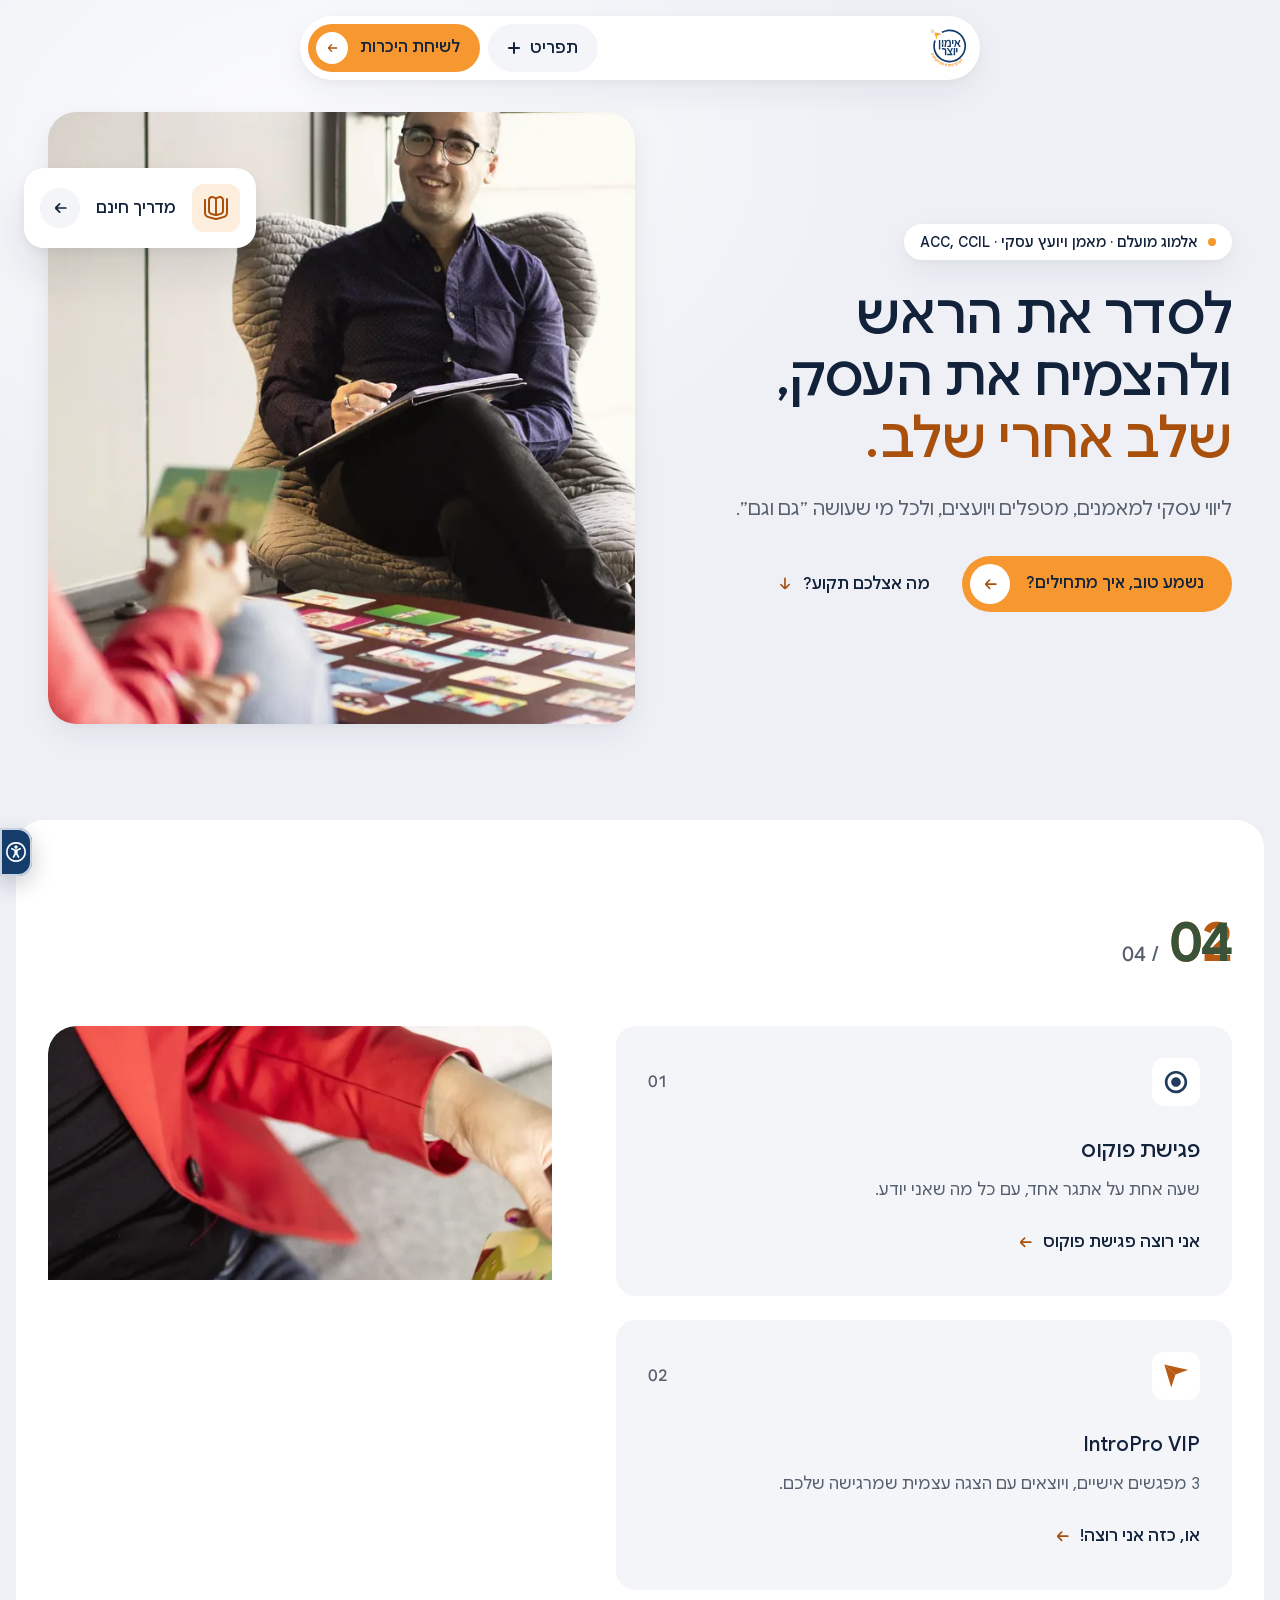
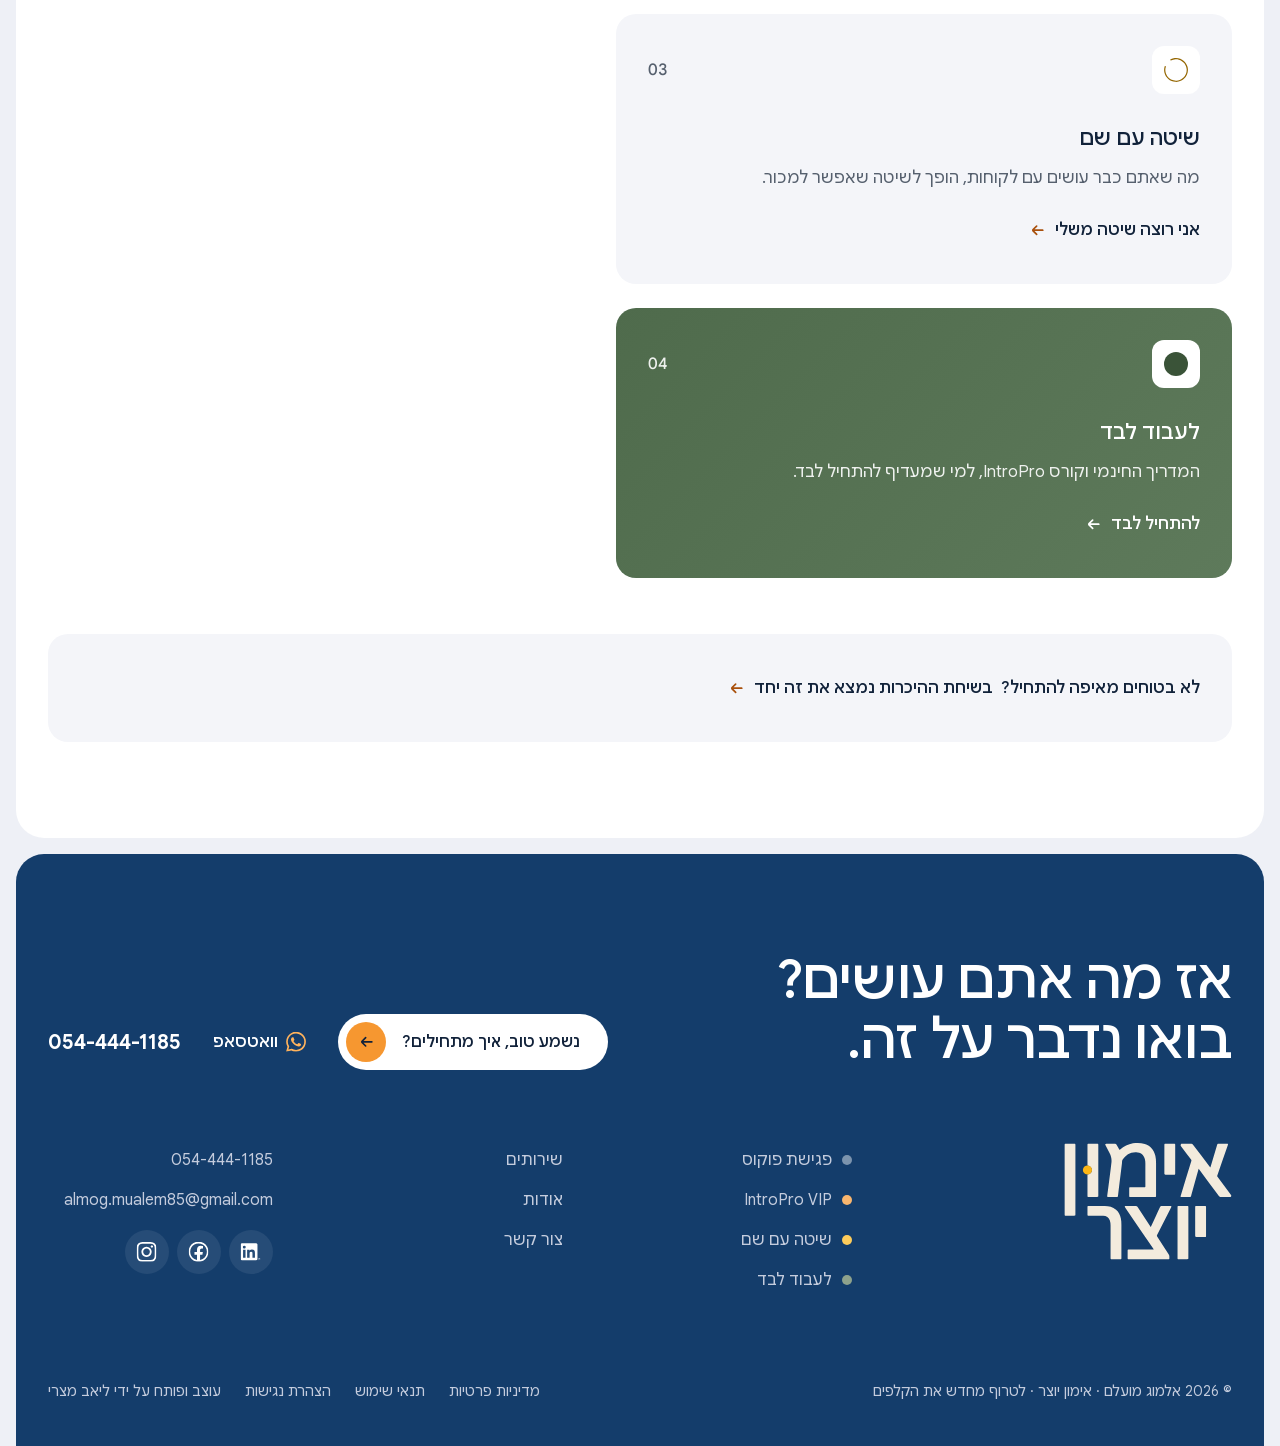
==== commit e11a5e31: "sketch update 2026-11-04_1154 Co-Authored-By: Claude Opus 5.5 <noreply@anthropic.com>" ====
--- a/b/index.html
+++ b/b/index.html
@@ -11,7 +11,7 @@
 <link rel="preload" href="../assets/fonts/google-sans.woff2" as="font" type="font/woff2" crossorigin>
 <link rel="preload" as="image" href="../assets/img/session-smile-1600.webp" imagesrcset="../assets/img/session-smile-900.webp 900w, ../assets/img/session-smile-1600.webp 1600w" imagesizes="(max-width: 899px) 100vw, 52vw" fetchpriority="high">
 <script>if(matchMedia("(prefers-reduced-motion: no-preference)").matches)document.documentElement.classList.add("open-anim")</script>
-<link rel="stylesheet" href="assets/css/site.css?v=202611041150">
+<link rel="stylesheet" href="assets/css/site.css?v=202611041154">
 </head>
 <body>
 <!-- icons:start --><svg width="0" height="0" style="position:absolute" aria-hidden="true" focusable="false"><symbol id="i-access" viewBox="0 0 300 300"><path transform="translate(0 300) scale(1 -1)" d="M125 225Q125 235 132.5 242.5Q140 250 150.0 250.0Q160 250 167.5 242.5Q175 235 175.0 225.0Q175 215 167.5 207.5Q160 200 150.0 200.0Q140 200 132.5 207.5Q125 215 125 225ZM300 150Q300 109 280.0 74.5Q260 40 225.5 20.0Q191 0 150.0 0.0Q109 0 74.5 20.0Q40 40 20.0 74.5Q0 109 0.0 150.0Q0 191 20.0 225.5Q40 260 74.5 280.0Q109 300 150.0 300.0Q191 300 225.5 280.0Q260 260 280.0 225.5Q300 191 300 150ZM275 150Q275 184 258.0 212.5Q241 241 212.5 258.0Q184 275 150.0 275.0Q116 275 87.5 258.0Q59 241 42.0 212.5Q25 184 25.0 150.0Q25 116 42.0 87.5Q59 59 87.5 42.0Q116 25 150.0 25.0Q184 25 212.5 42.0Q241 59 258.0 87.5Q275 116 275 150ZM207 211 160 188H140L93 211Q88 213 83.5 211.5Q79 210 76.5 205.5Q74 201 75.5 196.0Q77 191 82 189L125 167V123L102 81Q99 77 100.5 72.0Q102 67 105.5 65.0Q109 63 113 63Q120 63 124 69L148 113H152L177 69Q180 62 187 63Q191 63 194.5 65.0Q198 67 199.5 72.0Q201 77 198 81L175 123V167L218 189Q223 191 224.5 196.0Q226 201 224.0 205.5Q222 210 217.0 211.5Q212 213 207 211Z"/></symbol><symbol id="i-arrow" viewBox="0 0 300 300"><path transform="translate(0 300) scale(1 -1)" d="M238 163H113L154 204Q157 207 157.0 212.5Q157 218 153.5 221.5Q150 225 145.0 225.0Q140 225 136 221L82 168Q75 160 75 150Q75 140 82 132L136 79Q141 74 148.0 75.5Q155 77 157.0 84.0Q159 91 154 96L113 138H238Q243 138 246.5 141.5Q250 145 250.0 150.0Q250 155 246.5 159.0Q243 163 238 163Z"/></symbol><symbol id="i-book" viewBox="0 0 300 300"><path transform="translate(0 300) scale(1 -1)" d="M300 263V87Q300 66 287.5 49.5Q275 33 255 27L171 3Q150 -3 129 3L45 27Q25 33 12.5 49.5Q0 66 0 87V250Q0 258 6.0 261.0Q12 264 18.5 261.0Q25 258 25 250V87Q25 75 32.5 64.5Q40 54 52 51L136 27Q150 23 164 27L248 51Q260 54 267.5 64.5Q275 75 275 87V263Q275 270 281.5 273.0Q288 276 294.0 273.0Q300 270 300 262ZM50 113V250Q50 262 55.0 272.5Q60 283 69.5 290.0Q79 297 90.5 299.0Q102 301 114 298L135 292Q144 290 150 284Q156 290 165 292L186 298Q201 303 216.0 297.5Q231 292 240.5 279.0Q250 266 250 250V113Q250 97 240.0 83.5Q230 70 214 65L171 53Q150 47 129 53L86 65Q70 70 60.0 83.5Q50 97 50 113ZM163 77Q185 83 207 89Q215 92 220.0 98.5Q225 105 225 113V250Q225 262 215.0 269.5Q205 277 193 274L172 268Q168 267 165.0 263.5Q162 260 162 256V77ZM75 113Q75 105 80.0 98.5Q85 92 93 89L138 77V256Q137 260 134.5 263.5Q132 267 128 268L107 274Q95 277 85.0 269.5Q75 262 75 250Z"/></symbol><symbol id="i-close" viewBox="0 0 300 300"><path transform="translate(0 300) scale(1 -1)" d="M225 225Q221 229 216.0 229.0Q211 229 207 225L150 168L93 225Q89 229 84.0 229.0Q79 229 75 225Q71 221 71.0 216.0Q71 211 75 207L132 150L75 93Q71 89 71.0 84.0Q71 79 75 75Q79 71 84.0 71.0Q89 71 93 75L150 132L207 75Q211 71 216.0 71.0Q221 71 225 75Q229 79 229.0 84.0Q229 89 225 93L168 150L225 207Q229 211 229.0 216.0Q229 221 225 225Z"/></symbol><symbol id="i-facebook" viewBox="0 0 300 300"><path transform="translate(0 300) scale(1 -1)" d="M150.0 301.0Q109.0 301.0 74.5 281.0Q40.0 261.0 20.0 226.5Q0.0 192.0 0.0 151.0Q0.0 150.74415588378906 0.0007787435897625983 150.4885711669922C0.0002597116690594703 150.32577514648438 0.0 150.1629180908203 0.0 150.0C0.0 149.8370819091797 0.0002597116690594703 149.67422485351562 0.0007787435897625983 149.5114288330078Q0.0015233985614031553 149.75582885742188 0.0029801928903907537 150.0Q0.24413901567459106 109.578857421875 20.0 75.5Q40.0 41.0 74.5 21.0Q99.09788513183594 6.740357398986816 127.0 2.647585153579712V1.7521942853927612C134.4979705810547 0.5984981656074524 142.17906188964844 0.0 150.0 0.0C157.82093811035156 0.0 165.5020294189453 0.5984981656074524 173.0 1.7521942853927612V2.647585153579712Q200.90211486816406 6.740357398986816 225.5 21.0Q260.0 41.0 280.0 75.5Q299.7555236816406 109.57827758789062 299.99700927734375 149.99871826171875Q299.99847412109375 149.75421142578125 299.99920654296875 149.51129150390625C299.9997253417969 149.67413330078125 300.0 149.8370361328125 300.0 150.0C300.0 150.1629638671875 299.9997253417969 150.32586669921875 299.99920654296875 150.488525390625Q300.0 150.74891662597656 300.0 151.0Q300.0 192.0 280.0 226.5Q260.0 261.0 225.5 281.0Q191.0 301.0 150.0 301.0ZM127.0 28.05915069580078Q106.0810775756836 31.916549682617188 87.5 43.0Q59.0 60.0 42.0 88.5Q25.0 117.0 25.0 151.0Q25.0 185.0 42.0 213.5Q59.0 242.0 87.5 259.0Q116.0 276.0 150.0 276.0Q184.0 276.0 212.5 259.0Q241.0 242.0 258.0 213.5Q275.0 185.0 275.0 151.0Q275.0 117.0 258.0 88.5Q241.0 60.0 212.5 43.0Q193.91891479492188 31.916549682617188 173.0 28.05915069580078V105.0H208.0L215.0 149.0H173.0V177.0Q173.0 187.0 179.0 193.5Q185.0 200.0 198.0 200.0H217.0V237.0L206.0 238.0Q193.0 240.0 183.0 240.0Q157.0 240.0 142.0 224.5Q127.0 209.0 127.0 182.0V149.0H89.0V105.0H127.0V28.05915069580078Z"/></symbol><symbol id="i-instagram" viewBox="0 0 300 300"><path transform="translate(0 300) scale(1 -1)" d="M150 273Q192 273 211 272Q241 271 256.0 256.0Q271 241 272 211Q273 192 273.0 150.0Q273 108 272 89Q271 59 256.0 44.0Q241 29 211 28Q192 27 150.0 27.0Q108 27 89 28Q59 29 44.0 44.0Q29 59 28 89Q27 108 27.0 150.0Q27 192 28 211Q29 241 44.0 256.0Q59 271 89 272Q108 273 150 273ZM150 300Q108 300 88 299Q48 297 25.5 274.5Q3 252 1 212Q0 192 0.0 150.0Q0 108 1 88Q3 48 25.5 25.5Q48 3 88 1Q108 0 150.0 0.0Q192 0 212 1Q252 3 274.5 25.5Q297 48 299 88Q300 108 300.0 150.0Q300 192 299 212Q297 252 274.5 274.5Q252 297 212 299Q192 300 150 300ZM150 227Q129 227 111.5 216.5Q94 206 83.5 188.5Q73 171 73.0 150.0Q73 129 83.5 111.5Q94 94 111.5 83.5Q129 73 150.0 73.0Q171 73 188.5 83.5Q206 94 216.5 111.5Q227 129 227.0 150.0Q227 171 216.5 188.5Q206 206 188.5 216.5Q171 227 150 227ZM150 100Q129 100 114.5 114.5Q100 129 100.0 150.0Q100 171 114.5 185.5Q129 200 150.0 200.0Q171 200 185.5 185.5Q200 171 200.0 150.0Q200 129 185.5 114.5Q171 100 150 100ZM212 230Q212 223 217.5 217.5Q223 212 230.5 212.0Q238 212 243.0 217.5Q248 223 248.0 230.5Q248 238 243.0 243.0Q238 248 230.5 248.0Q223 248 217.5 243.0Q212 238 212 230Z"/></symbol><symbol id="i-linkedin" viewBox="0 0 300 300"><path transform="translate(0 300) scale(1 -1)" d="M288 30H290L285 38Q290 38 290 43Q290 49 284 49H276V30H279V38H282ZM282 40H279V47H283Q287 47 287.0 43.5Q287 40 282 40ZM216 62H179V120Q179 135 176 142Q172 153 159.0 153.0Q146 153 140 143Q136 136 136 121V62H99V183H135V166Q141 176 150.5 181.0Q160 186 171 186Q197 186 208 169Q216 156 216 128ZM56 199Q47 199 41.0 205.5Q35 212 35.0 221.0Q35 230 41.0 236.5Q47 243 56.0 243.0Q65 243 71.5 236.5Q78 230 78.0 221.0Q78 212 71.5 205.5Q65 199 56 199ZM75 62H38V183H75ZM235 278H19Q11 278 5.5 272.5Q0 267 0 259V42Q0 35 5.5 29.5Q11 24 19 24H235Q243 24 248.5 29.5Q254 35 254 42V259Q254 267 248.5 272.5Q243 278 235 278ZM283 57Q275 57 270.0 52.0Q265 47 265.0 39.5Q265 32 270.5 27.0Q276 22 283.0 22.0Q290 22 295.0 27.5Q300 33 300.0 40.0Q300 47 295.0 52.0Q290 57 283 57ZM283 24Q277 24 272.0 28.5Q267 33 267.0 39.0Q267 45 271.5 49.5Q276 54 282.0 54.5Q288 55 292.5 50.5Q297 46 297 40V39Q298 33 293.5 28.5Q289 24 283 24Z"/></symbol><symbol id="i-mail" viewBox="0 0 300 300"><path transform="translate(0 300) scale(1 -1)" d="M238 288H63Q46 287 31.5 279.0Q17 271 8.5 256.5Q0 242 0 225V75Q0 58 8.5 43.5Q17 29 31.5 21.0Q46 13 62 12H238Q254 13 268.5 21.0Q283 29 291.5 43.5Q300 58 300 75V225Q300 242 291.5 256.5Q283 271 268.5 279.0Q254 287 238 288ZM63 263H238Q249 262 258.5 256.0Q268 250 272 239L177 143Q166 132 150.0 132.0Q134 132 123 143L28 239Q32 250 41.5 256.0Q51 262 62 262ZM238 38H63Q47 38 36.0 48.5Q25 59 25 75V206L106 126Q118 114 134.0 109.5Q150 105 166.0 109.5Q182 114 194 126L275 206V75Q275 59 264.0 48.5Q253 38 237 38Z"/></symbol><symbol id="i-phone" viewBox="0 0 300 300"><path transform="translate(0 300) scale(1 -1)" d="M163 288Q163 293 166.5 296.5Q170 300 175 300Q209 300 237.5 283.0Q266 266 283.0 237.5Q300 209 300 175Q300 170 296.5 166.0Q293 162 287.5 162.5Q282 163 278.5 166.5Q275 170 275 175Q275 202 261.5 225.0Q248 248 225.0 261.5Q202 275 175 275Q170 275 166.5 278.5Q163 282 163 287ZM175 225Q196 225 210.5 210.5Q225 196 225 175Q225 170 228.5 166.0Q232 162 237.5 162.5Q243 163 246.5 166.5Q250 170 250 175Q250 195 240.0 212.5Q230 230 212.5 240.0Q195 250 175 250Q170 250 166.5 246.5Q163 243 163.0 237.5Q163 232 166.5 228.5Q170 225 175 225ZM289 91Q300 79 300.0 63.0Q300 47 289 36L277 23Q248 -5 202 2Q161 8 116 40Q72 71 41 115Q8 160 2 201Q-5 247 22 277L37 289Q48 300 64.0 300.0Q80 300 91 289L114 258Q125 247 125.0 231.5Q125 216 114 205L100 186Q112 157 134.5 134.5Q157 112 186 100L205 114Q216 125 231.5 125.0Q247 125 258 114ZM271 73Q256 84 241 96Q237 100 231.5 100.0Q226 100 222 96L196 76Q191 71 184 74Q146 88 117.0 117.0Q88 146 74 184Q71 191 76 196L96 222Q100 226 100.0 231.5Q100 237 96 241L73 271Q69 275 63.5 275.0Q58 275 54 271L39 258Q19 234 28 196Q36 162 65 125Q92 89 129.5 62.0Q167 35 201 28Q238 20 259 40L270 53Q275 57 275.0 62.5Q275 68 271 73Z"/></symbol><symbol id="i-whatsapp" viewBox="0 0 300 300"><path transform="translate(0 300) scale(1 -1)" d="M256 256Q235 277 207.5 288.5Q180 300 151 300Q110 300 76.0 280.0Q42 260 22.0 226.0Q2 192 2.0 151.5Q2 111 22 77L1 0L80 21Q113 3 151 3Q191 3 225.0 23.0Q259 43 279.0 77.0Q299 111 299 151Q299 181 288.0 208.0Q277 235 256 256ZM151 28Q117 28 88 45L83 48L36 35L49 81L46 86Q27 116 27.0 150.5Q27 185 43.5 213.5Q60 242 88.5 258.5Q117 275 151 275Q175 275 198.0 265.5Q221 256 238.5 238.5Q256 221 265.0 198.5Q274 176 274 151Q274 118 257.5 89.5Q241 61 212.5 44.5Q184 28 151 28ZM218 120Q198 131 194.0 132.0Q190 133 188.0 133.0Q186 133 185 130Q181 126 173 116Q170 112 165 115L162 116Q147 123 135.0 133.5Q123 144 114 159Q113 162 113.5 163.5Q114 165 116 167L121 173Q123 175 125 178V179Q127 182 125 186L113 214Q112 218 110.0 219.0Q108 220 106 220H98Q92 220 88 215H87Q82 209 80 204Q75 195 75.0 184.0Q75 173 82 159Q85 152 90 146L91 145Q100 132 111 121Q132 99 154 90Q163 86 174.0 82.5Q185 79 198 81Q204 81 212.5 86.5Q221 92 223.0 98.0Q225 104 225.5 109.0Q226 114 225.5 115.5Q225 117 220 119Z"/></symbol><symbol id="s-dot" viewBox="0 0 100 100"><circle cx="50" cy="50" r="50"/></symbol><symbol id="s-plane" viewBox="472.77 391.74 354.06 348.67"><path fill-rule="nonzero" d="M641.23 546.07 C639.41 540.92 634.84 538.09 631.17 534.63 C622.59 526.58 613.60 518.96 604.87 511.06 C586.66 494.58 568.49 478.07 550.35 461.51 C540.91 452.89 531.66 444.07 522.20 435.47 C509.43 423.87 496.53 412.42 483.74 400.85 C482.03 399.30 480.60 397.45 479.04 395.74 C493.77 399.09 508.52 402.36 523.23 405.82 C621.89 429.07 720.54 452.36 819.20 475.64 C820.44 475.93 821.94 475.69 822.83 477.45 C805.52 483.88 788.25 490.31 770.98 496.71 C729.36 512.13 687.75 527.53 646.13 542.95 C644.28 543.64 642.34 544.20 641.23 546.07"/><path fill-rule="nonzero" d="M641.23 546.07 C635.14 565.35 629.12 584.64 622.96 603.89 C609.32 646.51 595.62 689.11 581.93 731.72 C581.54 732.93 581.04 734.11 580.16 736.40 C577.31 727.12 574.71 718.81 572.21 710.47 C541.34 607.79 510.47 505.11 479.71 402.39 C479.10 400.35 476.77 398.18 479.04 395.74 C480.60 397.45 482.03 399.30 483.74 400.85 C496.53 412.42 509.43 423.87 522.20 435.47 C531.66 444.07 540.91 452.89 550.35 461.51 C568.49 478.07 586.66 494.58 604.87 511.06 C613.60 518.96 622.59 526.58 631.17 534.63 C634.84 538.09 639.41 540.92 641.23 546.07"/></symbol><symbol id="s-plane-bottom" viewBox="472.77 391.74 354.06 348.67"><path fill-rule="nonzero" d="M641.23 546.07 C635.14 565.35 629.12 584.64 622.96 603.89 C609.32 646.51 595.62 689.11 581.93 731.72 C581.54 732.93 581.04 734.11 580.16 736.40 C577.31 727.12 574.71 718.81 572.21 710.47 C541.34 607.79 510.47 505.11 479.71 402.39 C479.10 400.35 476.77 398.18 479.04 395.74 C480.60 397.45 482.03 399.30 483.74 400.85 C496.53 412.42 509.43 423.87 522.20 435.47 C531.66 444.07 540.91 452.89 550.35 461.51 C568.49 478.07 586.66 494.58 604.87 511.06 C613.60 518.96 622.59 526.58 631.17 534.63 C634.84 538.09 639.41 540.92 641.23 546.07"/></symbol><symbol id="s-plane-top" viewBox="472.77 391.74 354.06 348.67"><path fill-rule="nonzero" d="M641.23 546.07 C639.41 540.92 634.84 538.09 631.17 534.63 C622.59 526.58 613.60 518.96 604.87 511.06 C586.66 494.58 568.49 478.07 550.35 461.51 C540.91 452.89 531.66 444.07 522.20 435.47 C509.43 423.87 496.53 412.42 483.74 400.85 C482.03 399.30 480.60 397.45 479.04 395.74 C493.77 399.09 508.52 402.36 523.23 405.82 C621.89 429.07 720.54 452.36 819.20 475.64 C820.44 475.93 821.94 475.69 822.83 477.45 C805.52 483.88 788.25 490.31 770.98 496.71 C729.36 512.13 687.75 527.53 646.13 542.95 C644.28 543.64 642.34 544.20 641.23 546.07"/></symbol><symbol id="s-ring" viewBox="428.83 257.79 1564.01 1563.47"><path fill-rule="nonzero" d="M1988.83 1039.50 C1984.05 1268.78 1899.09 1462.41 1728.93 1617.05 C1628.55 1708.27 1510.80 1767.14 1378.37 1796.36 C1310.68 1811.29 1242.09 1817.26 1172.86 1813.38 C996.75 1803.51 840.96 1741.70 707.00 1627.02 C581.18 1519.31 498.61 1384.21 458.54 1223.46 C439.67 1147.79 432.83 1070.86 437.32 993.01 C441.63 918.45 456.39 845.98 481.73 775.68 C483.03 772.09 484.16 771.22 487.94 772.65 C510.03 780.97 532.17 789.14 554.42 796.99 C558.85 798.56 557.92 800.59 556.81 803.62 C541.78 844.84 531.04 887.19 524.32 930.51 C517.18 976.56 514.63 1022.89 516.82 1069.49 C520.01 1137.61 532.60 1203.87 555.03 1268.26 C632.34 1490.15 819.37 1659.54 1047.91 1714.84 C1114.10 1730.85 1181.17 1737.13 1249.13 1733.44 C1543.42 1717.47 1794.34 1520.07 1879.44 1237.59 C1902.27 1161.79 1911.54 1084.24 1907.67 1005.22 C1892.85 702.84 1686.77 446.40 1394.53 366.42 C1323.76 347.06 1251.66 339.35 1178.44 343.09 C1071.41 348.56 970.67 376.71 876.67 428.39 C873.41 430.18 871.93 430.21 869.97 426.65 C858.62 405.94 847.03 385.35 835.38 364.81 C833.76 361.95 833.70 360.57 836.92 358.80 C904.86 321.43 976.76 294.77 1052.64 278.88 C1106.28 267.64 1160.54 261.79 1215.34 262.36 C1406.41 264.35 1575.08 327.25 1719.90 451.70 C1839.60 554.56 1919.64 683.21 1961.45 835.46 C1973.37 878.87 1981.06 923.09 1985.13 967.95 C1987.28 991.70 1988.21 1015.49 1988.83 1039.50"/></symbol><symbol id="s-target" viewBox="318.49 262.31 140.08 141.13"><path fill-rule="nonzero" d="M338.74 333.18 C338.57 360.75 360.64 382.90 388.42 383.04 C416.03 383.17 438.17 361.10 438.27 333.36 C438.37 305.71 416.41 283.67 388.60 283.50 C361.06 283.32 338.91 305.39 338.74 333.18 M388.75 267.69 C422.70 266.31 454.57 296.45 454.42 333.76 C454.28 367.76 425.13 399.44 387.77 399.16 C354.04 398.91 322.49 369.93 322.63 332.78 C322.76 298.77 351.97 266.36 388.75 267.69"/><path fill-rule="nonzero" d="M360.25 333.42 C360.17 318.04 373.06 305.07 388.49 305.01 C403.81 304.95 416.79 317.97 416.76 333.37 C416.72 348.57 404.11 361.25 388.78 361.52 C373.53 361.79 360.33 348.79 360.25 333.42"/></symbol><symbol id="i-chat" viewBox="0 0 300 300"><path fill-rule="evenodd" d="M70 40H230A40 40 0 0 1 270 80V180A40 40 0 0 1 230 220H140L80 268V220H70A40 40 0 0 1 30 180V80A40 40 0 0 1 70 40ZM84 130A16 16 0 1 0 116 130A16 16 0 1 0 84 130ZM134 130A16 16 0 1 0 166 130A16 16 0 1 0 134 130ZM184 130A16 16 0 1 0 216 130A16 16 0 1 0 184 130Z"/></symbol><symbol id="i-moon" viewBox="0 0 300 300"><path d="M137.8 41.1A110 110 0 1 0 256.7 186.5A95 95 0 0 1 137.8 41.1Z"/></symbol></svg><!-- icons:end -->
@@ -197,8 +197,8 @@
 
 <a class="fab fab-a11y" href="../accessibility/" aria-label="התאמות תצוגה"><svg class="ic" aria-hidden="true" focusable="false"><use href="#i-access"/></svg></a>
 
-<script src="assets/js/site.js?v=202611041150" defer></script>
-<script src="../assets/js/a11y.js?v=202611041150" defer></script>
+<script src="assets/js/site.js?v=202611041154" defer></script>
+<script src="../assets/js/a11y.js?v=202611041154" defer></script>
 <script src="https://crm.liavmatzri.co.il/review.js" defer></script>
 </body>
 </html>
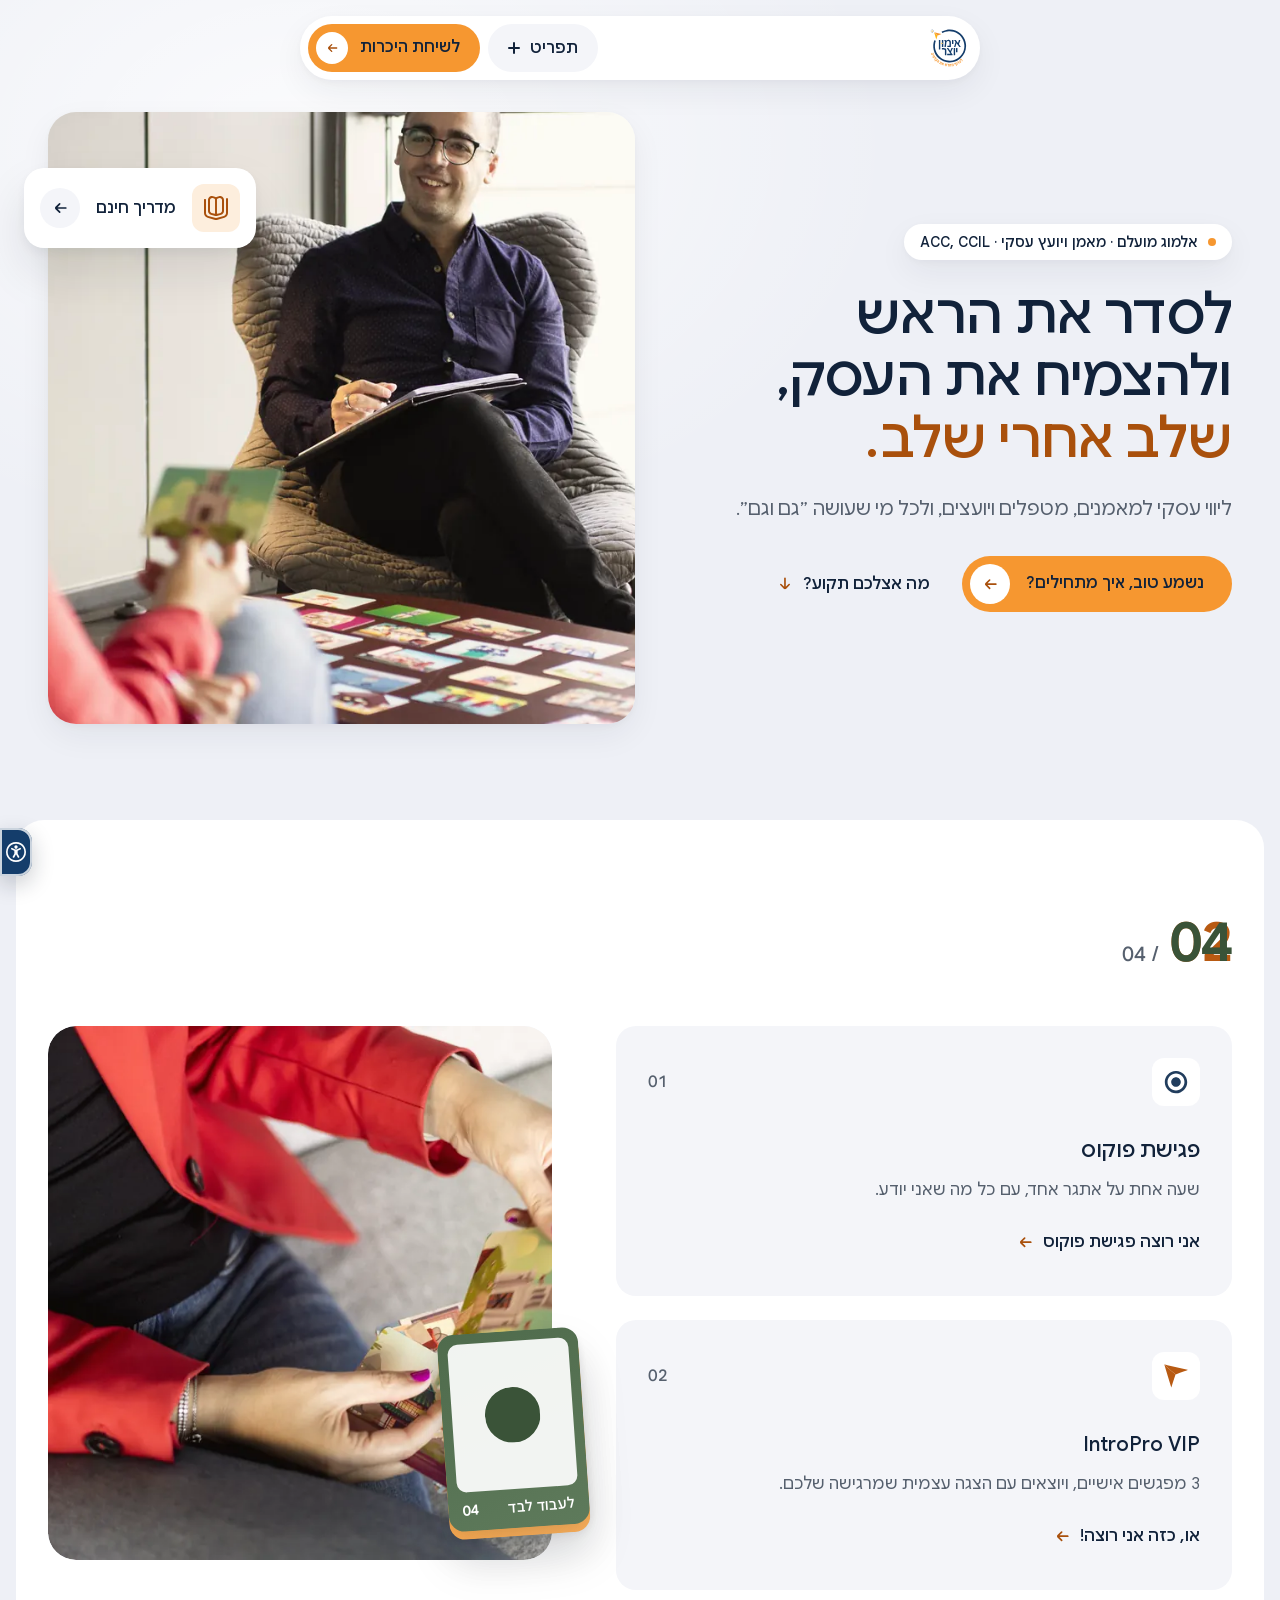
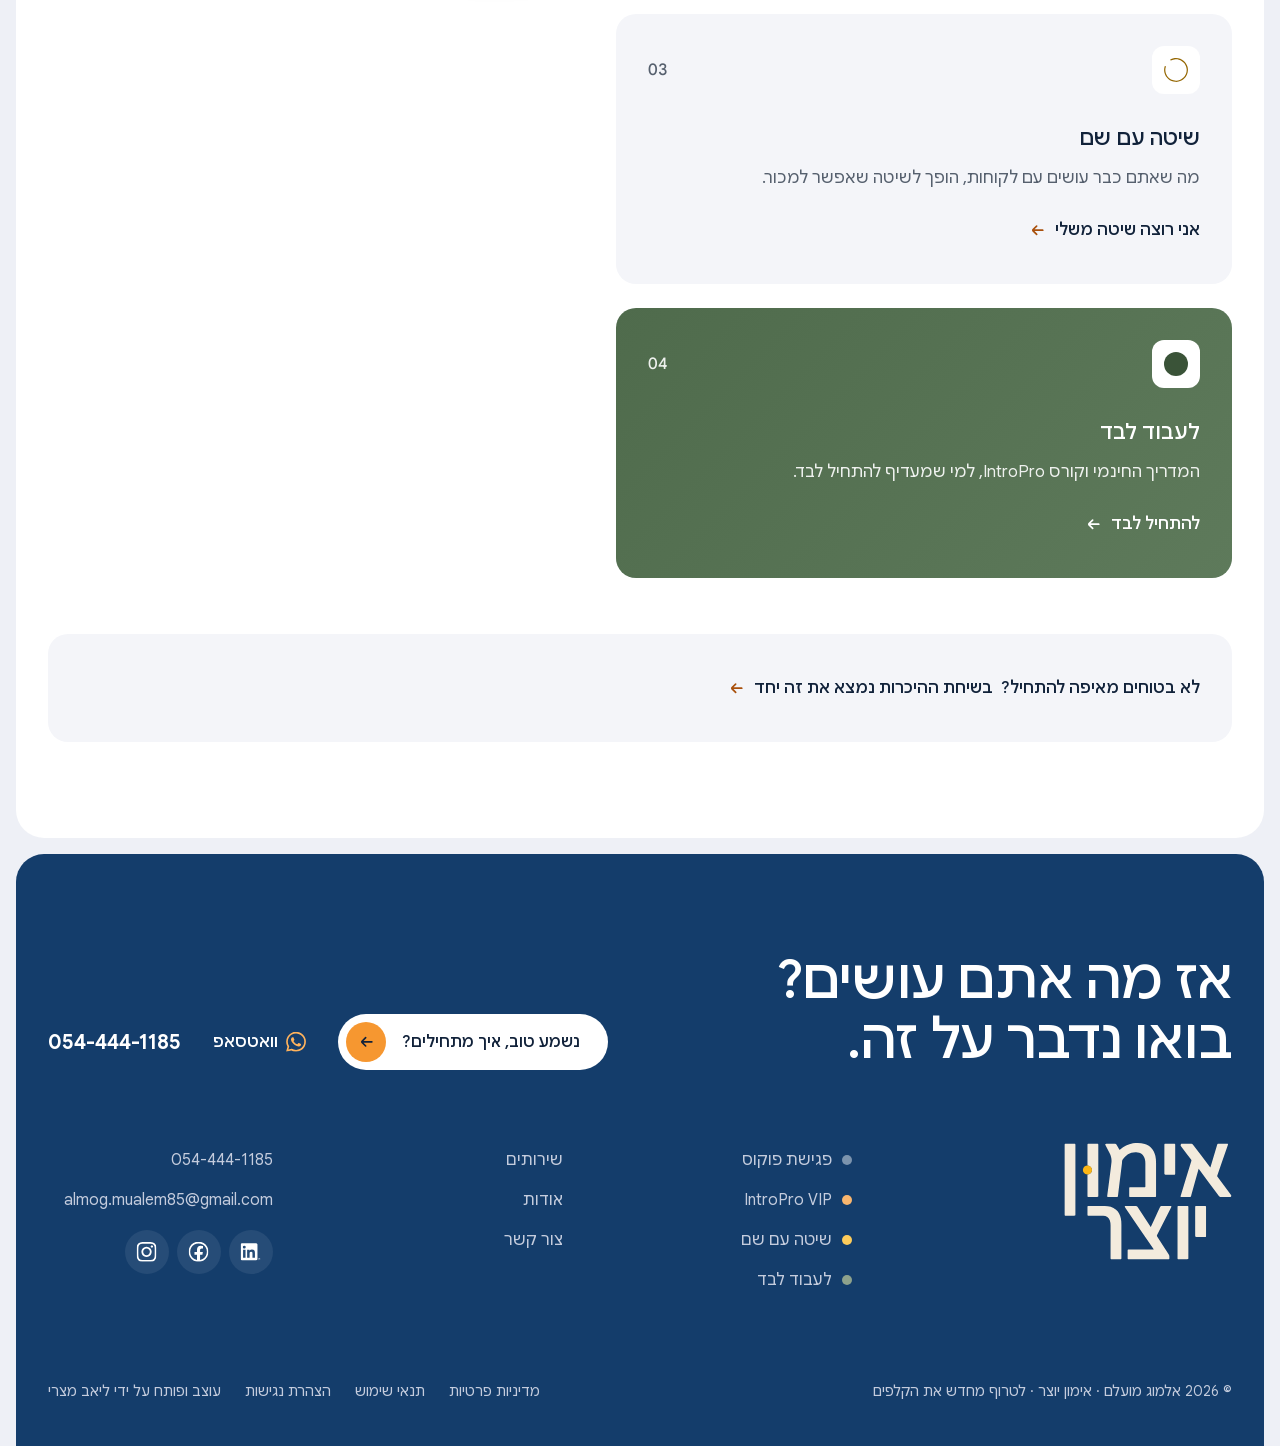
==== commit eac5006f: "sketch update 2026-11-04_1156 Co-Authored-By: Claude Opus 5.5 <noreply@anthropic.com>" ====
--- a/b/index.html
+++ b/b/index.html
@@ -11,7 +11,7 @@
 <link rel="preload" href="../assets/fonts/google-sans.woff2" as="font" type="font/woff2" crossorigin>
 <link rel="preload" as="image" href="../assets/img/session-smile-1600.webp" imagesrcset="../assets/img/session-smile-900.webp 900w, ../assets/img/session-smile-1600.webp 1600w" imagesizes="(max-width: 899px) 100vw, 52vw" fetchpriority="high">
 <script>if(matchMedia("(prefers-reduced-motion: no-preference)").matches)document.documentElement.classList.add("open-anim")</script>
-<link rel="stylesheet" href="assets/css/site.css?v=202611041154">
+<link rel="stylesheet" href="assets/css/site.css?v=202611041156">
 </head>
 <body>
 <!-- icons:start --><svg width="0" height="0" style="position:absolute" aria-hidden="true" focusable="false"><symbol id="i-access" viewBox="0 0 300 300"><path transform="translate(0 300) scale(1 -1)" d="M125 225Q125 235 132.5 242.5Q140 250 150.0 250.0Q160 250 167.5 242.5Q175 235 175.0 225.0Q175 215 167.5 207.5Q160 200 150.0 200.0Q140 200 132.5 207.5Q125 215 125 225ZM300 150Q300 109 280.0 74.5Q260 40 225.5 20.0Q191 0 150.0 0.0Q109 0 74.5 20.0Q40 40 20.0 74.5Q0 109 0.0 150.0Q0 191 20.0 225.5Q40 260 74.5 280.0Q109 300 150.0 300.0Q191 300 225.5 280.0Q260 260 280.0 225.5Q300 191 300 150ZM275 150Q275 184 258.0 212.5Q241 241 212.5 258.0Q184 275 150.0 275.0Q116 275 87.5 258.0Q59 241 42.0 212.5Q25 184 25.0 150.0Q25 116 42.0 87.5Q59 59 87.5 42.0Q116 25 150.0 25.0Q184 25 212.5 42.0Q241 59 258.0 87.5Q275 116 275 150ZM207 211 160 188H140L93 211Q88 213 83.5 211.5Q79 210 76.5 205.5Q74 201 75.5 196.0Q77 191 82 189L125 167V123L102 81Q99 77 100.5 72.0Q102 67 105.5 65.0Q109 63 113 63Q120 63 124 69L148 113H152L177 69Q180 62 187 63Q191 63 194.5 65.0Q198 67 199.5 72.0Q201 77 198 81L175 123V167L218 189Q223 191 224.5 196.0Q226 201 224.0 205.5Q222 210 217.0 211.5Q212 213 207 211Z"/></symbol><symbol id="i-arrow" viewBox="0 0 300 300"><path transform="translate(0 300) scale(1 -1)" d="M238 163H113L154 204Q157 207 157.0 212.5Q157 218 153.5 221.5Q150 225 145.0 225.0Q140 225 136 221L82 168Q75 160 75 150Q75 140 82 132L136 79Q141 74 148.0 75.5Q155 77 157.0 84.0Q159 91 154 96L113 138H238Q243 138 246.5 141.5Q250 145 250.0 150.0Q250 155 246.5 159.0Q243 163 238 163Z"/></symbol><symbol id="i-book" viewBox="0 0 300 300"><path transform="translate(0 300) scale(1 -1)" d="M300 263V87Q300 66 287.5 49.5Q275 33 255 27L171 3Q150 -3 129 3L45 27Q25 33 12.5 49.5Q0 66 0 87V250Q0 258 6.0 261.0Q12 264 18.5 261.0Q25 258 25 250V87Q25 75 32.5 64.5Q40 54 52 51L136 27Q150 23 164 27L248 51Q260 54 267.5 64.5Q275 75 275 87V263Q275 270 281.5 273.0Q288 276 294.0 273.0Q300 270 300 262ZM50 113V250Q50 262 55.0 272.5Q60 283 69.5 290.0Q79 297 90.5 299.0Q102 301 114 298L135 292Q144 290 150 284Q156 290 165 292L186 298Q201 303 216.0 297.5Q231 292 240.5 279.0Q250 266 250 250V113Q250 97 240.0 83.5Q230 70 214 65L171 53Q150 47 129 53L86 65Q70 70 60.0 83.5Q50 97 50 113ZM163 77Q185 83 207 89Q215 92 220.0 98.5Q225 105 225 113V250Q225 262 215.0 269.5Q205 277 193 274L172 268Q168 267 165.0 263.5Q162 260 162 256V77ZM75 113Q75 105 80.0 98.5Q85 92 93 89L138 77V256Q137 260 134.5 263.5Q132 267 128 268L107 274Q95 277 85.0 269.5Q75 262 75 250Z"/></symbol><symbol id="i-close" viewBox="0 0 300 300"><path transform="translate(0 300) scale(1 -1)" d="M225 225Q221 229 216.0 229.0Q211 229 207 225L150 168L93 225Q89 229 84.0 229.0Q79 229 75 225Q71 221 71.0 216.0Q71 211 75 207L132 150L75 93Q71 89 71.0 84.0Q71 79 75 75Q79 71 84.0 71.0Q89 71 93 75L150 132L207 75Q211 71 216.0 71.0Q221 71 225 75Q229 79 229.0 84.0Q229 89 225 93L168 150L225 207Q229 211 229.0 216.0Q229 221 225 225Z"/></symbol><symbol id="i-facebook" viewBox="0 0 300 300"><path transform="translate(0 300) scale(1 -1)" d="M150.0 301.0Q109.0 301.0 74.5 281.0Q40.0 261.0 20.0 226.5Q0.0 192.0 0.0 151.0Q0.0 150.74415588378906 0.0007787435897625983 150.4885711669922C0.0002597116690594703 150.32577514648438 0.0 150.1629180908203 0.0 150.0C0.0 149.8370819091797 0.0002597116690594703 149.67422485351562 0.0007787435897625983 149.5114288330078Q0.0015233985614031553 149.75582885742188 0.0029801928903907537 150.0Q0.24413901567459106 109.578857421875 20.0 75.5Q40.0 41.0 74.5 21.0Q99.09788513183594 6.740357398986816 127.0 2.647585153579712V1.7521942853927612C134.4979705810547 0.5984981656074524 142.17906188964844 0.0 150.0 0.0C157.82093811035156 0.0 165.5020294189453 0.5984981656074524 173.0 1.7521942853927612V2.647585153579712Q200.90211486816406 6.740357398986816 225.5 21.0Q260.0 41.0 280.0 75.5Q299.7555236816406 109.57827758789062 299.99700927734375 149.99871826171875Q299.99847412109375 149.75421142578125 299.99920654296875 149.51129150390625C299.9997253417969 149.67413330078125 300.0 149.8370361328125 300.0 150.0C300.0 150.1629638671875 299.9997253417969 150.32586669921875 299.99920654296875 150.488525390625Q300.0 150.74891662597656 300.0 151.0Q300.0 192.0 280.0 226.5Q260.0 261.0 225.5 281.0Q191.0 301.0 150.0 301.0ZM127.0 28.05915069580078Q106.0810775756836 31.916549682617188 87.5 43.0Q59.0 60.0 42.0 88.5Q25.0 117.0 25.0 151.0Q25.0 185.0 42.0 213.5Q59.0 242.0 87.5 259.0Q116.0 276.0 150.0 276.0Q184.0 276.0 212.5 259.0Q241.0 242.0 258.0 213.5Q275.0 185.0 275.0 151.0Q275.0 117.0 258.0 88.5Q241.0 60.0 212.5 43.0Q193.91891479492188 31.916549682617188 173.0 28.05915069580078V105.0H208.0L215.0 149.0H173.0V177.0Q173.0 187.0 179.0 193.5Q185.0 200.0 198.0 200.0H217.0V237.0L206.0 238.0Q193.0 240.0 183.0 240.0Q157.0 240.0 142.0 224.5Q127.0 209.0 127.0 182.0V149.0H89.0V105.0H127.0V28.05915069580078Z"/></symbol><symbol id="i-instagram" viewBox="0 0 300 300"><path transform="translate(0 300) scale(1 -1)" d="M150 273Q192 273 211 272Q241 271 256.0 256.0Q271 241 272 211Q273 192 273.0 150.0Q273 108 272 89Q271 59 256.0 44.0Q241 29 211 28Q192 27 150.0 27.0Q108 27 89 28Q59 29 44.0 44.0Q29 59 28 89Q27 108 27.0 150.0Q27 192 28 211Q29 241 44.0 256.0Q59 271 89 272Q108 273 150 273ZM150 300Q108 300 88 299Q48 297 25.5 274.5Q3 252 1 212Q0 192 0.0 150.0Q0 108 1 88Q3 48 25.5 25.5Q48 3 88 1Q108 0 150.0 0.0Q192 0 212 1Q252 3 274.5 25.5Q297 48 299 88Q300 108 300.0 150.0Q300 192 299 212Q297 252 274.5 274.5Q252 297 212 299Q192 300 150 300ZM150 227Q129 227 111.5 216.5Q94 206 83.5 188.5Q73 171 73.0 150.0Q73 129 83.5 111.5Q94 94 111.5 83.5Q129 73 150.0 73.0Q171 73 188.5 83.5Q206 94 216.5 111.5Q227 129 227.0 150.0Q227 171 216.5 188.5Q206 206 188.5 216.5Q171 227 150 227ZM150 100Q129 100 114.5 114.5Q100 129 100.0 150.0Q100 171 114.5 185.5Q129 200 150.0 200.0Q171 200 185.5 185.5Q200 171 200.0 150.0Q200 129 185.5 114.5Q171 100 150 100ZM212 230Q212 223 217.5 217.5Q223 212 230.5 212.0Q238 212 243.0 217.5Q248 223 248.0 230.5Q248 238 243.0 243.0Q238 248 230.5 248.0Q223 248 217.5 243.0Q212 238 212 230Z"/></symbol><symbol id="i-linkedin" viewBox="0 0 300 300"><path transform="translate(0 300) scale(1 -1)" d="M288 30H290L285 38Q290 38 290 43Q290 49 284 49H276V30H279V38H282ZM282 40H279V47H283Q287 47 287.0 43.5Q287 40 282 40ZM216 62H179V120Q179 135 176 142Q172 153 159.0 153.0Q146 153 140 143Q136 136 136 121V62H99V183H135V166Q141 176 150.5 181.0Q160 186 171 186Q197 186 208 169Q216 156 216 128ZM56 199Q47 199 41.0 205.5Q35 212 35.0 221.0Q35 230 41.0 236.5Q47 243 56.0 243.0Q65 243 71.5 236.5Q78 230 78.0 221.0Q78 212 71.5 205.5Q65 199 56 199ZM75 62H38V183H75ZM235 278H19Q11 278 5.5 272.5Q0 267 0 259V42Q0 35 5.5 29.5Q11 24 19 24H235Q243 24 248.5 29.5Q254 35 254 42V259Q254 267 248.5 272.5Q243 278 235 278ZM283 57Q275 57 270.0 52.0Q265 47 265.0 39.5Q265 32 270.5 27.0Q276 22 283.0 22.0Q290 22 295.0 27.5Q300 33 300.0 40.0Q300 47 295.0 52.0Q290 57 283 57ZM283 24Q277 24 272.0 28.5Q267 33 267.0 39.0Q267 45 271.5 49.5Q276 54 282.0 54.5Q288 55 292.5 50.5Q297 46 297 40V39Q298 33 293.5 28.5Q289 24 283 24Z"/></symbol><symbol id="i-mail" viewBox="0 0 300 300"><path transform="translate(0 300) scale(1 -1)" d="M238 288H63Q46 287 31.5 279.0Q17 271 8.5 256.5Q0 242 0 225V75Q0 58 8.5 43.5Q17 29 31.5 21.0Q46 13 62 12H238Q254 13 268.5 21.0Q283 29 291.5 43.5Q300 58 300 75V225Q300 242 291.5 256.5Q283 271 268.5 279.0Q254 287 238 288ZM63 263H238Q249 262 258.5 256.0Q268 250 272 239L177 143Q166 132 150.0 132.0Q134 132 123 143L28 239Q32 250 41.5 256.0Q51 262 62 262ZM238 38H63Q47 38 36.0 48.5Q25 59 25 75V206L106 126Q118 114 134.0 109.5Q150 105 166.0 109.5Q182 114 194 126L275 206V75Q275 59 264.0 48.5Q253 38 237 38Z"/></symbol><symbol id="i-phone" viewBox="0 0 300 300"><path transform="translate(0 300) scale(1 -1)" d="M163 288Q163 293 166.5 296.5Q170 300 175 300Q209 300 237.5 283.0Q266 266 283.0 237.5Q300 209 300 175Q300 170 296.5 166.0Q293 162 287.5 162.5Q282 163 278.5 166.5Q275 170 275 175Q275 202 261.5 225.0Q248 248 225.0 261.5Q202 275 175 275Q170 275 166.5 278.5Q163 282 163 287ZM175 225Q196 225 210.5 210.5Q225 196 225 175Q225 170 228.5 166.0Q232 162 237.5 162.5Q243 163 246.5 166.5Q250 170 250 175Q250 195 240.0 212.5Q230 230 212.5 240.0Q195 250 175 250Q170 250 166.5 246.5Q163 243 163.0 237.5Q163 232 166.5 228.5Q170 225 175 225ZM289 91Q300 79 300.0 63.0Q300 47 289 36L277 23Q248 -5 202 2Q161 8 116 40Q72 71 41 115Q8 160 2 201Q-5 247 22 277L37 289Q48 300 64.0 300.0Q80 300 91 289L114 258Q125 247 125.0 231.5Q125 216 114 205L100 186Q112 157 134.5 134.5Q157 112 186 100L205 114Q216 125 231.5 125.0Q247 125 258 114ZM271 73Q256 84 241 96Q237 100 231.5 100.0Q226 100 222 96L196 76Q191 71 184 74Q146 88 117.0 117.0Q88 146 74 184Q71 191 76 196L96 222Q100 226 100.0 231.5Q100 237 96 241L73 271Q69 275 63.5 275.0Q58 275 54 271L39 258Q19 234 28 196Q36 162 65 125Q92 89 129.5 62.0Q167 35 201 28Q238 20 259 40L270 53Q275 57 275.0 62.5Q275 68 271 73Z"/></symbol><symbol id="i-whatsapp" viewBox="0 0 300 300"><path transform="translate(0 300) scale(1 -1)" d="M256 256Q235 277 207.5 288.5Q180 300 151 300Q110 300 76.0 280.0Q42 260 22.0 226.0Q2 192 2.0 151.5Q2 111 22 77L1 0L80 21Q113 3 151 3Q191 3 225.0 23.0Q259 43 279.0 77.0Q299 111 299 151Q299 181 288.0 208.0Q277 235 256 256ZM151 28Q117 28 88 45L83 48L36 35L49 81L46 86Q27 116 27.0 150.5Q27 185 43.5 213.5Q60 242 88.5 258.5Q117 275 151 275Q175 275 198.0 265.5Q221 256 238.5 238.5Q256 221 265.0 198.5Q274 176 274 151Q274 118 257.5 89.5Q241 61 212.5 44.5Q184 28 151 28ZM218 120Q198 131 194.0 132.0Q190 133 188.0 133.0Q186 133 185 130Q181 126 173 116Q170 112 165 115L162 116Q147 123 135.0 133.5Q123 144 114 159Q113 162 113.5 163.5Q114 165 116 167L121 173Q123 175 125 178V179Q127 182 125 186L113 214Q112 218 110.0 219.0Q108 220 106 220H98Q92 220 88 215H87Q82 209 80 204Q75 195 75.0 184.0Q75 173 82 159Q85 152 90 146L91 145Q100 132 111 121Q132 99 154 90Q163 86 174.0 82.5Q185 79 198 81Q204 81 212.5 86.5Q221 92 223.0 98.0Q225 104 225.5 109.0Q226 114 225.5 115.5Q225 117 220 119Z"/></symbol><symbol id="s-dot" viewBox="0 0 100 100"><circle cx="50" cy="50" r="50"/></symbol><symbol id="s-plane" viewBox="472.77 391.74 354.06 348.67"><path fill-rule="nonzero" d="M641.23 546.07 C639.41 540.92 634.84 538.09 631.17 534.63 C622.59 526.58 613.60 518.96 604.87 511.06 C586.66 494.58 568.49 478.07 550.35 461.51 C540.91 452.89 531.66 444.07 522.20 435.47 C509.43 423.87 496.53 412.42 483.74 400.85 C482.03 399.30 480.60 397.45 479.04 395.74 C493.77 399.09 508.52 402.36 523.23 405.82 C621.89 429.07 720.54 452.36 819.20 475.64 C820.44 475.93 821.94 475.69 822.83 477.45 C805.52 483.88 788.25 490.31 770.98 496.71 C729.36 512.13 687.75 527.53 646.13 542.95 C644.28 543.64 642.34 544.20 641.23 546.07"/><path fill-rule="nonzero" d="M641.23 546.07 C635.14 565.35 629.12 584.64 622.96 603.89 C609.32 646.51 595.62 689.11 581.93 731.72 C581.54 732.93 581.04 734.11 580.16 736.40 C577.31 727.12 574.71 718.81 572.21 710.47 C541.34 607.79 510.47 505.11 479.71 402.39 C479.10 400.35 476.77 398.18 479.04 395.74 C480.60 397.45 482.03 399.30 483.74 400.85 C496.53 412.42 509.43 423.87 522.20 435.47 C531.66 444.07 540.91 452.89 550.35 461.51 C568.49 478.07 586.66 494.58 604.87 511.06 C613.60 518.96 622.59 526.58 631.17 534.63 C634.84 538.09 639.41 540.92 641.23 546.07"/></symbol><symbol id="s-plane-bottom" viewBox="472.77 391.74 354.06 348.67"><path fill-rule="nonzero" d="M641.23 546.07 C635.14 565.35 629.12 584.64 622.96 603.89 C609.32 646.51 595.62 689.11 581.93 731.72 C581.54 732.93 581.04 734.11 580.16 736.40 C577.31 727.12 574.71 718.81 572.21 710.47 C541.34 607.79 510.47 505.11 479.71 402.39 C479.10 400.35 476.77 398.18 479.04 395.74 C480.60 397.45 482.03 399.30 483.74 400.85 C496.53 412.42 509.43 423.87 522.20 435.47 C531.66 444.07 540.91 452.89 550.35 461.51 C568.49 478.07 586.66 494.58 604.87 511.06 C613.60 518.96 622.59 526.58 631.17 534.63 C634.84 538.09 639.41 540.92 641.23 546.07"/></symbol><symbol id="s-plane-top" viewBox="472.77 391.74 354.06 348.67"><path fill-rule="nonzero" d="M641.23 546.07 C639.41 540.92 634.84 538.09 631.17 534.63 C622.59 526.58 613.60 518.96 604.87 511.06 C586.66 494.58 568.49 478.07 550.35 461.51 C540.91 452.89 531.66 444.07 522.20 435.47 C509.43 423.87 496.53 412.42 483.74 400.85 C482.03 399.30 480.60 397.45 479.04 395.74 C493.77 399.09 508.52 402.36 523.23 405.82 C621.89 429.07 720.54 452.36 819.20 475.64 C820.44 475.93 821.94 475.69 822.83 477.45 C805.52 483.88 788.25 490.31 770.98 496.71 C729.36 512.13 687.75 527.53 646.13 542.95 C644.28 543.64 642.34 544.20 641.23 546.07"/></symbol><symbol id="s-ring" viewBox="428.83 257.79 1564.01 1563.47"><path fill-rule="nonzero" d="M1988.83 1039.50 C1984.05 1268.78 1899.09 1462.41 1728.93 1617.05 C1628.55 1708.27 1510.80 1767.14 1378.37 1796.36 C1310.68 1811.29 1242.09 1817.26 1172.86 1813.38 C996.75 1803.51 840.96 1741.70 707.00 1627.02 C581.18 1519.31 498.61 1384.21 458.54 1223.46 C439.67 1147.79 432.83 1070.86 437.32 993.01 C441.63 918.45 456.39 845.98 481.73 775.68 C483.03 772.09 484.16 771.22 487.94 772.65 C510.03 780.97 532.17 789.14 554.42 796.99 C558.85 798.56 557.92 800.59 556.81 803.62 C541.78 844.84 531.04 887.19 524.32 930.51 C517.18 976.56 514.63 1022.89 516.82 1069.49 C520.01 1137.61 532.60 1203.87 555.03 1268.26 C632.34 1490.15 819.37 1659.54 1047.91 1714.84 C1114.10 1730.85 1181.17 1737.13 1249.13 1733.44 C1543.42 1717.47 1794.34 1520.07 1879.44 1237.59 C1902.27 1161.79 1911.54 1084.24 1907.67 1005.22 C1892.85 702.84 1686.77 446.40 1394.53 366.42 C1323.76 347.06 1251.66 339.35 1178.44 343.09 C1071.41 348.56 970.67 376.71 876.67 428.39 C873.41 430.18 871.93 430.21 869.97 426.65 C858.62 405.94 847.03 385.35 835.38 364.81 C833.76 361.95 833.70 360.57 836.92 358.80 C904.86 321.43 976.76 294.77 1052.64 278.88 C1106.28 267.64 1160.54 261.79 1215.34 262.36 C1406.41 264.35 1575.08 327.25 1719.90 451.70 C1839.60 554.56 1919.64 683.21 1961.45 835.46 C1973.37 878.87 1981.06 923.09 1985.13 967.95 C1987.28 991.70 1988.21 1015.49 1988.83 1039.50"/></symbol><symbol id="s-target" viewBox="318.49 262.31 140.08 141.13"><path fill-rule="nonzero" d="M338.74 333.18 C338.57 360.75 360.64 382.90 388.42 383.04 C416.03 383.17 438.17 361.10 438.27 333.36 C438.37 305.71 416.41 283.67 388.60 283.50 C361.06 283.32 338.91 305.39 338.74 333.18 M388.75 267.69 C422.70 266.31 454.57 296.45 454.42 333.76 C454.28 367.76 425.13 399.44 387.77 399.16 C354.04 398.91 322.49 369.93 322.63 332.78 C322.76 298.77 351.97 266.36 388.75 267.69"/><path fill-rule="nonzero" d="M360.25 333.42 C360.17 318.04 373.06 305.07 388.49 305.01 C403.81 304.95 416.79 317.97 416.76 333.37 C416.72 348.57 404.11 361.25 388.78 361.52 C373.53 361.79 360.33 348.79 360.25 333.42"/></symbol><symbol id="i-chat" viewBox="0 0 300 300"><path fill-rule="evenodd" d="M70 40H230A40 40 0 0 1 270 80V180A40 40 0 0 1 230 220H140L80 268V220H70A40 40 0 0 1 30 180V80A40 40 0 0 1 70 40ZM84 130A16 16 0 1 0 116 130A16 16 0 1 0 84 130ZM134 130A16 16 0 1 0 166 130A16 16 0 1 0 134 130ZM184 130A16 16 0 1 0 216 130A16 16 0 1 0 184 130Z"/></symbol><symbol id="i-moon" viewBox="0 0 300 300"><path d="M137.8 41.1A110 110 0 1 0 256.7 186.5A95 95 0 0 1 137.8 41.1Z"/></symbol></svg><!-- icons:end -->
@@ -197,8 +197,8 @@
 
 <a class="fab fab-a11y" href="../accessibility/" aria-label="התאמות תצוגה"><svg class="ic" aria-hidden="true" focusable="false"><use href="#i-access"/></svg></a>
 
-<script src="assets/js/site.js?v=202611041154" defer></script>
-<script src="../assets/js/a11y.js?v=202611041154" defer></script>
+<script src="assets/js/site.js?v=202611041156" defer></script>
+<script src="../assets/js/a11y.js?v=202611041156" defer></script>
 <script src="https://crm.liavmatzri.co.il/review.js" defer></script>
 </body>
 </html>
